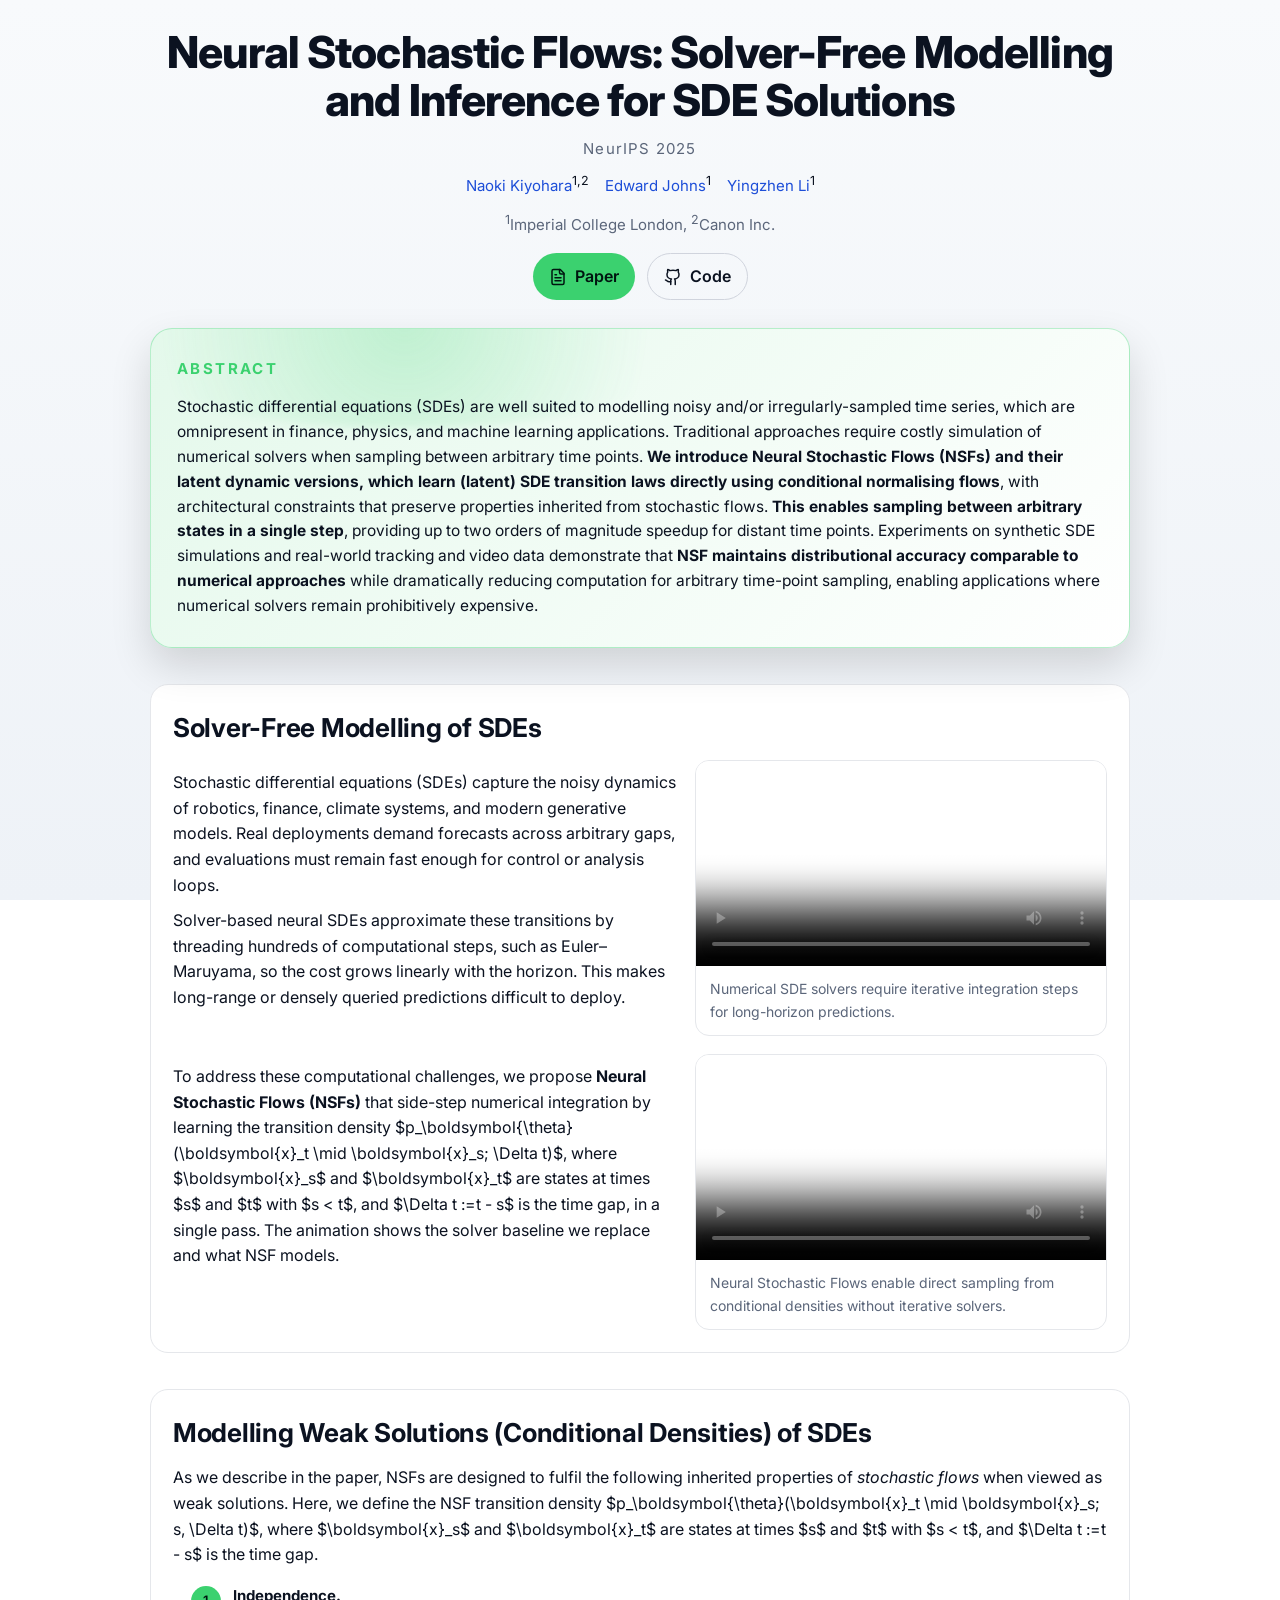
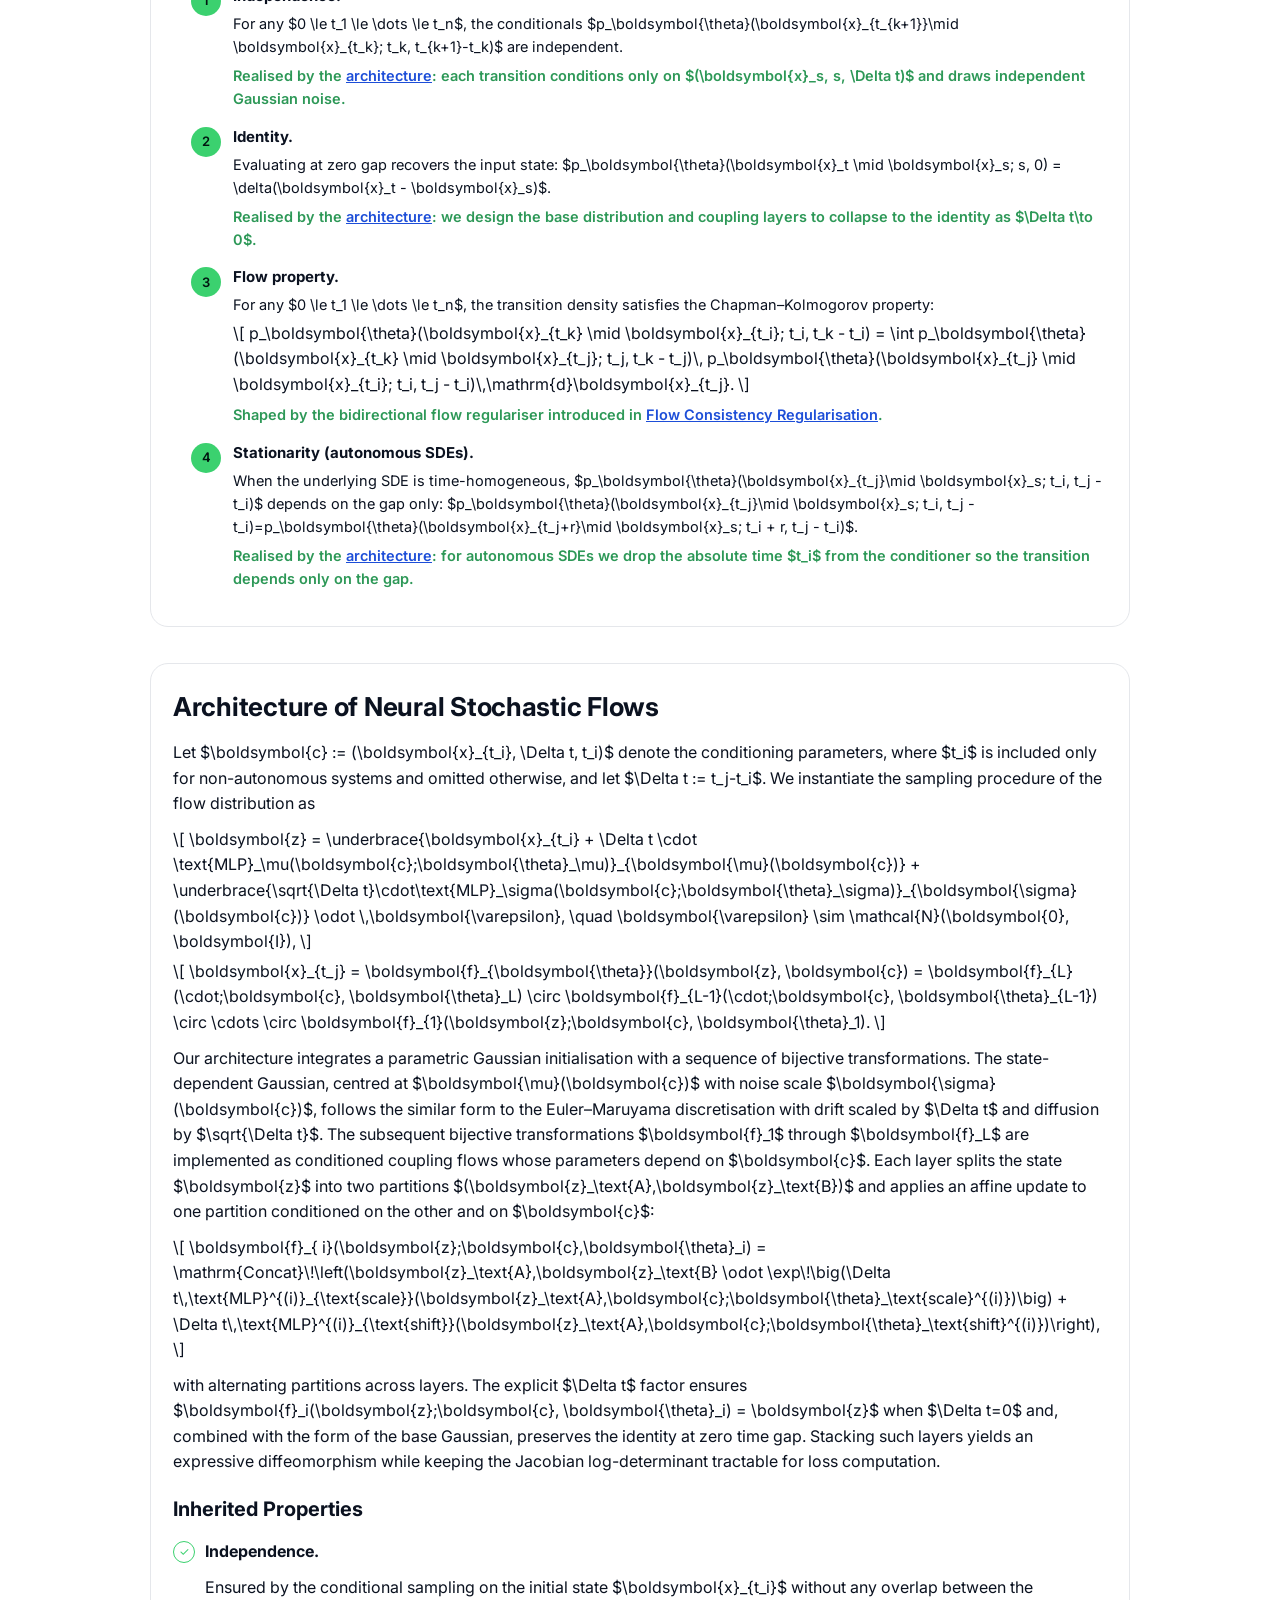
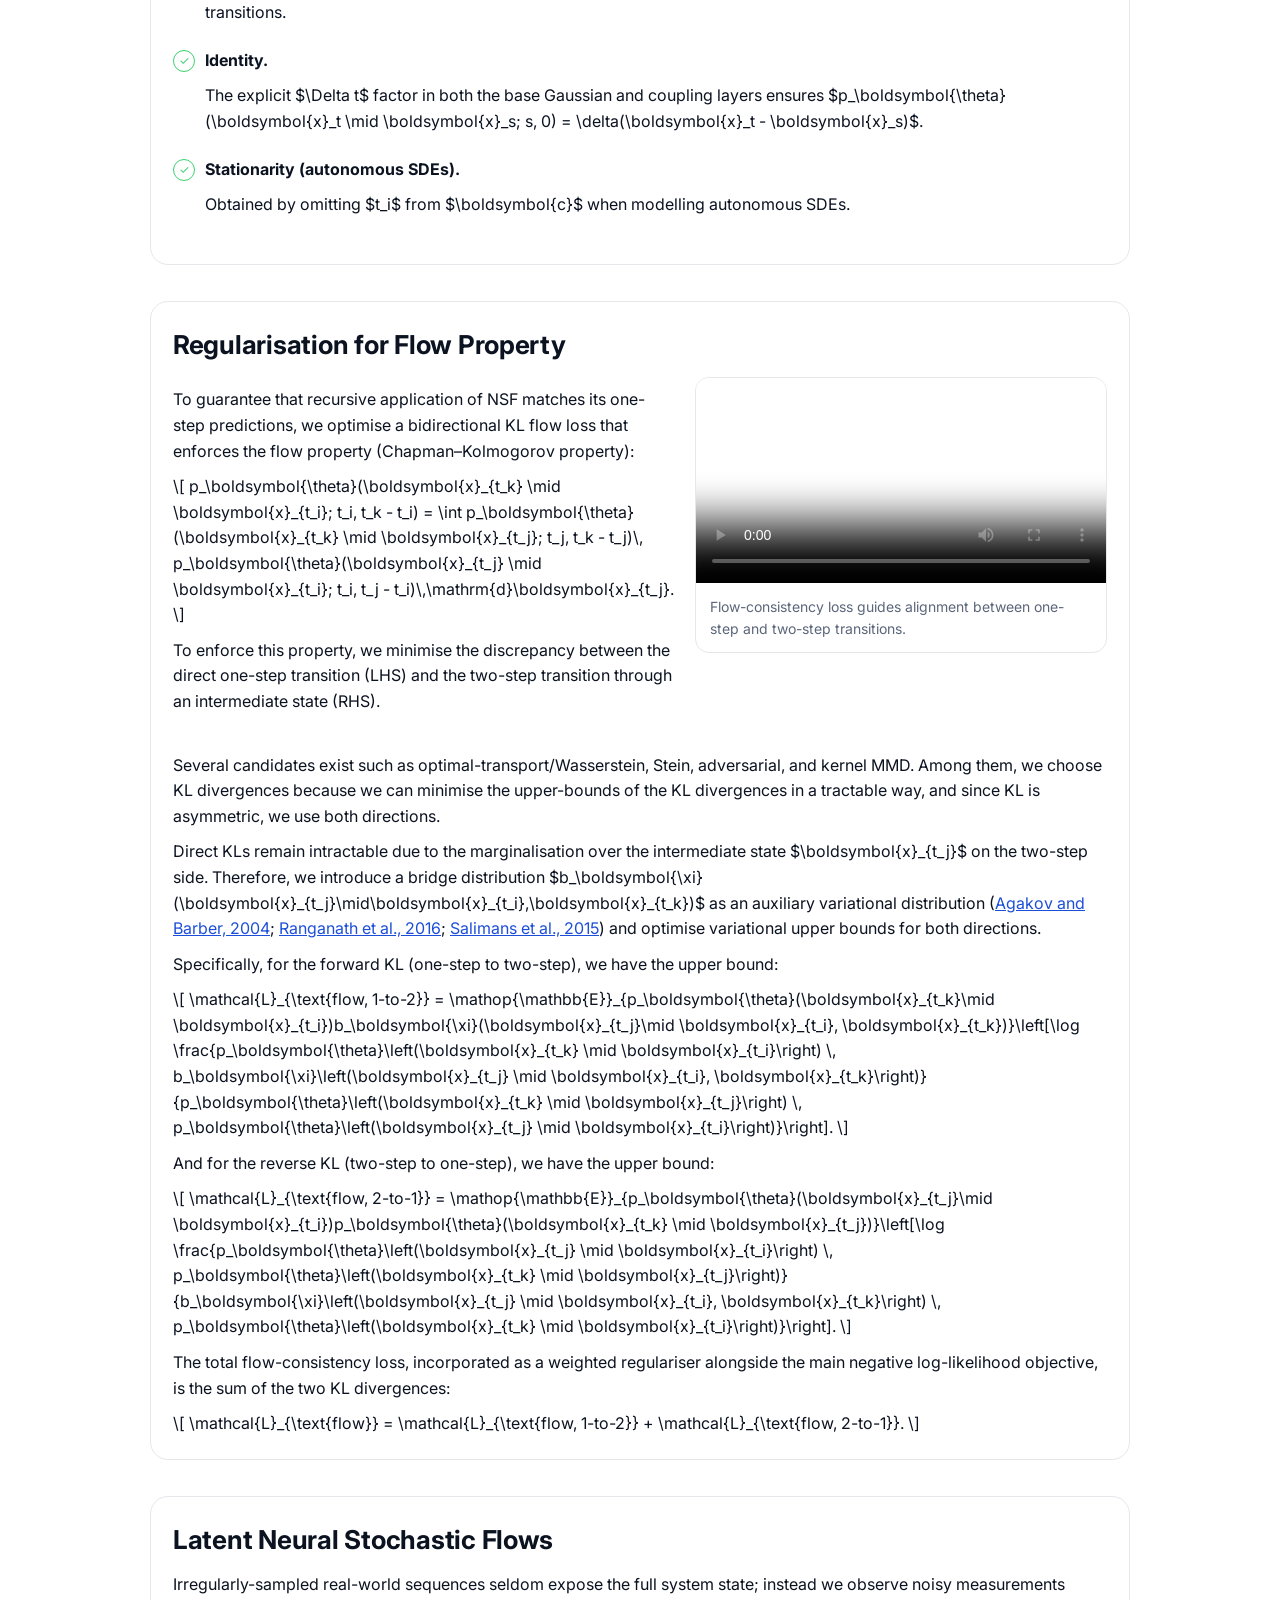
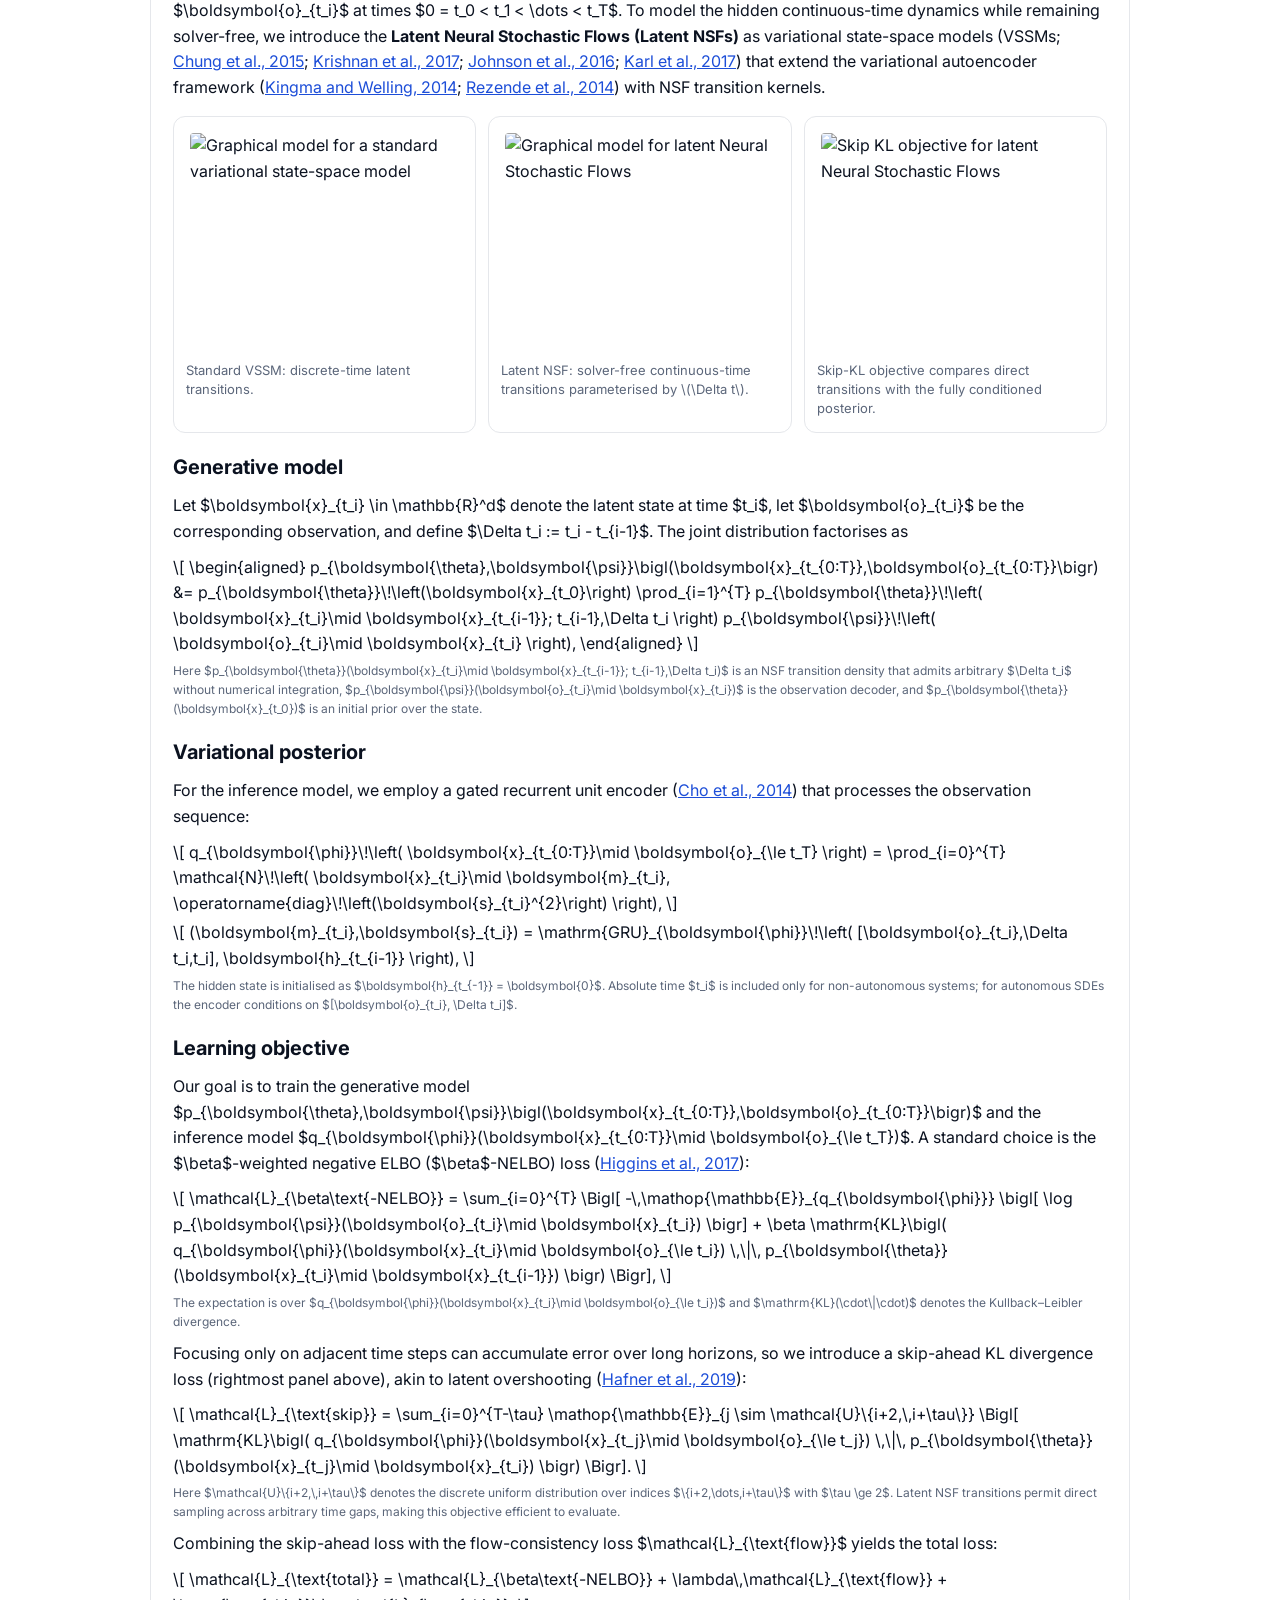
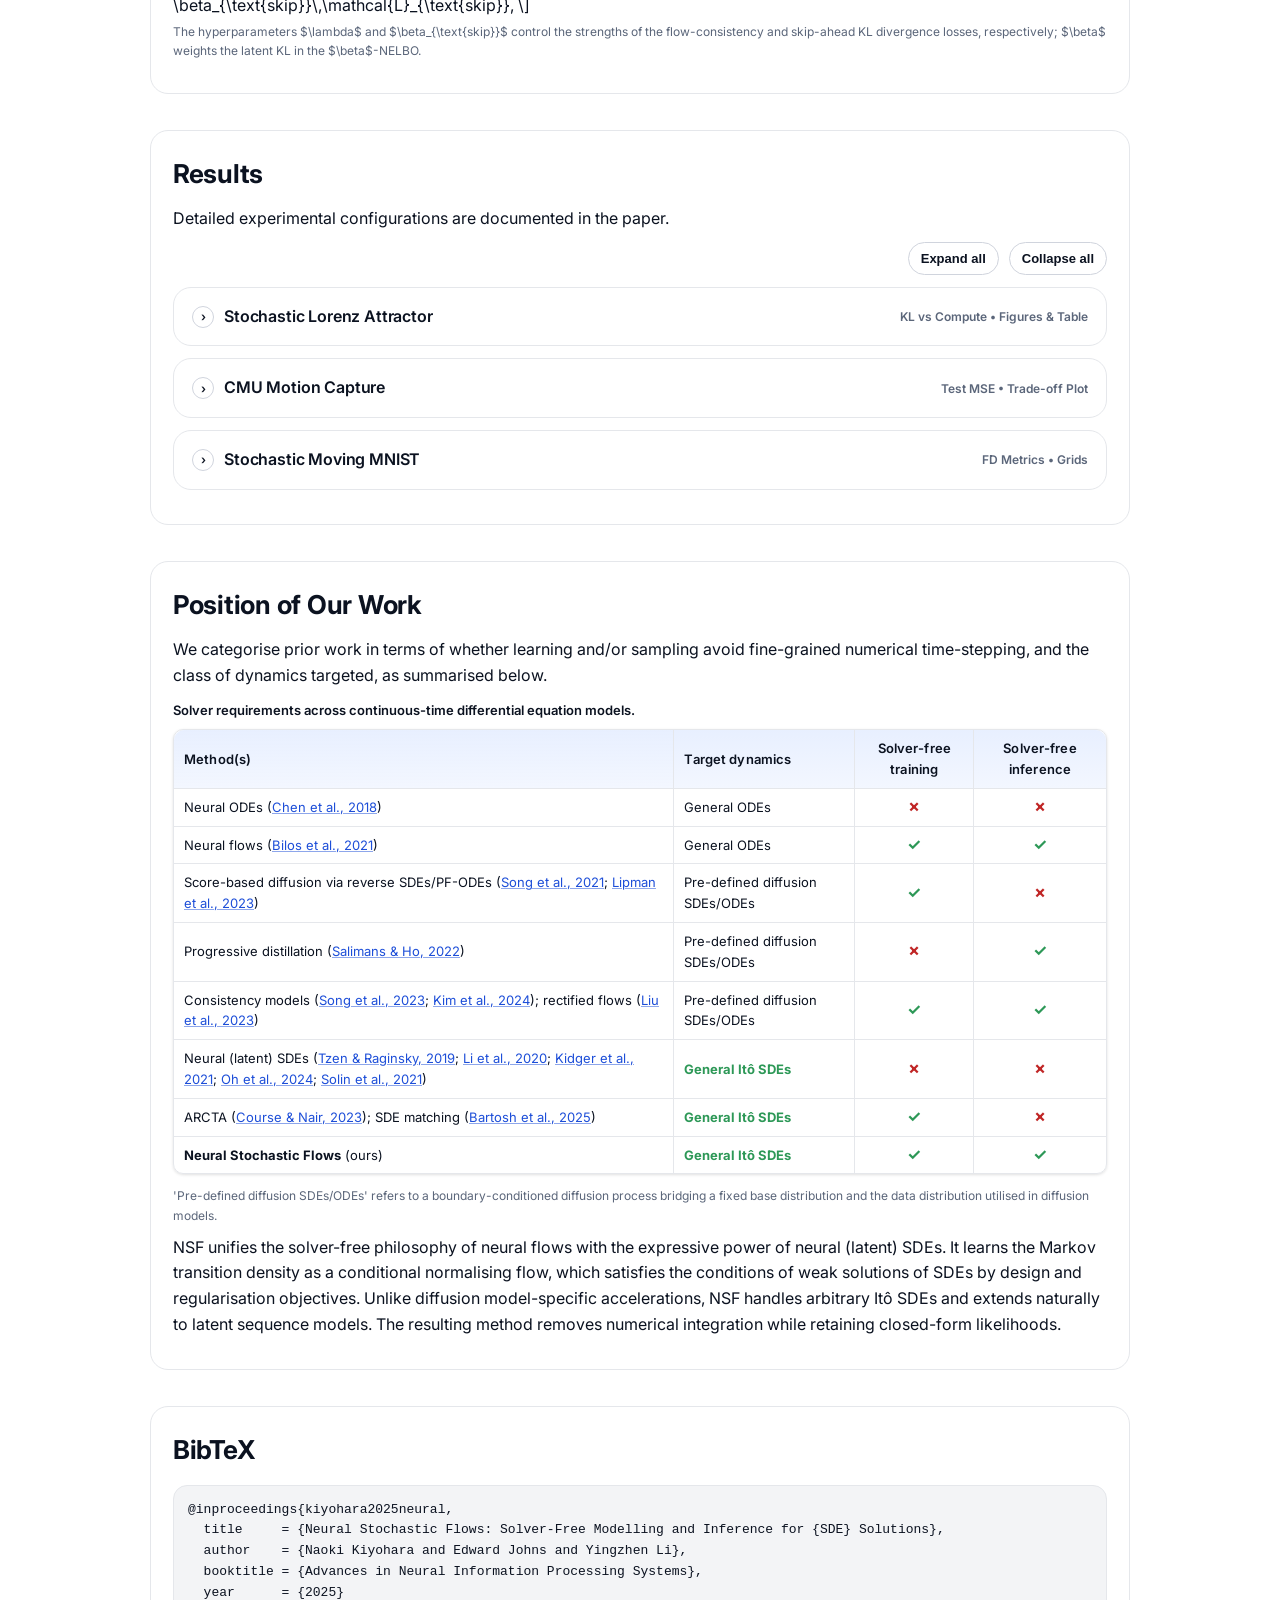
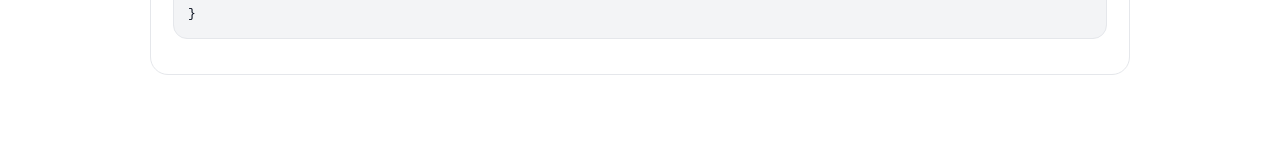
==== site/index.html @ 1ab6c9cf "Update metadata" ====
<!doctype html>
<html lang="en">

<head>
  <meta charset="utf-8">
  <meta name="viewport" content="width=device-width, initial-scale=1">
  <title>Neural Stochastic Flows: Solver-Free Modelling and Inference for SDE Solutions</title>
  <meta name="description"
    content="Neural Stochastic Flows learn solver-free transition densities for stochastic differential equations using conditional normalising flows and flow-consistency regularisation.">
  <link rel="canonical" href="https://nkiyohara.github.io/nsf-neurips2025/">
  <meta property="og:title" content="Neural Stochastic Flows: Solver-Free Modelling and Inference for SDE Solutions">
  <meta property="og:description"
    content="Solver-free modelling and inference for SDE solutions with conditional normalising flows.">
  <meta property="og:type" content="article">
  <meta property="og:url" content="https://nkiyohara.github.io/nsf-neurips2025/">
  <meta property="og:image" content="https://nkiyohara.github.io/nsf-neurips2025/assets/images/teaser.jpg">
  <meta property="og:image:alt" content="Teaser illustration for Neural Stochastic Flows">
  <meta name="twitter:card" content="summary_large_image">
  <meta name="twitter:title" content="Neural Stochastic Flows: Solver-Free Modelling and Inference for SDE Solutions">
  <meta name="twitter:description"
    content="Solver-free modelling and inference for SDE solutions with conditional normalising flows.">
  <meta name="twitter:image" content="https://nkiyohara.github.io/nsf-neurips2025/assets/images/teaser.jpg">
  <link rel="icon" type="image/svg+xml" href="favicon.svg">
  <link rel="preconnect" href="https://fonts.googleapis.com">
  <link rel="preconnect" href="https://fonts.gstatic.com" crossorigin>
  <link href="https://fonts.googleapis.com/css2?family=Inter:wght@400;500;600;700&display=swap" rel="stylesheet">
  <link rel="stylesheet" href="css/style.css">
  <script>
    // MathJax configuration - must be set before MathJax loads
    window.MathJax = {
      tex: { inlineMath: [["$", "$"], ["\\(", "\\)"]], displayMath: [["$$", "$$"], ["\\[", "\\]"]] },
      svg: {
        fontCache: "global",
        linebreaks: { automatic: true, width: "container" }
      }
    };
  </script>
  <script src="https://cdn.jsdelivr.net/npm/mathjax@3/es5/tex-svg.js" async></script>
  <script src="js/main.js" defer></script>
  <meta name="color-scheme" content="dark light">
  <script type="application/ld+json">
    {
      "@context": "https://schema.org",
      "@type": "ScholarlyArticle",
      "name": "Neural Stochastic Flows: Solver-Free Modelling and Inference for SDE Solutions",
      "headline": "Neural Stochastic Flows: Solver-Free Modelling and Inference for SDE Solutions",
      "abstract": "Neural Stochastic Flows (NSFs) learn solver-free transition densities for stochastic differential equations using conditional normalising flows and flow-consistency regularisation. They enable sampling between arbitrary states in a single step, accelerating inference while retaining distributional accuracy across synthetic and real-world datasets.",
      "url": "https://nkiyohara.github.io/nsf-neurips2025/",
      "inLanguage": "en",
      "datePublished": "2025-09-18",
      "image": "https://nkiyohara.github.io/nsf-neurips2025/assets/images/teaser.jpg",
      "author": [
        {
          "@type": "Person",
          "name": "Naoki Kiyohara",
          "affiliation": [
            {
              "@type": "Organization",
              "name": "Imperial College London"
            },
            {
              "@type": "Organization",
              "name": "Canon Inc."
            }
          ]
        },
        {
          "@type": "Person",
          "name": "Edward Johns",
          "affiliation": {
            "@type": "Organization",
            "name": "Imperial College London"
          }
        },
        {
          "@type": "Person",
          "name": "Yingzhen Li",
          "affiliation": {
            "@type": "Organization",
            "name": "Imperial College London"
          }
        }
      ],
      "publisher": {
        "@type": "Organization",
        "name": "Neural Information Processing Systems"
      }
    }
  </script>
</head>

<body>
  <div class="wrap">
    <header class="hero">
      <h1 class="title">Neural Stochastic Flows:<wbr> Solver-Free Modelling and Inference for SDE Solutions</h1>
      <p class="venue">NeurIPS 2025</p>
      <div class="authors">
        <span><a href="https://nkiyohara.github.io/" target="_blank" rel="noopener">Naoki
            Kiyohara</a><sup>1,2</sup></span>
        <span><a href="https://www.robot-learning.uk/" target="_blank" rel="noopener">Edward
            Johns</a><sup>1</sup></span>
        <span><a href="https://yingzhenli.net" target="_blank" rel="noopener">Yingzhen Li</a><sup>1</sup></span>
        <span class="affil"><sup>1</sup>Imperial College London, <sup>2</sup>Canon Inc.</span>
      </div>
      <div class="cta">
        <a class="btn primary" href="https://arxiv.org/abs/2510.25769" target="_blank" rel="noopener">
          <svg class="icon icon-file-text" viewBox="0 0 24 24" aria-hidden="true" focusable="false">
            <use href="assets/icons.svg#icon-file-text"></use>
          </svg>
          Paper
        </a>
        <a class="btn ghost" href="https://github.com/nkiyohara/jax_nsf" target="_blank" rel="noopener">
          <svg class="icon icon-github" viewBox="0 0 24 24" aria-hidden="true" focusable="false">
            <use href="assets/icons.svg#icon-github"></use>
          </svg>
          Code
        </a>
      </div>
    </header>
    <main id="main-content">
    <section id="abstract" class="abstract-section">
      <div class="abstract-card">
        <h2>Abstract</h2>
        <p>Stochastic differential equations (SDEs) are well suited to modelling noisy and/or irregularly-sampled time
          series, which are omnipresent in finance, physics, and machine learning applications. Traditional approaches
          require costly simulation of numerical solvers when sampling between arbitrary time points. <strong>We introduce
          Neural Stochastic Flows (NSFs) and their latent dynamic versions, which learn (latent) SDE transition laws
          directly using conditional normalising flows</strong>, with architectural constraints that preserve properties
          inherited from stochastic flows. <strong>This enables sampling between arbitrary states in a single step</strong>, providing up
          to two orders of magnitude speedup for distant time points. Experiments on synthetic SDE simulations and
          real-world tracking and video data demonstrate that <strong>NSF maintains distributional accuracy comparable to
          numerical approaches</strong> while dramatically reducing computation for arbitrary time-point sampling,
          enabling applications where numerical solvers remain prohibitively expensive.</p>
      </div>
    </section>

    <section id="motivation">
      <div class="panel">
        <h2>Solver-Free Modelling of SDEs</h2>
        <div class="two two-pairs">
          <div>
            <p>Stochastic differential equations (SDEs) capture the noisy dynamics of robotics, finance, climate
              systems, and modern generative models. Real deployments demand forecasts across arbitrary gaps, and
              evaluations must remain fast enough for control or analysis loops.</p>
            <p>Solver-based neural SDEs approximate these transitions by threading hundreds of computational steps, such
              as Euler–Maruyama, so the cost grows linearly with the horizon. This makes long-range or densely queried
              predictions difficult to deploy.</p>
          </div>
          <figure class="video-frame">
            <video controls playsinline preload="metadata"
              data-poster-light="assets/posters/EulerMaruyama-light.jpg"
              data-poster-dark="assets/posters/EulerMaruyama-dark.jpg">
              <source src="assets/videos/dark/sde_animation/720p60/EulerMaruyama.webm" type="video/webm"
                media="(prefers-color-scheme: dark)">
              <source src="assets/videos/light/sde_animation/720p60/EulerMaruyama.webm" type="video/webm"
                media="(prefers-color-scheme: light)">
              <source src="assets/videos/dark/sde_animation/720p60/EulerMaruyama.mp4" type="video/mp4"
                media="(prefers-color-scheme: dark)">
              <source src="assets/videos/light/sde_animation/720p60/EulerMaruyama.mp4" type="video/mp4"
                media="(prefers-color-scheme: light)">
              <source src="assets/videos/light/sde_animation/720p60/EulerMaruyama.mp4" type="video/mp4">
              Your browser does not support HTML5 video.
            </video>
            <figcaption>Numerical SDE solvers require iterative integration steps for long-horizon predictions.
            </figcaption>
          </figure>
          <div>
            <p>To address these computational challenges, we propose <strong>Neural Stochastic Flows (NSFs)</strong> that side-step numerical integration by
              learning the transition density $p_\boldsymbol{\theta}(\boldsymbol{x}_t \mid \boldsymbol{x}_s; \Delta t)$,
              where $\boldsymbol{x}_s$ and $\boldsymbol{x}_t$ are states at times $s$ and $t$ with $s &lt; t$, and $\Delta
                t :=t - s$ is the time gap, in a single pass. The animation shows the solver baseline we replace and
                what NSF models.</p>
          </div>
          <figure class="video-frame">
            <video controls playsinline preload="metadata"
              data-poster-light="assets/posters/EnsemblePathsToDensity-light.jpg"
              data-poster-dark="assets/posters/EnsemblePathsToDensity-dark.jpg">
              <source src="assets/videos/dark/sde_animation/720p60/EnsemblePathsToDensity.webm" type="video/webm"
                media="(prefers-color-scheme: dark)">
              <source src="assets/videos/light/sde_animation/720p60/EnsemblePathsToDensity.webm" type="video/webm"
                media="(prefers-color-scheme: light)">
              <source src="assets/videos/dark/sde_animation/720p60/EnsemblePathsToDensity.mp4" type="video/mp4"
                media="(prefers-color-scheme: dark)">
              <source src="assets/videos/light/sde_animation/720p60/EnsemblePathsToDensity.mp4" type="video/mp4"
                media="(prefers-color-scheme: light)">
              <source src="assets/videos/light/sde_animation/720p60/EnsemblePathsToDensity.mp4" type="video/mp4">
              Your browser does not support HTML5 video.
            </video>
            <figcaption>Neural Stochastic Flows enable direct sampling from conditional densities without iterative solvers.
            </figcaption>
          </figure>
        </div>
      </div>
    </section>

    <section id="approach">
      <div class="panel">
        <h2>Modelling Weak Solutions (Conditional Densities) of SDEs</h2>
        <p>As we describe in the paper, NSFs are designed to fulfil the following inherited properties of <em>stochastic
            flows</em> when viewed as weak solutions. Here, we define the NSF transition density
          $p_\boldsymbol{\theta}(\boldsymbol{x}_t \mid \boldsymbol{x}_s; s, \Delta t)$, where $\boldsymbol{x}_s$ and
          $\boldsymbol{x}_t$ are states at times $s$ and $t$ with $s &lt; t$, and $\Delta t :=t - s$ is the time gap.</p>
            <ol class="flow-list">
              <li>
                <span class="flow-badge">1</span>
                <div>
                  <strong>Independence.</strong>
                  <p>For any $0 \le t_1 \le \dots \le t_n$, the conditionals
                    $p_\boldsymbol{\theta}(\boldsymbol{x}_{t_{k+1}}\mid \boldsymbol{x}_{t_k}; t_k, t_{k+1}-t_k)$ are
                    independent.</p>
                  <p class="table-note">Realised by the <a href="#architecture">architecture</a>: each transition
                    conditions only on $(\boldsymbol{x}_s, s, \Delta t)$ and draws independent Gaussian noise.</p>
                </div>
              </li>
              <li>
                <span class="flow-badge">2</span>
                <div>
                  <strong>Identity.</strong>
                  <p>Evaluating at zero gap recovers the input state: $p_\boldsymbol{\theta}(\boldsymbol{x}_t \mid
                    \boldsymbol{x}_s; s, 0) = \delta(\boldsymbol{x}_t - \boldsymbol{x}_s)$.</p>
                  <p class="table-note">Realised by the <a href="#architecture">architecture</a>: we design the base
                    distribution and coupling layers to collapse to the identity as $\Delta t\to 0$.</p>
                </div>
              </li>
              <li>
                <span class="flow-badge">3</span>
                <div>
                  <strong>Flow property.</strong>
                  <p>For any $0 \le t_1 \le \dots \le t_n$, the transition density satisfies the Chapman–Kolmogorov
                    property:</p>
                  <div class="math-block">
                    \[
                    p_\boldsymbol{\theta}(\boldsymbol{x}_{t_k} \mid \boldsymbol{x}_{t_i}; t_i, t_k - t_i) = \int
                    p_\boldsymbol{\theta}(\boldsymbol{x}_{t_k} \mid \boldsymbol{x}_{t_j}; t_j, t_k - t_j)\,
                    p_\boldsymbol{\theta}(\boldsymbol{x}_{t_j} \mid \boldsymbol{x}_{t_i}; t_i, t_j -
                    t_i)\,\mathrm{d}\boldsymbol{x}_{t_j}.
                    \]
                  </div>
                  <p class="table-note">Shaped by the bidirectional flow regulariser introduced in <a
                      href="#flow-consistency">Flow Consistency Regularisation</a>.</p>
                </div>
              </li>
              <li>
                <span class="flow-badge">4</span>
                <div>
                  <strong>Stationarity (autonomous SDEs).</strong>
                  <p>When the underlying SDE is time-homogeneous, $p_\boldsymbol{\theta}(\boldsymbol{x}_{t_j}\mid
                    \boldsymbol{x}_s; t_i, t_j - t_i)$ depends on the gap only:
                    $p_\boldsymbol{\theta}(\boldsymbol{x}_{t_j}\mid \boldsymbol{x}_s; t_i, t_j -
                    t_i)=p_\boldsymbol{\theta}(\boldsymbol{x}_{t_j+r}\mid \boldsymbol{x}_s; t_i + r, t_j - t_i)$.</p>
                  <p class="table-note">Realised by the <a href="#architecture">architecture</a>: for autonomous SDEs we
                    drop the absolute time $t_i$ from the conditioner so the transition depends only on the gap.</p>
                </div>
              </li>
            </ol>
      </div>
    </section>

    <section id="architecture">
      <div class="panel">
        <h2>Architecture of Neural Stochastic Flows</h2>
        <p>Let $\boldsymbol{c} := (\boldsymbol{x}_{t_i}, \Delta t, t_i)$ denote the conditioning parameters, where $t_i$
          is included only for non-autonomous systems and omitted otherwise, and let $\Delta t := t_j-t_i$. We
          instantiate the sampling procedure of the flow distribution as</p>
        <div class="math-block">
          \[
          \boldsymbol{z} = \underbrace{\boldsymbol{x}_{t_i} + \Delta t \cdot
          \text{MLP}_\mu(\boldsymbol{c};\boldsymbol{\theta}_\mu)}_{\boldsymbol{\mu}(\boldsymbol{c})} +
          \underbrace{\sqrt{\Delta
          t}\cdot\text{MLP}_\sigma(\boldsymbol{c};\boldsymbol{\theta}_\sigma)}_{\boldsymbol{\sigma}(\boldsymbol{c})}
          \odot \,\boldsymbol{\varepsilon}, \quad \boldsymbol{\varepsilon} \sim \mathcal{N}(\boldsymbol{0},
          \boldsymbol{I}),
          \]
        </div>
        <div class="math-block">
          \[
          \boldsymbol{x}_{t_j} = \boldsymbol{f}_{\boldsymbol{\theta}}(\boldsymbol{z}, \boldsymbol{c}) =
          \boldsymbol{f}_{L}(\cdot;\boldsymbol{c}, \boldsymbol{\theta}_L) \circ
          \boldsymbol{f}_{L-1}(\cdot;\boldsymbol{c}, \boldsymbol{\theta}_{L-1}) \circ \cdots \circ
          \boldsymbol{f}_{1}(\boldsymbol{z};\boldsymbol{c}, \boldsymbol{\theta}_1).
          \]
        </div>
        <p>Our architecture integrates a parametric Gaussian initialisation with a sequence of bijective
          transformations. The state-dependent Gaussian, centred at $\boldsymbol{\mu}(\boldsymbol{c})$ with noise scale
          $\boldsymbol{\sigma}(\boldsymbol{c})$, follows the similar form to the Euler–Maruyama discretisation with
          drift scaled by $\Delta t$ and diffusion by $\sqrt{\Delta t}$. The subsequent bijective transformations
          $\boldsymbol{f}_1$ through $\boldsymbol{f}_L$ are implemented as conditioned coupling flows whose parameters
          depend on $\boldsymbol{c}$. Each layer splits the state $\boldsymbol{z}$ into two partitions
          $(\boldsymbol{z}_\text{A},\boldsymbol{z}_\text{B})$ and applies an affine update to one partition conditioned
          on the other and on $\boldsymbol{c}$:</p>
        <div class="math-block">
          \[
          \boldsymbol{f}_{ i}(\boldsymbol{z};\boldsymbol{c},\boldsymbol{\theta}_i) =
          \mathrm{Concat}\!\left(\boldsymbol{z}_\text{A},\boldsymbol{z}_\text{B} \odot \exp\!\big(\Delta
          t\,\text{MLP}^{(i)}_{\text{scale}}(\boldsymbol{z}_\text{A},\boldsymbol{c};\boldsymbol{\theta}_\text{scale}^{(i)})\big)
          + \Delta
          t\,\text{MLP}^{(i)}_{\text{shift}}(\boldsymbol{z}_\text{A},\boldsymbol{c};\boldsymbol{\theta}_\text{shift}^{(i)})\right),
          \]
        </div>
        <p>with alternating partitions across layers. The explicit $\Delta t$ factor ensures
          $\boldsymbol{f}_i(\boldsymbol{z};\boldsymbol{c}, \boldsymbol{\theta}_i) = \boldsymbol{z}$ when $\Delta t=0$
          and, combined with the form of the base Gaussian, preserves the identity at zero time gap. Stacking such
          layers yields an expressive diffeomorphism while keeping the Jacobian log-determinant tractable for loss
          computation.</p>

        <h3>Inherited Properties</h3>
        <ul class="checks">
          <li>
            <div class="check-line">
              <span class="check">✓</span>
              <div>
                <strong>Independence.</strong>
                <p>Ensured by the conditional sampling on the initial state $\boldsymbol{x}_{t_i}$ without any overlap
                  between the transitions.</p>
              </div>
            </div>
          </li>
          <li>
            <div class="check-line">
              <span class="check">✓</span>
              <div>
                <strong>Identity.</strong>
                <p>The explicit $\Delta t$ factor in both the base Gaussian and coupling layers ensures
                  $p_\boldsymbol{\theta}(\boldsymbol{x}_t \mid \boldsymbol{x}_s; s, 0) = \delta(\boldsymbol{x}_t -
                  \boldsymbol{x}_s)$.</p>
              </div>
            </div>
          </li>
          <li>
            <div class="check-line">
              <span class="check">✓</span>
              <div>
                <strong>Stationarity (autonomous SDEs).</strong>
                <p>Obtained by omitting $t_i$ from $\boldsymbol{c}$ when modelling autonomous SDEs.</p>
              </div>
            </div>
          </li>
        </ul>
      </div>
    </section>

    <section id="flow-consistency">
      <div class="panel">
        <h2>Regularisation for Flow Property</h2>
        <div class="two">
          <div>
            <p>To guarantee that recursive application of NSF matches its one-step predictions, we optimise a
              bidirectional KL flow loss that enforces the flow property (Chapman–Kolmogorov property):</p>
            <div class="math-block">
              \[
              p_\boldsymbol{\theta}(\boldsymbol{x}_{t_k} \mid \boldsymbol{x}_{t_i}; t_i, t_k - t_i) = \int
              p_\boldsymbol{\theta}(\boldsymbol{x}_{t_k} \mid \boldsymbol{x}_{t_j}; t_j, t_k - t_j)\,
              p_\boldsymbol{\theta}(\boldsymbol{x}_{t_j} \mid \boldsymbol{x}_{t_i}; t_i, t_j -
              t_i)\,\mathrm{d}\boldsymbol{x}_{t_j}.
              \]
            </div>
            <p>To enforce this property, we minimise the discrepancy between the direct one-step transition (LHS) and
              the two-step transition through an intermediate state (RHS).</p>
          </div>
          <figure class="video-frame">
            <video controls playsinline preload="metadata"
              data-poster-light="assets/posters/ChapmanKolmogorovConsistency-light.jpg"
              data-poster-dark="assets/posters/ChapmanKolmogorovConsistency-dark.jpg">
              <source src="assets/videos/dark/sde_animation/720p60/ChapmanKolmogorovConsistency.webm" type="video/webm"
                media="(prefers-color-scheme: dark)">
              <source src="assets/videos/light/sde_animation/720p60/ChapmanKolmogorovConsistency.webm" type="video/webm"
                media="(prefers-color-scheme: light)">
              <source src="assets/videos/dark/sde_animation/720p60/ChapmanKolmogorovConsistency.mp4" type="video/mp4"
                media="(prefers-color-scheme: dark)">
              <source src="assets/videos/light/sde_animation/720p60/ChapmanKolmogorovConsistency.mp4" type="video/mp4"
                media="(prefers-color-scheme: light)">
              <source src="assets/videos/light/sde_animation/720p60/ChapmanKolmogorovConsistency.mp4" type="video/mp4">
              Your browser does not support HTML5 video.
            </video>
            <figcaption>Flow-consistency loss guides alignment between one-step and two-step transitions.</figcaption>
          </figure>
          <div>
            <p>Several candidates exist such as
              optimal-transport/Wasserstein, Stein, adversarial, and kernel MMD. Among them, we choose KL
              divergences because we can minimise the upper-bounds of the KL divergences in a tractable way, and
              since KL is asymmetric, we use both directions.</p>
            <p>Direct KLs remain intractable due to the marginalisation over the intermediate state
              $\boldsymbol{x}_{t_j}$ on the two-step side. Therefore, we introduce a bridge distribution
              $b_\boldsymbol{\xi}(\boldsymbol{x}_{t_j}\mid\boldsymbol{x}_{t_i},\boldsymbol{x}_{t_k})$ as an auxiliary
              variational distribution (<a href="https://doi.org/10.1007/978-3-540-30499-9_86" target="_blank"
                rel="noopener">Agakov and Barber, 2004</a>; <a href="https://arxiv.org/abs/1511.02386" target="_blank"
                rel="noopener">Ranganath et&nbsp;al., 2016</a>; <a href="https://arxiv.org/abs/1410.6460"
                target="_blank" rel="noopener">Salimans et&nbsp;al., 2015</a>) and optimise variational upper bounds for
              both directions.</p>
            <p>Specifically, for the forward KL (one-step to two-step), we have the upper bound:</p>
            <div class="math-block">
              \[
              \mathcal{L}_{\text{flow, 1-to-2}} = \mathop{\mathbb{E}}_{p_\boldsymbol{\theta}(\boldsymbol{x}_{t_k}\mid
              \boldsymbol{x}_{t_i})b_\boldsymbol{\xi}(\boldsymbol{x}_{t_j}\mid \boldsymbol{x}_{t_i},
              \boldsymbol{x}_{t_k})}\left[\log \frac{p_\boldsymbol{\theta}\left(\boldsymbol{x}_{t_k} \mid
              \boldsymbol{x}_{t_i}\right) \, b_\boldsymbol{\xi}\left(\boldsymbol{x}_{t_j} \mid \boldsymbol{x}_{t_i},
              \boldsymbol{x}_{t_k}\right)}{p_\boldsymbol{\theta}\left(\boldsymbol{x}_{t_k} \mid
              \boldsymbol{x}_{t_j}\right) \, p_\boldsymbol{\theta}\left(\boldsymbol{x}_{t_j} \mid
              \boldsymbol{x}_{t_i}\right)}\right].
              \]
            </div>
            <p>And for the reverse KL (two-step to one-step), we have the upper bound:</p>
            <div class="math-block">
              \[
              \mathcal{L}_{\text{flow, 2-to-1}} = \mathop{\mathbb{E}}_{p_\boldsymbol{\theta}(\boldsymbol{x}_{t_j}\mid
              \boldsymbol{x}_{t_i})p_\boldsymbol{\theta}(\boldsymbol{x}_{t_k} \mid \boldsymbol{x}_{t_j})}\left[\log
              \frac{p_\boldsymbol{\theta}\left(\boldsymbol{x}_{t_j} \mid \boldsymbol{x}_{t_i}\right) \,
              p_\boldsymbol{\theta}\left(\boldsymbol{x}_{t_k} \mid
              \boldsymbol{x}_{t_j}\right)}{b_\boldsymbol{\xi}\left(\boldsymbol{x}_{t_j} \mid \boldsymbol{x}_{t_i},
              \boldsymbol{x}_{t_k}\right) \, p_\boldsymbol{\theta}\left(\boldsymbol{x}_{t_k} \mid
              \boldsymbol{x}_{t_i}\right)}\right].
              \]
            </div>
            <p>The total flow-consistency loss, incorporated as a weighted regulariser alongside the main negative
              log-likelihood objective, is the sum of the two KL divergences:</p>
            <div class="math-block">
              \[
              \mathcal{L}_{\text{flow}} = \mathcal{L}_{\text{flow, 1-to-2}} + \mathcal{L}_{\text{flow, 2-to-1}}.
              \]
            </div>
          </div>
        </div>
      </div>
    </section>

    <section id="latent">
      <div class="panel">
        <h2>Latent Neural Stochastic Flows</h2>
        <p>Irregularly-sampled real-world sequences seldom expose the full system state; instead we observe noisy
          measurements $\boldsymbol{o}_{t_i}$ at times $0 = t_0 &lt; t_1 &lt; \dots &lt; t_T$. To model the hidden
            continuous-time dynamics while remaining solver-free, we introduce the <strong>Latent Neural Stochastic
            Flows (Latent NSFs)</strong> as variational state-space models (VSSMs; <a
              href="https://arxiv.org/abs/1506.02216" target="_blank" rel="noopener">Chung et&nbsp;al., 2015</a>; <a
              href="https://doi.org/10.1609/aaai.v31i1.10779" target="_blank" rel="noopener">Krishnan et&nbsp;al.,
              2017</a>; <a href="https://arxiv.org/abs/1603.06277" target="_blank" rel="noopener">Johnson et&nbsp;al.,
              2016</a>; <a href="https://arxiv.org/abs/1605.06432" target="_blank" rel="noopener">Karl et&nbsp;al.,
              2017</a>) that extend the variational autoencoder framework (<a href="https://arxiv.org/abs/1312.6114"
              target="_blank" rel="noopener">Kingma and Welling, 2014</a>; <a href="https://arxiv.org/abs/1401.4082"
              target="_blank" rel="noopener">Rezende et&nbsp;al., 2014</a>) with NSF transition kernels.</p>
        <div class="image-grid">
          <figure>
            <img src="assets/images/latent/vssm.svg" alt="Graphical model for a standard variational state-space model"
              loading="lazy" class="invert-dark">
            <figcaption>Standard VSSM: discrete-time latent transitions.</figcaption>
          </figure>
          <figure>
            <img src="assets/images/latent/latent_nsf.svg" alt="Graphical model for latent Neural Stochastic Flows"
              loading="lazy" class="invert-dark">
            <figcaption>Latent NSF: solver-free continuous-time transitions parameterised by \(\Delta t\).</figcaption>
          </figure>
          <figure>
            <img src="assets/images/latent/skip_kl.svg" alt="Skip KL objective for latent Neural Stochastic Flows"
              loading="lazy" class="invert-dark">
            <figcaption>Skip-KL objective compares direct transitions with the fully conditioned posterior.</figcaption>
          </figure>
        </div>
        <div class="panel-text">
          <h3>Generative model</h3>
          <p>Let $\boldsymbol{x}_{t_i} \in \mathbb{R}^d$ denote the latent state at time $t_i$, let
            $\boldsymbol{o}_{t_i}$ be the corresponding observation, and define $\Delta t_i := t_i - t_{i-1}$. The joint
            distribution factorises as</p>
          <div class="math-block">
            \[
            \begin{aligned}
            p_{\boldsymbol{\theta},\boldsymbol{\psi}}\bigl(\boldsymbol{x}_{t_{0:T}},\boldsymbol{o}_{t_{0:T}}\bigr)
            &=
            p_{\boldsymbol{\theta}}\!\left(\boldsymbol{x}_{t_0}\right)
            \prod_{i=1}^{T}
            p_{\boldsymbol{\theta}}\!\left(
            \boldsymbol{x}_{t_i}\mid \boldsymbol{x}_{t_{i-1}};
            t_{i-1},\Delta t_i
            \right)
            p_{\boldsymbol{\psi}}\!\left(
            \boldsymbol{o}_{t_i}\mid \boldsymbol{x}_{t_i}
            \right),
            \end{aligned}
            \]
          </div>
          <p class="table-note">Here $p_{\boldsymbol{\theta}}(\boldsymbol{x}_{t_i}\mid \boldsymbol{x}_{t_{i-1}};
            t_{i-1},\Delta t_i)$ is an NSF transition density that admits arbitrary $\Delta t_i$ without numerical
            integration, $p_{\boldsymbol{\psi}}(\boldsymbol{o}_{t_i}\mid \boldsymbol{x}_{t_i})$ is the observation
            decoder, and $p_{\boldsymbol{\theta}}(\boldsymbol{x}_{t_0})$ is an initial prior over the state.</p>

          <h3>Variational posterior</h3>
          <p>For the inference model, we employ a gated recurrent unit encoder (<a
              href="https://doi.org/10.3115/v1/D14-1179" target="_blank" rel="noopener">Cho et&nbsp;al., 2014</a>) that
            processes the observation sequence:</p>
          <div class="math-block">
            \[
            q_{\boldsymbol{\phi}}\!\left(
            \boldsymbol{x}_{t_{0:T}}\mid \boldsymbol{o}_{\le t_T}
            \right)
            =
            \prod_{i=0}^{T}
            \mathcal{N}\!\left(
            \boldsymbol{x}_{t_i}\mid
            \boldsymbol{m}_{t_i},
            \operatorname{diag}\!\left(\boldsymbol{s}_{t_i}^{2}\right)
            \right),
            \]
          </div>
          <div class="math-block">
            \[
            (\boldsymbol{m}_{t_i},\boldsymbol{s}_{t_i})
            =
            \mathrm{GRU}_{\boldsymbol{\phi}}\!\left(
            [\boldsymbol{o}_{t_i},\Delta t_i,t_i],
            \boldsymbol{h}_{t_{i-1}}
            \right),
            \]
          </div>
          <p class="table-note">The hidden state is initialised as $\boldsymbol{h}_{t_{-1}} = \boldsymbol{0}$. Absolute
            time $t_i$ is included only for non-autonomous systems; for autonomous SDEs the encoder conditions on
            $[\boldsymbol{o}_{t_i}, \Delta t_i]$.</p>

          <h3>Learning objective</h3>
          <p>Our goal is to train the generative model
            $p_{\boldsymbol{\theta},\boldsymbol{\psi}}\bigl(\boldsymbol{x}_{t_{0:T}},\boldsymbol{o}_{t_{0:T}}\bigr)$ and
            the inference model $q_{\boldsymbol{\phi}}(\boldsymbol{x}_{t_{0:T}}\mid \boldsymbol{o}_{\le t_T})$. A
            standard choice is the $\beta$-weighted negative ELBO ($\beta$-NELBO) loss (<a
              href="https://openreview.net/forum?id=Sy2fzU9gl" target="_blank" rel="noopener">Higgins et&nbsp;al.,
              2017</a>):</p>
          <div class="math-block">
            \[
            \mathcal{L}_{\beta\text{-NELBO}}
            =
            \sum_{i=0}^{T}
            \Bigl[
            -\,\mathop{\mathbb{E}}_{q_{\boldsymbol{\phi}}}
            \bigl[
            \log
            p_{\boldsymbol{\psi}}(\boldsymbol{o}_{t_i}\mid \boldsymbol{x}_{t_i})
            \bigr]
            +
            \beta
            \mathrm{KL}\bigl(
            q_{\boldsymbol{\phi}}(\boldsymbol{x}_{t_i}\mid \boldsymbol{o}_{\le t_i})
            \,\|\,
            p_{\boldsymbol{\theta}}(\boldsymbol{x}_{t_i}\mid \boldsymbol{x}_{t_{i-1}})
            \bigr)
            \Bigr],
            \]
          </div>
          <p class="table-note">The expectation is over $q_{\boldsymbol{\phi}}(\boldsymbol{x}_{t_i}\mid
            \boldsymbol{o}_{\le t_i})$ and $\mathrm{KL}(\cdot\|\cdot)$ denotes the Kullback–Leibler divergence.</p>
          <p>Focusing only on adjacent time steps can accumulate error over long horizons, so we introduce a skip-ahead
            KL divergence loss (rightmost panel above), akin to latent overshooting (<a
              href="https://arxiv.org/abs/1811.04551" target="_blank" rel="noopener">Hafner et&nbsp;al., 2019</a>):</p>
          <div class="math-block">
            \[
            \mathcal{L}_{\text{skip}} = \sum_{i=0}^{T-\tau}
            \mathop{\mathbb{E}}_{j \sim \mathcal{U}\{i+2,\,i+\tau\}}
            \Bigl[
            \mathrm{KL}\bigl(
            q_{\boldsymbol{\phi}}(\boldsymbol{x}_{t_j}\mid \boldsymbol{o}_{\le t_j})
            \,\|\,
            p_{\boldsymbol{\theta}}(\boldsymbol{x}_{t_j}\mid \boldsymbol{x}_{t_i})
            \bigr)
            \Bigr].
            \]
          </div>
          <p class="table-note">Here $\mathcal{U}\{i+2,\,i+\tau\}$ denotes the discrete uniform distribution over
            indices $\{i+2,\dots,i+\tau\}$ with $\tau \ge 2$. Latent NSF transitions permit direct sampling across
            arbitrary time gaps, making this objective efficient to evaluate.</p>
          <p>Combining the skip-ahead loss with the flow-consistency loss $\mathcal{L}_{\text{flow}}$ yields the total
            loss:</p>
          <div class="math-block">
            \[
            \mathcal{L}_{\text{total}} = \mathcal{L}_{\beta\text{-NELBO}} + \lambda\,\mathcal{L}_{\text{flow}} +
            \beta_{\text{skip}}\,\mathcal{L}_{\text{skip}},
            \]
          </div>
          <p class="table-note">The hyperparameters $\lambda$ and $\beta_{\text{skip}}$ control the strengths of the
            flow-consistency and skip-ahead KL divergence losses, respectively; $\beta$ weights the latent KL in the
            $\beta$-NELBO.</p>
        </div>
      </div>
    </section>

    <section id="results">
      <div class="panel">
        <h2>Results</h2>

        <p>Detailed experimental configurations are documented in the paper.</p>

        <div class="results-toolbar">
          <button class="btn small" type="button" onclick="toggleAll(true)">Expand all</button>
          <button class="btn small" type="button" onclick="toggleAll(false)">Collapse all</button>
        </div>

        <div class="results-accordion">

          <!-- 1) Stochastic Lorenz -->
          <details id="lorenz">
            <summary>
              <span class="summary-left">
                <span class="chev">›</span>
                Stochastic Lorenz Attractor
              </span>
              <span class="summary-right">KL vs Compute • Figures & Table</span>
            </summary>
            <div class="panel-inner">
              <div class="result-block">
                <p>NSF matches the ground-truth attractor while remaining solver-free. Independent one-step samples stay
                  on the correct manifold, unlike solver-based neural SDEs that either diffuse or collapse when rolled
                  forward.</p>
                <div class="image-grid">
                  <figure>
                    <img src="assets/images/lorenz/lorenz_gt.png" alt="Ground-truth Lorenz trajectories"
                      loading="lazy">
                    <figcaption>Ground truth samples</figcaption>
                  </figure>
                  <figure>
                    <img src="assets/images/lorenz/lorenz_latentsde.png" alt="Latent SDE trajectories for Lorenz"
                      loading="lazy">
                    <figcaption>Latent SDE baseline</figcaption>
                  </figure>
                  <figure>
                    <img src="assets/images/lorenz/lorenz_sdematching.png" alt="SDE matching trajectories for Lorenz"
                      loading="lazy">
                    <figcaption>SDE matching baseline</figcaption>
                  </figure>
                  <figure>
                    <img src="assets/images/lorenz/lorenz_nsf1.png" alt="NSF trajectories for Lorenz" loading="lazy">
                    <figcaption>NSF (one-step)</figcaption>
                  </figure>
                </div>
                <table class="result-table">
                  <caption>KL divergence vs. compute on Lorenz (lower is better).</caption>
                  <thead>
                    <tr>
                      <th rowspan="2" scope="col">Method</th>
                      <th colspan="2" scope="colgroup">t = 0.25</th>
                      <th colspan="2" scope="colgroup">t = 0.5</th>
                      <th colspan="2" scope="colgroup">t = 0.75</th>
                      <th colspan="2" scope="colgroup">t = 1.0</th>
                    </tr>
                    <tr>
                      <th scope="col">KL ↓</th>
                      <th scope="col">kFLOPs ↓</th>
                      <th scope="col">KL ↓</th>
                      <th scope="col">kFLOPs ↓</th>
                      <th scope="col">KL ↓</th>
                      <th scope="col">kFLOPs ↓</th>
                      <th scope="col">KL ↓</th>
                      <th scope="col">kFLOPs ↓</th>
                    </tr>
                  </thead>
                  <tbody>
                    <tr>
                      <td>Latent SDE (<a href="https://arxiv.org/abs/2001.01328" target="_blank" rel="noopener">Li
                          et&nbsp;al., 2020</a>)</td>
                      <td>2.1 &plusmn; 0.9</td>
                      <td>959</td>
                      <td>1.8 &plusmn; 0.1</td>
                      <td>1,917</td>
                      <td>0.9 &plusmn; 0.3</td>
                      <td>2,839</td>
                      <td>1.5 &plusmn; 0.5</td>
                      <td>3,760</td>
                    </tr>
                    <tr>
                      <td>Neural LSDE (<a href="https://arxiv.org/abs/2402.14989" target="_blank" rel="noopener">Oh
                          et&nbsp;al., 2024</a>)</td>
                      <td>1.3 &plusmn; 0.4</td>
                      <td>1,712</td>
                      <td>7.2 &plusmn; 1.4</td>
                      <td>3,416</td>
                      <td>74.5 &plusmn; 24.6</td>
                      <td>5,057</td>
                      <td>53.1 &plusmn; 29.3</td>
                      <td>6,699</td>
                    </tr>
                    <tr>
                      <td>Neural GSDE (<a href="https://arxiv.org/abs/2402.14989" target="_blank" rel="noopener">Oh
                          et&nbsp;al., 2024</a>)</td>
                      <td>1.2 &plusmn; 0.4</td>
                      <td>1,925</td>
                      <td>3.9 &plusmn; 0.3</td>
                      <td>3,848</td>
                      <td>20.2 &plusmn; 7.6</td>
                      <td>5,698</td>
                      <td>14.1 &plusmn; 8.4</td>
                      <td>7,548</td>
                    </tr>
                    <tr>
                      <td>Neural LNSDE (<a href="https://arxiv.org/abs/2402.14989" target="_blank" rel="noopener">Oh
                          et&nbsp;al., 2024</a>)</td>
                      <td>1.7 &plusmn; 0.4</td>
                      <td>1,925</td>
                      <td>4.6 &plusmn; 0.7</td>
                      <td>3,848</td>
                      <td>57.3 &plusmn; 16.4</td>
                      <td>5,698</td>
                      <td>44.6 &plusmn; 23.4</td>
                      <td>7,548</td>
                    </tr>
                    <tr class="method-group">
                      <td colspan="9">SDE matching (<a href="https://arxiv.org/abs/2502.02472" target="_blank"
                          rel="noopener">Bartosh et&nbsp;al., 2024</a>)</td>
                    </tr>
                    <tr>
                      <td class="subrow">$\Delta t = 0.0001$</td>
                      <td>4.3 &plusmn; 0.7</td>
                      <td>184,394</td>
                      <td>5.3 &plusmn; 1.0</td>
                      <td>368,787</td>
                      <td>3.4 &plusmn; 0.8</td>
                      <td>553,034</td>
                      <td>3.8 &plusmn; 1.0</td>
                      <td>737,354</td>
                    </tr>
                    <tr>
                      <td class="subrow">$\Delta t = 0.01$</td>
                      <td>6.3 &plusmn; 0.4</td>
                      <td>1,917</td>
                      <td>11.7 &plusmn; 0.5</td>
                      <td>3,834</td>
                      <td>7.9 &plusmn; 0.3</td>
                      <td>5,677</td>
                      <td>6.0 &plusmn; 0.3</td>
                      <td>7,520</td>
                    </tr>
                    <tr class="method-group">
                      <td colspan="9">NSF (ours)</td>
                    </tr>
                    <tr>
                      <td class="subrow">$ \mathcal{H}_{\mathrm{pred}} = 1.0$</td>
                      <td>0.8 &plusmn; 0.7</td>
                      <td>53</td>
                      <td>1.3 &plusmn; 0.1</td>
                      <td>53</td>
                      <td>0.6 &plusmn; 0.3</td>
                      <td>53</td>
                      <td>0.2 &plusmn; 0.6</td>
                      <td>53</td>
                    </tr>
                    <tr>
                      <td class="subrow">$ \mathcal{H}_{\mathrm{pred}} = 0.5$</td>
                      <td>2.4 &plusmn; 1.9</td>
                      <td>53</td>
                      <td>1.3 &plusmn; 0.1</td>
                      <td>53</td>
                      <td>1.0 &plusmn; 0.4</td>
                      <td>105</td>
                      <td>1.7 &plusmn; 1.1</td>
                      <td>105</td>
                    </tr>
                    <tr>
                      <td class="subrow">$ \mathcal{H}_{\mathrm{pred}} = 0.25$</td>
                      <td>1.2 &plusmn; 0.7</td>
                      <td>53</td>
                      <td>1.2 &plusmn; 0.1</td>
                      <td>105</td>
                      <td>0.8 &plusmn; 0.4</td>
                      <td>156</td>
                      <td>1.3 &plusmn; 0.8</td>
                      <td>208</td>
                    </tr>
                  </tbody>
                </table>
                <p class="table-note">Average runtime per 100 samples (JAX): latent SDE 124&ndash;148&nbsp;ms; NSF
                  0.3&nbsp;ms.</p>
              </div>
            </div>
          </details>

          <!-- 2) CMU Mocap -->
          <details id="mocap">
            <summary>
              <span class="summary-left">
                <span class="chev">›</span>
                CMU Motion Capture
              </span>
              <span class="summary-right">Test MSE • Trade-off Plot</span>
            </summary>
            <div class="panel-inner">
              <div class="result-block">
                <p>Latent NSF delivers the strongest extrapolation accuracy while remaining orders of magnitude faster
                  than solver-based latent SDEs. Setup&nbsp;1 evaluates within-horizon forecasting, and Setup&nbsp;2
                  withholds the final third of each sequence during training.</p>
                <table class="result-table">
                  <caption>Test MSE (95% confidence interval) on CMU Motion Capture.</caption>
                  <thead>
                    <tr>
                      <th scope="col">Method</th>
                      <th scope="col">Setup&nbsp;1</th>
                      <th scope="col">Setup&nbsp;2</th>
                    </tr>
                  </thead>
                  <tbody>
                    <tr>
                      <td>npODE (<a href="https://arxiv.org/abs/1803.04303" target="_blank" rel="noopener">Heinonen
                          et&nbsp;al., 2018</a>)</td>
                      <td>22.96<sup>†</sup></td>
                      <td>&mdash;</td>
                    </tr>
                    <tr>
                      <td>Neural ODE (<a href="https://arxiv.org/abs/1806.07366" target="_blank" rel="noopener">Chen
                          et&nbsp;al., 2018</a>)</td>
                      <td>22.49 &plusmn; 0.88<sup>†</sup></td>
                      <td>&mdash;</td>
                    </tr>
                    <tr>
                      <td>ODE2VAE-KL (<a href="https://arxiv.org/abs/1905.10994" target="_blank" rel="noopener">Yildiz
                          et&nbsp;al., 2019</a>)</td>
                      <td>8.09 &plusmn; 1.95<sup>†</sup></td>
                      <td>&mdash;</td>
                    </tr>
                    <tr>
                      <td>Latent ODE (<a href="https://arxiv.org/abs/1907.03907" target="_blank" rel="noopener">Rubanova
                          et&nbsp;al., 2019</a>)</td>
                      <td>5.98 &plusmn; 0.28<sup>*</sup></td>
                      <td>31.62 &plusmn; 0.05<sup>§</sup></td>
                    </tr>
                    <tr>
                      <td>Latent SDE (<a href="https://arxiv.org/abs/2001.01328" target="_blank" rel="noopener">Li
                          et&nbsp;al., 2020</a>)</td>
                      <td>12.91 &plusmn; 2.90<sup>♠</sup></td>
                      <td>9.52 &plusmn; 0.21<sup>§</sup></td>
                    </tr>
                    <tr>
                      <td>Latent Approx SDE (<a href="https://arxiv.org/abs/2110.15739" target="_blank"
                          rel="noopener">Solin et&nbsp;al., 2021</a>)</td>
                      <td>7.55 &plusmn; 0.05<sup>§</sup></td>
                      <td>10.50 &plusmn; 0.86<sup>§</sup></td>
                    </tr>
                    <tr>
                      <td>ARCTA (<a href="https://arxiv.org/abs/2312.10550" target="_blank" rel="noopener">Course
                          et&nbsp;al., 2023</a>)</td>
                      <td>7.62 &plusmn; 0.93<sup>‡</sup></td>
                      <td>9.92 &plusmn; 1.82</td>
                    </tr>
                    <tr>
                      <td>NCDSSM (<a href="https://arxiv.org/abs/2301.11308" target="_blank" rel="noopener">Ansari
                          et&nbsp;al., 2023</a>)</td>
                      <td>5.69 &plusmn; 0.01<sup>§</sup></td>
                      <td>4.74 &plusmn; 0.01<sup>§</sup></td>
                    </tr>
                    <tr>
                      <td>SDE matching (<a href="https://arxiv.org/abs/2502.02472" target="_blank"
                          rel="noopener">Bartosh et&nbsp;al., 2024</a>)</td>
                      <td><strong>5.20 &plusmn; 0.43</strong><sup>♣</sup></td>
                      <td>4.26 &plusmn; 0.35</td>
                    </tr>
                    <tr>
                      <td>Latent NSF (ours)</td>
                      <td>8.62 &plusmn; 0.32</td>
                      <td><strong>3.41 &plusmn; 0.27</strong></td>
                    </tr>
                  </tbody>
                </table>
                <p class="table-note">† reported by Yildiz et&nbsp;al. (2019); * reported by Rubanova et&nbsp;al.
                  (2019); ‡ reported by Course et&nbsp;al. (2023); § reported by Ansari et&nbsp;al. (2023); ♠ our
                  reproduction of Li et&nbsp;al. (2020) <span aria-hidden="true">&mdash;</span> code: <a
                    href="https://github.com/nkiyohara/latent-sde-mocap" target="_blank"
                    rel="noopener">latent-sde-mocap</a>; ♣ our reproduction of Bartosh et&nbsp;al. (2024) <span
                    aria-hidden="true">&mdash;</span> code: <a href="https://github.com/nkiyohara/sde-matching-mocap"
                    target="_blank" rel="noopener">sde-matching-mocap</a>.</p>
                <p class="table-note">Runtime per 100 samples (JAX): latent SDE 75&nbsp;ms vs. Latent NSF 3.5&nbsp;ms.
                </p>
                <figure class="result-figure">
                  <img src="assets/images/mocap_tradeoff.svg" alt="Runtime-accuracy trade-off on CMU Motion Capture"
                    loading="lazy">
                  <figcaption>Latent NSF dominates the runtime/accuracy frontier on both forecasting (left) and
                    extrapolation (right) protocols.</figcaption>
                </figure>
              </div>
            </div>
          </details>

          <!-- 3) Stochastic Moving MNIST -->
          <details id="smmnist">
            <summary>
              <span class="summary-left">
                <span class="chev">›</span>
                Stochastic Moving MNIST
              </span>
              <span class="summary-right">FD Metrics • Grids</span>
            </summary>
            <div class="panel-inner">
              <div class="result-block">
                <p>On video forecasting, Latent NSF preserves appearance quality while modelling stochastic futures.
                  One-step sampling excels on static structure, and recursive rollout remains competitive on dynamics.
                </p>
                <table class="result-table">
                  <caption>Fr&eacute;chet distance (FD) on Stochastic Moving MNIST.</caption>
                  <thead>
                    <tr>
                      <th scope="col">Method</th>
                      <th scope="col">Static FD ↓</th>
                      <th scope="col">Dynamics FD ↓</th>
                      <th scope="col">Frame-wise FD ↓</th>
                    </tr>
                  </thead>
                  <tbody>
                    <tr>
                      <td>Latent SDE</td>
                      <td>2.66 &plusmn; 0.87</td>
                      <td>5.39 &plusmn; 3.10</td>
                      <td><strong>0.58 &plusmn; 0.21</strong></td>
                    </tr>
                    <tr>
                      <td>Latent NSF (recursive)</td>
                      <td>2.36 &plusmn; 0.60</td>
                      <td>7.76 &plusmn; 2.56</td>
                      <td>0.63 &plusmn; 0.17</td>
                    </tr>
                    <tr>
                      <td>Latent NSF (one-step)</td>
                      <td><strong>1.67 &plusmn; 0.47</strong></td>
                      <td>--</td>
                      <td>0.63 &plusmn; 0.15</td>
                    </tr>
                  </tbody>
                </table>
                <p class="table-note">Dynamics FD is undefined for one-step NSF because it predicts the marginal
                  distribution rather than multi-step trajectories.</p>
                <figure class="result-figure small">
                  <img src="assets/images/smmnist_fd.svg" alt="Fréchet distance comparison on Stochastic Moving MNIST"
                    loading="lazy">
                  <figcaption>Latent NSF improves static fidelity while maintaining competitive frame-wise quality;
                    recursive rollout remains close on dynamics.</figcaption>
                </figure>
                <div class="image-grid">
                  <figure>
                    <img src="assets/images/smmnist/ground_truth_grid.png"
                      alt="Ground-truth Stochastic Moving MNIST frames" loading="lazy">
                    <figcaption>Ground-truth future frames</figcaption>
                  </figure>
                  <figure>
                    <img src="assets/images/smmnist/latent_sde_grid.png"
                      alt="Latent SDE Stochastic Moving MNIST predictions" loading="lazy">
                    <figcaption>Latent SDE rollout</figcaption>
                  </figure>
                  <figure>
                    <img src="assets/images/smmnist/latent_nsf_recursive.png"
                      alt="Recursive Latent NSF Stochastic Moving MNIST predictions" loading="lazy">
                    <figcaption>Latent NSF (recursive)</figcaption>
                  </figure>
                  <figure>
                    <img src="assets/images/smmnist/latent_nsf_onestep.png"
                      alt="One-step Latent NSF Stochastic Moving MNIST predictions" loading="lazy">
                    <figcaption>Latent NSF (one-step)</figcaption>
                  </figure>
                </div>
              </div>
            </div>
          </details>

        </div>
      </div>
    </section>

    <section id="related-work">
      <div class="panel">
        <h2>Position of Our Work</h2>
        <p>We categorise prior work in terms of whether learning and/or sampling avoid fine-grained numerical time-stepping, and the class of dynamics targeted, as summarised below.</p>
        <table class="result-table solver-landscape">
          <caption>Solver requirements across continuous-time differential equation models.</caption>
          <thead>
            <tr>
              <th scope="col">Method(s)</th>
              <th scope="col">Target dynamics</th>
              <th scope="col">Solver-free training</th>
              <th scope="col">Solver-free inference</th>
            </tr>
          </thead>
          <tbody>
            <tr>
              <td>Neural ODEs (<a href="https://arxiv.org/abs/1806.07366" target="_blank" rel="noopener">Chen et&nbsp;al., 2018</a>)</td>
              <td>General ODEs</td>
              <td><span class="status status-no" role="img" aria-label="Solver-dependent">✗</span></td>
              <td><span class="status status-no" role="img" aria-label="Solver-dependent">✗</span></td>
            </tr>
            <tr>
              <td>Neural flows (<a href="https://arxiv.org/abs/2110.13040" target="_blank" rel="noopener">Bilos et&nbsp;al., 2021</a>)</td>
              <td>General ODEs</td>
              <td><span class="status status-yes" role="img" aria-label="Solver-free">✓</span></td>
              <td><span class="status status-yes" role="img" aria-label="Solver-free">✓</span></td>
            </tr>
            <tr>
              <td>Score-based diffusion via reverse SDEs/PF-ODEs (<a href="https://arxiv.org/abs/2011.13456" target="_blank" rel="noopener">Song et&nbsp;al., 2021</a>; <a href="https://arxiv.org/abs/2210.02747" target="_blank" rel="noopener">Lipman et&nbsp;al., 2023</a>)</td>
              <td>Pre-defined diffusion SDEs/ODEs</td>
              <td><span class="status status-yes" role="img" aria-label="Solver-free">✓</span></td>
              <td><span class="status status-no" role="img" aria-label="Solver-dependent">✗</span></td>
            </tr>
            <tr>
              <td>Progressive distillation (<a href="https://openreview.net/forum?id=TIdIXIpzhoI" target="_blank" rel="noopener">Salimans &amp; Ho, 2022</a>)</td>
              <td>Pre-defined diffusion SDEs/ODEs</td>
              <td><span class="status status-no" role="img" aria-label="Solver-dependent">✗</span></td>
              <td><span class="status status-yes" role="img" aria-label="Solver-free">✓</span></td>
            </tr>
            <tr>
              <td>Consistency models (<a href="https://arxiv.org/abs/2303.01469" target="_blank" rel="noopener">Song et&nbsp;al., 2023</a>; <a href="https://arxiv.org/abs/2310.02279" target="_blank" rel="noopener">Kim et&nbsp;al., 2024</a>); rectified flows (<a href="https://arxiv.org/abs/2209.03003" target="_blank" rel="noopener">Liu et&nbsp;al., 2023</a>)</td>
              <td>Pre-defined diffusion SDEs/ODEs</td>
              <td><span class="status status-yes" role="img" aria-label="Solver-free">✓</span></td>
              <td><span class="status status-yes" role="img" aria-label="Solver-free">✓</span></td>
            </tr>
            <tr>
              <td>Neural (latent) SDEs (<a href="https://arxiv.org/abs/1905.09883" target="_blank" rel="noopener">Tzen &amp; Raginsky, 2019</a>; <a href="https://arxiv.org/abs/2001.01328" target="_blank" rel="noopener">Li et&nbsp;al., 2020</a>; <a href="https://proceedings.mlr.press/v139/kidger21a.html" target="_blank" rel="noopener">Kidger et&nbsp;al., 2021</a>; <a href="https://openreview.net/forum?id=4VIgNuQ1pY" target="_blank" rel="noopener">Oh et&nbsp;al., 2024</a>; <a href="https://arxiv.org/abs/2110.15739" target="_blank" rel="noopener">Solin et&nbsp;al., 2021</a>)</td>
              <td><span class="target-ito">General It&ocirc; SDEs</span></td>
              <td><span class="status status-no" role="img" aria-label="Solver-dependent">✗</span></td>
              <td><span class="status status-no" role="img" aria-label="Solver-dependent">✗</span></td>
            </tr>
            <tr>
              <td>ARCTA (<a href="https://openreview.net/forum?id=5yZiP9fZNv" target="_blank" rel="noopener">Course &amp; Nair, 2023</a>); SDE matching (<a href="https://arxiv.org/abs/2502.02472" target="_blank" rel="noopener">Bartosh et&nbsp;al., 2025</a>)</td>
              <td><span class="target-ito">General It&ocirc; SDEs</span></td>
              <td><span class="status status-yes" role="img" aria-label="Solver-free">✓</span></td>
              <td><span class="status status-no" role="img" aria-label="Solver-dependent">✗</span></td>
            </tr>
            <tr>
              <td><strong>Neural Stochastic Flows</strong> (ours)</td>
              <td><span class="target-ito">General It&ocirc; SDEs</span></td>
              <td><span class="status status-yes" role="img" aria-label="Solver-free">✓</span></td>
              <td><span class="status status-yes" role="img" aria-label="Solver-free">✓</span></td>
            </tr>
          </tbody>
        </table>
        <p class="table-note">'Pre-defined diffusion SDEs/ODEs' refers to a boundary-conditioned diffusion process bridging a fixed base distribution and the data distribution utilised in diffusion models.</p>
        <p>NSF unifies the solver-free philosophy of neural flows with the expressive power of neural (latent) SDEs. It learns the Markov transition density as a conditional normalising flow, which satisfies the conditions of weak solutions of SDEs by design and regularisation objectives. Unlike diffusion model-specific accelerations, NSF handles arbitrary It&ocirc; SDEs and extends naturally to latent sequence models. The resulting method removes numerical integration while retaining closed-form likelihoods.</p>
      </div>
    </section>

    <section id="bibtex">
      <div class="panel">
        <h2>BibTeX</h2>
        <div class="bibtex-block">
          <button type="button" class="copy-btn" data-copy-target="#bibtex-entry" aria-label="Copy BibTeX"
            title="Copy BibTeX">
            <svg xmlns="http://www.w3.org/2000/svg" viewBox="0 0 24 24" fill="none" stroke="currentColor"
              stroke-width="1.8" stroke-linecap="round" stroke-linejoin="round" aria-hidden="true" focusable="false">
              <rect x="9" y="9" width="13" height="13" rx="2" ry="2"></rect>
              <path d="M5 15H4a2 2 0 0 1-2-2V4a2 2 0 0 1 2-2h9a2 2 0 0 1 2 2v1"></path>
            </svg>
            <span class="copy-feedback" aria-hidden="true"></span>
          </button>
          <pre id="bibtex-entry">@inproceedings{kiyohara2025neural,
  title     = {Neural Stochastic Flows: Solver-Free Modelling and Inference for {SDE} Solutions},
  author    = {Naoki Kiyohara and Edward Johns and Yingzhen Li},
  booktitle = {Advances in Neural Information Processing Systems},
  year      = {2025}
}</pre>
        </div>
      </div>
    </section>
    </main>
  </div>
</body>

</html>
---- site/css/style.css ----
:root {
  --maxw: 980px;
  --radius: 18px;
  --bg: #0b0c0f;
  --bg-alt: #0e1117;
  --panel: #12141a;
  --text: #e9ecf1;
  --muted: #aab3c4;
  --link: #90caf9;
  --accent: #b4ff39;
  --ink-on-accent: #0b0c0f;
  --border: #232733;
  --ghost-border: #2b2f3a;
  --code-bg: #0a0c11;
  --code-fg: #e9ecf1;
  --status-negative: #ff7a7a;
  --status-positive: color-mix(in srgb, var(--accent) 70%, var(--text));
  color-scheme: light dark;
}

@media (prefers-color-scheme: light) {
  :root {
    --bg: #f8fafc;
    --bg-alt: #eef2f7;
    --panel: #ffffff;
    --text: #0b1220;
    --muted: #5b667a;
    --link: #1d4ed8;
    --accent: #3BD16F;
    --ink-on-accent: #001510;
    --border: #e5e7eb;
    --ghost-border: #d0d4dd;
    --code-bg: #f3f4f6;
    --code-fg: #0b1220;
    --status-negative: #c02626;
    --status-positive: color-mix(in srgb, var(--accent) 70%, var(--text));
  }
}

html[data-theme="light"] {
  --bg: #f8fafc;
  --bg-alt: #eef2f7;
  --panel: #ffffff;
  --text: #0b1220;
  --muted: #5b667a;
  --link: #1d4ed8;
  --accent: #3BD16F;
  --ink-on-accent: #001510;
  --border: #e5e7eb;
  --ghost-border: #d0d4dd;
  --code-bg: #f3f4f6;
  --code-fg: #0b1220;
  --status-negative: #c02626;
  --status-positive: color-mix(in srgb, var(--accent) 70%, var(--text));
}

html[data-theme="dark"] {
  --bg: #0b0c0f;
  --bg-alt: #0e1117;
  --panel: #12141a;
  --text: #e9ecf1;
  --muted: #aab3c4;
  --link: #90caf9;
  --accent: #b4ff39;
  --ink-on-accent: #0b0c0f;
  --border: #232733;
  --ghost-border: #2b2f3a;
  --code-bg: #0a0c11;
  --code-fg: #e9ecf1;
  --status-negative: #ff7a7a;
  --status-positive: color-mix(in srgb, var(--accent) 70%, var(--text));
}

html,
body {
  height: 100%;
}

body {
  margin: 0;
  font-family: Inter, system-ui, -apple-system, Segoe UI, Roboto, Helvetica, Arial, "Apple Color Emoji", "Segoe UI Emoji";
  color: var(--text);
  background: linear-gradient(180deg, var(--bg), var(--bg-alt));
  background-attachment: fixed;
  -webkit-font-smoothing: antialiased;
  line-height: 1.6;
}

.wrap {
  max-width: var(--maxw);
  margin: 0 auto;
  padding: 28px 18px 72px;
}

header.hero {
  display: flex;
  flex-direction: column;
  gap: 10px;
  align-items: center;
  text-align: center;
}

.title {
  font-size: clamp(28px, 4.2vw, 44px);
  line-height: 1.1;
  font-weight: 800;
  letter-spacing: -0.02em;
  margin: 0;
}

.title br {
  display: none;
}

@media (min-width: 640px) {
  .title br {
    display: block;
  }
}

.subtitle {
  font-size: clamp(16px, 2vw, 20px);
  color: var(--muted);
}

.cta {
  display: flex;
  flex-wrap: wrap;
  gap: 12px;
  margin-top: 6px;
}

.btn {
  display: inline-flex;
  align-items: center;
  gap: 8px;
  border-radius: 999px;
  padding: 10px 16px;
  font-weight: 600;
  text-decoration: none;
}

.btn svg {
  width: 18px;
  height: 18px;
}

.btn.primary {
  background: var(--accent);
  color: var(--ink-on-accent);
}

.btn.ghost {
  border: 1px solid var(--ghost-border);
  color: var(--text);
}

.btn.disabled,
.btn[aria-disabled="true"] {
  opacity: 0.55;
  pointer-events: none;
}

.authors {
  display: flex;
  flex-wrap: wrap;
  justify-content: center;
  gap: 10px 16px;
  font-size: 15px;
}

.authors a {
  color: var(--link);
  text-decoration: none;
}

.affil {
  color: var(--muted);
  flex-basis: 100%;
  text-align: center;
  margin-top: 2px;
}

.venue {
  font-size: 15px;
  text-transform: none;
  letter-spacing: 0.08em;
  color: var(--muted);
  margin: 2px 0 0;
}

.abstract-section {
  margin-top: 28px;
}

.abstract-card {
  position: relative;
  padding: 28px 26px;
  border-radius: calc(var(--radius) + 4px);
  border: 1px solid color-mix(in srgb, var(--accent) 35%, transparent);
  background: linear-gradient(135deg, color-mix(in srgb, var(--accent) 14%, var(--panel)), var(--panel));
  box-shadow: 0 18px 40px rgba(0, 0, 0, 0.14);
  overflow: hidden;
}

.abstract-card::before {
  content: "";
  position: absolute;
  inset: -120px 40% auto -80px;
  height: 220px;
  border-radius: 70%;
  background: radial-gradient(circle at center, color-mix(in srgb, var(--accent) 40%, transparent) 0%, transparent 70%);
  opacity: 0.6;
  pointer-events: none;
  filter: blur(4px);
  z-index: 0;
}

.abstract-card>* {
  position: relative;
  z-index: 1;
}

.abstract-card h2 {
  margin: 0;
  font-size: 15px;
  letter-spacing: 0.16em;
  text-transform: uppercase;
  color: var(--accent);
}

.abstract-card p {
  margin: 14px 0 0;
  font-size: 15.5px;
}

section {
  margin-top: 36px;
}

.panel {
  background: var(--panel);
  border: 1px solid var(--border);
  border-radius: var(--radius);
  padding: 22px;
}

h2 {
  margin: 0 0 12px;
  font-size: clamp(20px, 2.8vw, 26px);
  letter-spacing: -0.01em;
}

p {
  margin: 10px 0;
}

a {
  color: var(--link);
}

.two {
  display: grid;
  grid-template-columns: 1.1fr 0.9fr;
  gap: 18px;
  align-items: start;
}

.two> :nth-child(n+3) {
  grid-column: 1 / -1;
}

.two.two-pairs> :nth-child(n+3) {
  grid-column: auto;
}

@media (max-width: 860px) {
  .two {
    grid-template-columns: 1fr;
  }
}

.video-frame {
  border-radius: 14px;
  overflow: hidden;
  border: 1px solid var(--border);
  background: var(--panel);
}

.video-frame video {
  display: block;
  width: 100%;
  height: auto;
  background: var(--panel);
}

.video-frame figcaption {
  margin: 12px 14px 0;
  padding-bottom: 12px;
  font-size: 14px;
  color: var(--muted);
}

figure {
  margin: 0;
}

figcaption {
  margin-top: 8px;
  font-size: 14px;
  color: var(--muted);
}

.checks {
  list-style: none;
  padding: 0;
  margin: 14px 0;
}

.checks li {
  display: flex;
  flex-direction: column;
  gap: 6px;
  margin-bottom: 12px;
}

.checks li>span,
.checks li>div,
.checks li>p {
  margin: 0;
}

.check {
  display: inline-flex;
  align-items: center;
  justify-content: center;
  width: 20px;
  height: 20px;
  border-radius: 50%;
  border: 1px solid var(--accent);
  color: var(--accent);
  font-size: 12px;
  margin-top: 2px;
  flex-shrink: 0;
}

.check-line {
  display: flex;
  align-items: flex-start;
  gap: 10px;
}

.math-block {
  margin: 4px 0 0;
}

h3 {
  margin: 18px 0 10px;
  font-size: 20px;
}

.result-block {
  margin-top: 24px;
}

.image-grid {
  display: grid;
  grid-template-columns: repeat(auto-fit, minmax(160px, 1fr));
  gap: 12px;
  margin: 16px 0;
  align-items: stretch;
  /* Safari compatibility: ensure proper grid layout */
  width: 100%;
  box-sizing: border-box;
}

.image-grid figure {
  border: 1px solid var(--border);
  border-radius: 12px;
  overflow: hidden;
  background: var(--panel);
  padding: 12px;
  display: grid;
  /* Safari compatibility: use fixed min height instead of clamp in grid-template-rows */
  grid-template-rows: minmax(150px, 220px) auto;
  gap: 10px;
  margin: 0;
  /* Safari compatibility: ensure proper box model */
  box-sizing: border-box;
  min-width: 0;
}

.image-grid img {
  width: 100%;
  height: 100%;
  display: block;
  border-radius: 8px;
  align-self: center;
  justify-self: center;
  object-fit: contain;
  background: #ffffff;
  padding: 4px;
  box-sizing: border-box;
  /* Safari compatibility: prevent image overflow */
  max-height: 220px;
}

.image-grid figcaption {
  font-size: 13px;
  color: var(--muted);
  text-align: left;
  align-self: start;
  justify-self: stretch;
  margin: 0;
  line-height: 1.45;
  /* Safari compatibility: ensure caption doesn't overflow or overlap */
  min-height: fit-content;
  padding-top: 2px;
}

.result-figure {
  margin: 20px 0;
  border: 1px solid var(--border);
  border-radius: 14px;
  overflow: hidden;
  background: var(--panel);
  padding: 16px;
  display: grid;
  gap: 10px;
}

.result-figure img {
  width: 100%;
  height: auto;
  display: block;
  background: #ffffff;
  padding: 4px;
  box-sizing: border-box;
  border-radius: 8px;
}

.result-figure.small {
  max-width: 480px;
  margin-left: auto;
  margin-right: auto;
}

.result-figure figcaption {
  margin: 0;
  font-size: 13px;
  color: var(--muted);
  text-align: left;
  line-height: 1.45;
}

.flow-list {
  margin: 16px 0 0;
  padding-left: 18px;
}

.flow-list li {
  margin-bottom: 14px;
  display: grid;
  grid-template-columns: auto 1fr;
  gap: 12px;
  align-items: flex-start;
}

.flow-badge {
  display: inline-flex;
  align-items: center;
  justify-content: center;
  width: 30px;
  height: 30px;
  border-radius: 999px;
  font-size: 13px;
  color: var(--ink-on-accent);
  background: var(--accent);
  font-weight: 600;
  margin-top: 2px;
}

.flow-list strong {
  display: block;
  margin-bottom: 4px;
  font-size: 15px;
}

.flow-list p {
  margin: 4px 0;
  font-size: 14.5px;
}

.flow-list .table-note {
  margin: 6px 0 0;
  font-size: 14.5px;
  color: var(--status-positive);
  font-weight: 600;
}

.result-table {
  width: 100%;
  border-collapse: separate;
  border-spacing: 0;
  font-size: 13px;
  margin: 12px 0;
  border: 1px solid var(--border);
  border-radius: 10px;
  box-shadow: 0 1px 3px rgba(0, 0, 0, 0.12);
}

.result-table caption {
  caption-side: top;
  text-align: left;
  font-weight: 600;
  margin-bottom: 8px;
}

.result-table th,
.result-table td {
  padding: 8px 10px;
  text-align: center;
  border-bottom: 1px solid var(--border);
  border-right: 1px solid var(--border);
}

.result-table th:last-child,
.result-table td:last-child {
  border-right: none;
}

.result-table tbody tr:last-child td {
  border-bottom: none;
}

.result-table thead tr:first-child th:first-child {
  border-top-left-radius: 10px;
}

.result-table thead tr:first-child th:last-child {
  border-top-right-radius: 10px;
}

.result-table tbody tr:last-child td:first-child {
  border-bottom-left-radius: 10px;
}

.result-table tbody tr:last-child td:last-child {
  border-bottom-right-radius: 10px;
}

.result-table.solver-landscape th:first-child,
.result-table.solver-landscape td:first-child,
.result-table.solver-landscape th:nth-child(2),
.result-table.solver-landscape td:nth-child(2) {
  text-align: left;
}

.result-table.solver-landscape td:first-child a {
  color: var(--link);
  text-decoration: underline;
  text-decoration-thickness: 1px;
  text-decoration-color: color-mix(in srgb, var(--link) 50%, transparent);
  transition: text-decoration-color 0.2s ease;
}

.result-table.solver-landscape td:first-child a:hover {
  text-decoration-color: var(--link);
}

.status {
  display: inline-block;
  font-size: 16px;
  font-weight: 700;
  line-height: 1;
}

.status-yes {
  color: var(--status-positive);
}

.status-no {
  color: var(--status-negative);
}

.target-ito {
  color: var(--status-positive);
  font-weight: 700;
}

.result-table th {
  background: linear-gradient(180deg, rgba(100, 150, 255, 0.15) 0%, rgba(100, 150, 255, 0.08) 100%);
  font-weight: 600;
  letter-spacing: 0.01em;
}

.result-table tbody tr {
  transition: background-color 0.15s ease, transform 0.15s ease;
}

.result-table tbody tr:nth-child(odd) {
  background: rgba(255, 255, 255, 0.04);
}

.result-table tbody tr:nth-child(even) {
  background: rgba(255, 255, 255, 0.01);
}

.result-table tbody tr:hover {
  background: rgba(100, 150, 255, 0.08) !important;
  transform: scale(1.002);
}

.result-table td:first-child,
.result-table th:first-child {
  text-align: left;
}

.table-note {
  font-size: 12px;
  color: var(--muted);
  margin-top: 4px;
}

.method-group {
  font-weight: 600;
}

.subrow {
  padding-left: 16px;
}

pre {
  background: var(--code-bg);
  color: var(--code-fg);
  border: 1px solid var(--border);
  border-radius: 14px;
  padding: 14px;
  overflow: auto;
  font-size: 13px;
}

.bibtex-block {
  position: relative;
  margin-top: 14px;
}

.bibtex-block pre {
  padding: 14px 60px 14px 14px;
}

.copy-btn {
  position: absolute;
  top: 12px;
  right: 12px;
  display: inline-flex;
  align-items: center;
  justify-content: center;
  width: 38px;
  height: 38px;
  border-radius: 12px;
  border: 1px solid var(--ghost-border);
  background: color-mix(in srgb, var(--panel) 92%, var(--accent) 8%);
  color: var(--text);
  cursor: pointer;
  opacity: 0;
  pointer-events: none;
  transition: opacity 0.2s ease, background 0.2s ease, transform 0.1s ease;
}

.copy-btn svg {
  width: 18px;
  height: 18px;
}

.copy-btn:hover {
  background: color-mix(in srgb, var(--panel) 80%, var(--accent) 20%);
}

.copy-btn:active {
  transform: scale(0.95);
}

.copy-btn:focus-visible {
  outline: 2px solid color-mix(in srgb, var(--accent) 60%, transparent);
  outline-offset: 2px;
}

.bibtex-block:hover .copy-btn,
.bibtex-block:focus-within .copy-btn,
.copy-btn:focus-visible {
  opacity: 1;
  pointer-events: auto;
}

.copy-feedback {
  position: absolute;
  top: -34px;
  right: 0;
  display: flex;
  align-items: center;
  justify-content: center;
  opacity: 0;
  transform: translateY(6px);
  background: var(--accent);
  color: var(--ink-on-accent);
  font-size: 11px;
  font-weight: 600;
  padding: 4px 8px;
  border-radius: 999px;
  pointer-events: none;
  transition: opacity 0.2s ease, transform 0.2s ease;
  white-space: nowrap;
  box-shadow: 0 6px 16px rgba(0, 0, 0, 0.22);
  visibility: hidden;
}

.copy-feedback.is-visible {
  opacity: 1;
  transform: translateY(0);
  visibility: visible;
}

.copy-feedback.is-error {
  background: color-mix(in srgb, #ff3b3b 70%, var(--panel));
  color: #fff;
}

/* --- Results accordion --- */
.results-accordion details {
  border: 1px solid var(--border);
  border-radius: var(--radius);
  background: var(--panel);
  margin: 12px 0;
  overflow: hidden;
}

.results-accordion summary {
  list-style: none;
  cursor: pointer;
  padding: 16px 18px;
  font-weight: 600;
  display: flex;
  align-items: center;
  justify-content: space-between;
  gap: 12px;
  user-select: none;
}

.results-accordion summary::-webkit-details-marker {
  display: none;
}

.results-accordion .summary-left {
  display: flex;
  align-items: center;
  gap: 10px;
  font-size: 16px;
  letter-spacing: -0.01em;
}

.results-accordion .summary-right {
  font-size: 12px;
  color: var(--muted);
}

.results-accordion .chev {
  width: 20px;
  height: 20px;
  border: 1px solid var(--ghost-border);
  border-radius: 50%;
  display: inline-flex;
  align-items: center;
  justify-content: center;
  font-size: 12px;
  flex-shrink: 0;
}

.results-accordion details[open] .chev {
  transform: rotate(90deg);
}

.results-accordion .panel-inner {
  padding: 0 18px 18px;
}

/* Adjust spacing for result blocks inside accordion */
.results-accordion .result-block {
  margin: 0;
  border: none;
  padding: 0;
}

.results-accordion .result-block>*:first-child {
  margin-top: 0;
}

.results-accordion .result-block>*:last-child {
  margin-bottom: 0;
}

/* Expand/collapse all buttons */
.results-toolbar {
  display: flex;
  gap: 10px;
  justify-content: flex-end;
  margin: 8px 0 12px;
}

.results-toolbar .btn.small {
  padding: 8px 12px;
  font-size: 13px;
  border-radius: 999px;
  border: 1px solid var(--ghost-border);
  text-decoration: none;
  color: var(--text);
  background: transparent;
  cursor: pointer;
}

/* Prevent equation overflow for SVG output */
mjx-container[jax="SVG"] {
  max-width: 100%;
  overflow-x: auto;
  overflow-y: hidden;
}

/* Fit SVG to parent width */
mjx-container[jax="SVG"]>svg {
  max-width: 100% !important;
  height: auto !important;
}

/* Slightly smaller equations on mobile */
@media (max-width: 640px) {
  mjx-container[jax="SVG"] {
    font-size: 0.95em;
  }
}

/* Invert grayscale SVGs in dark mode */
@media (prefers-color-scheme: dark) {
  .invert-dark {
    filter: invert(1);
  }
}

html[data-theme="dark"] .invert-dark {
  filter: invert(1);
}
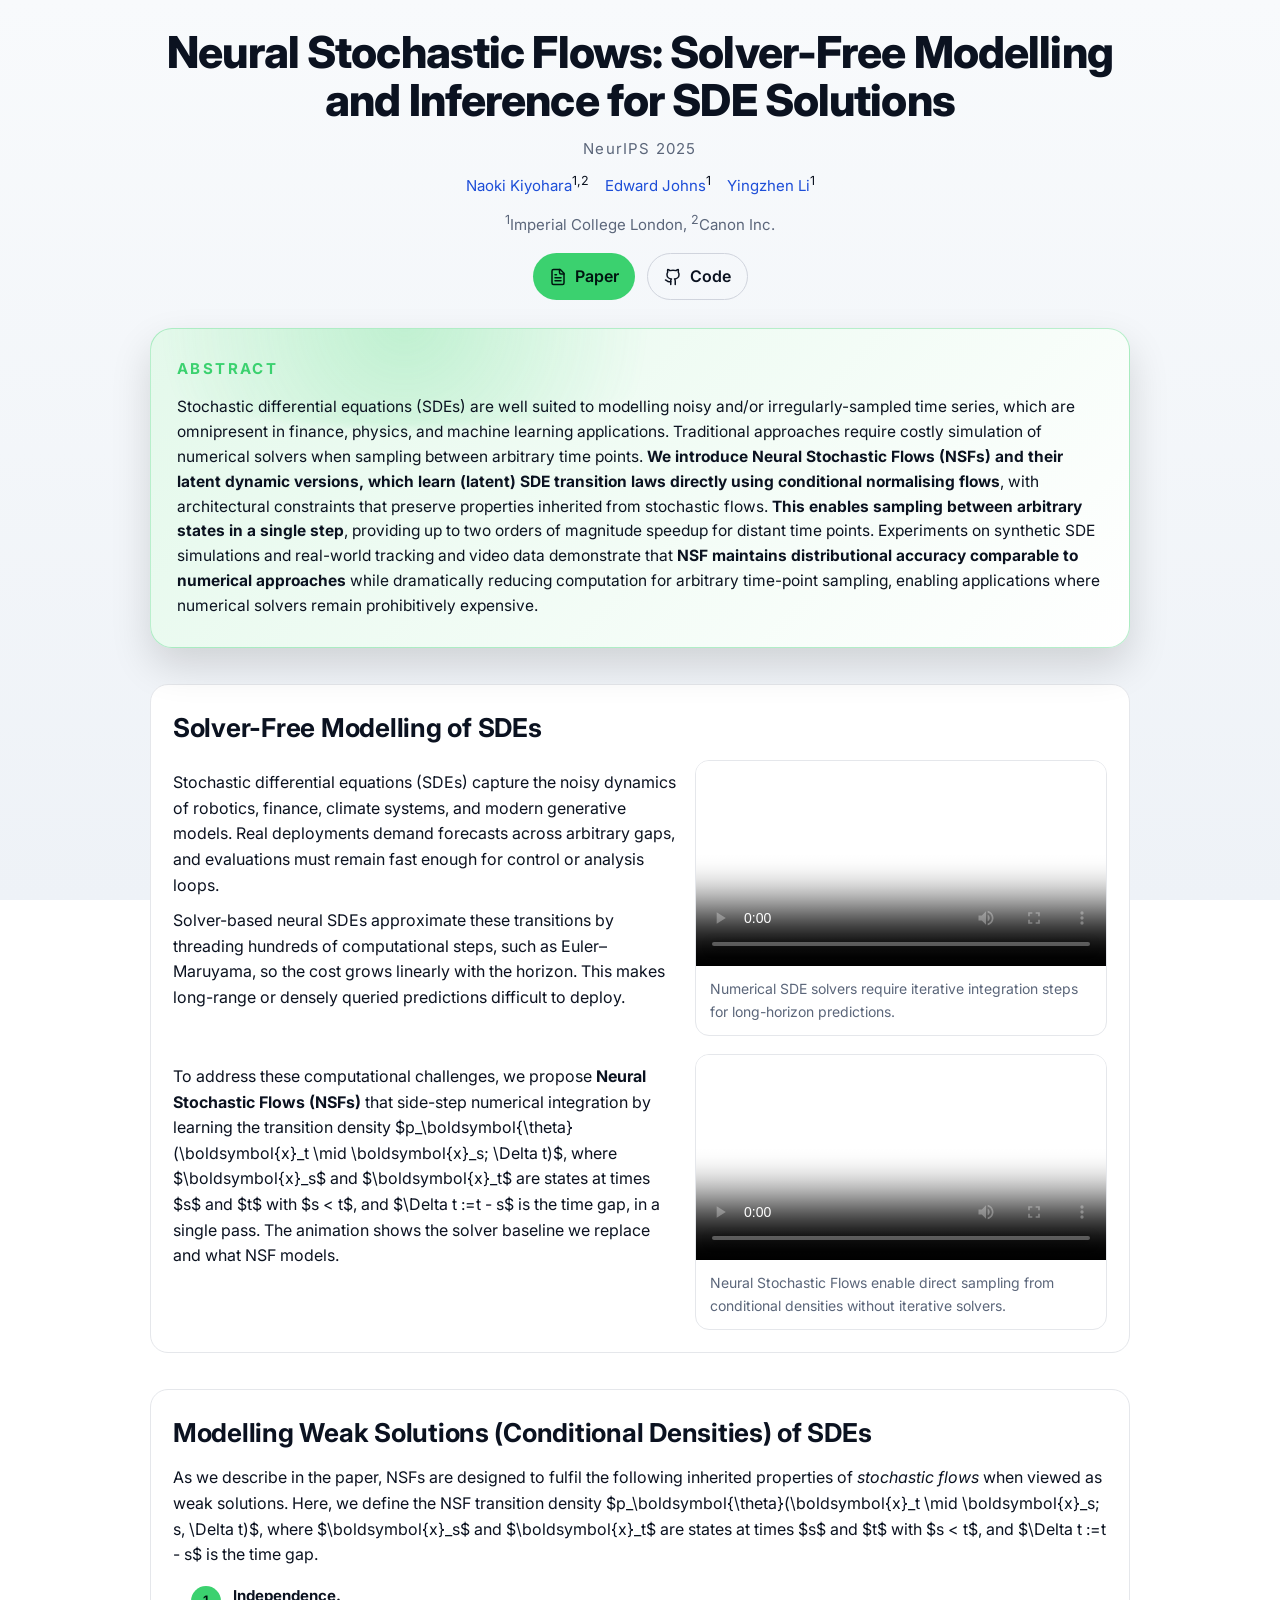
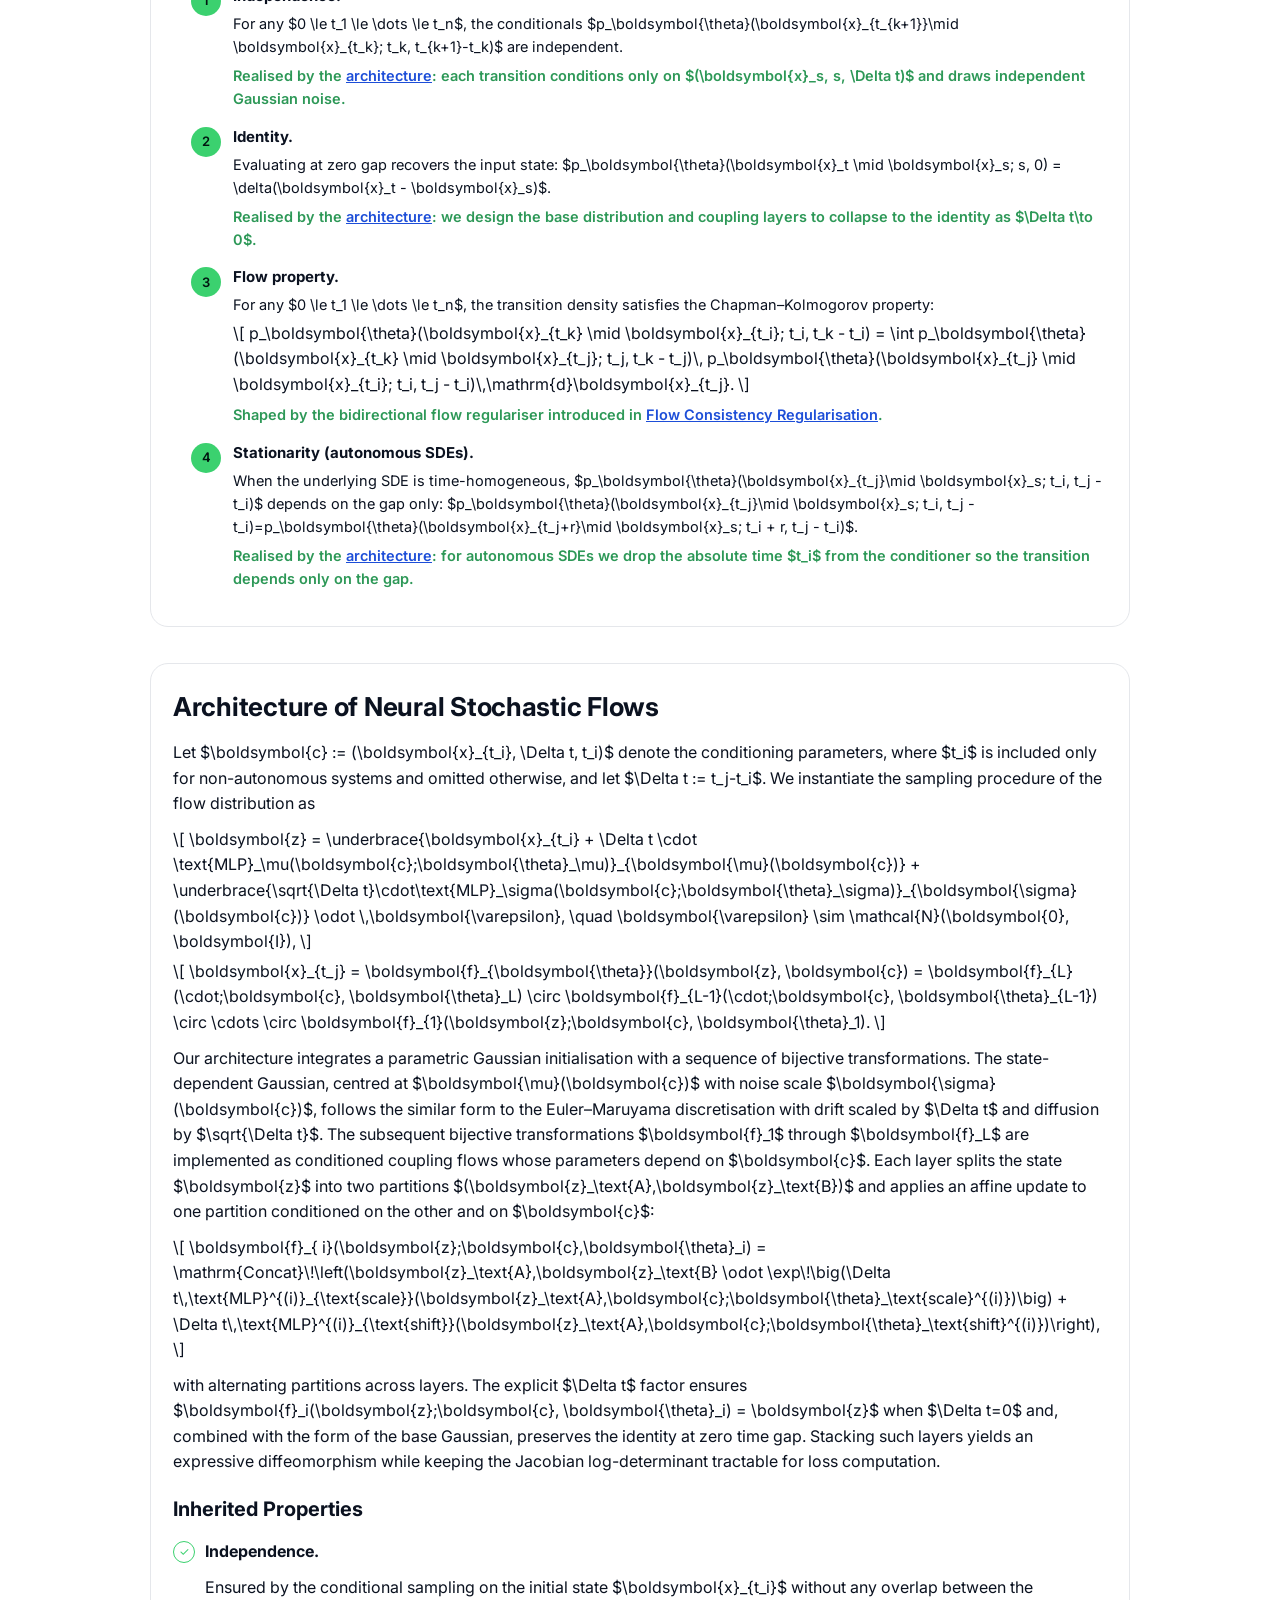
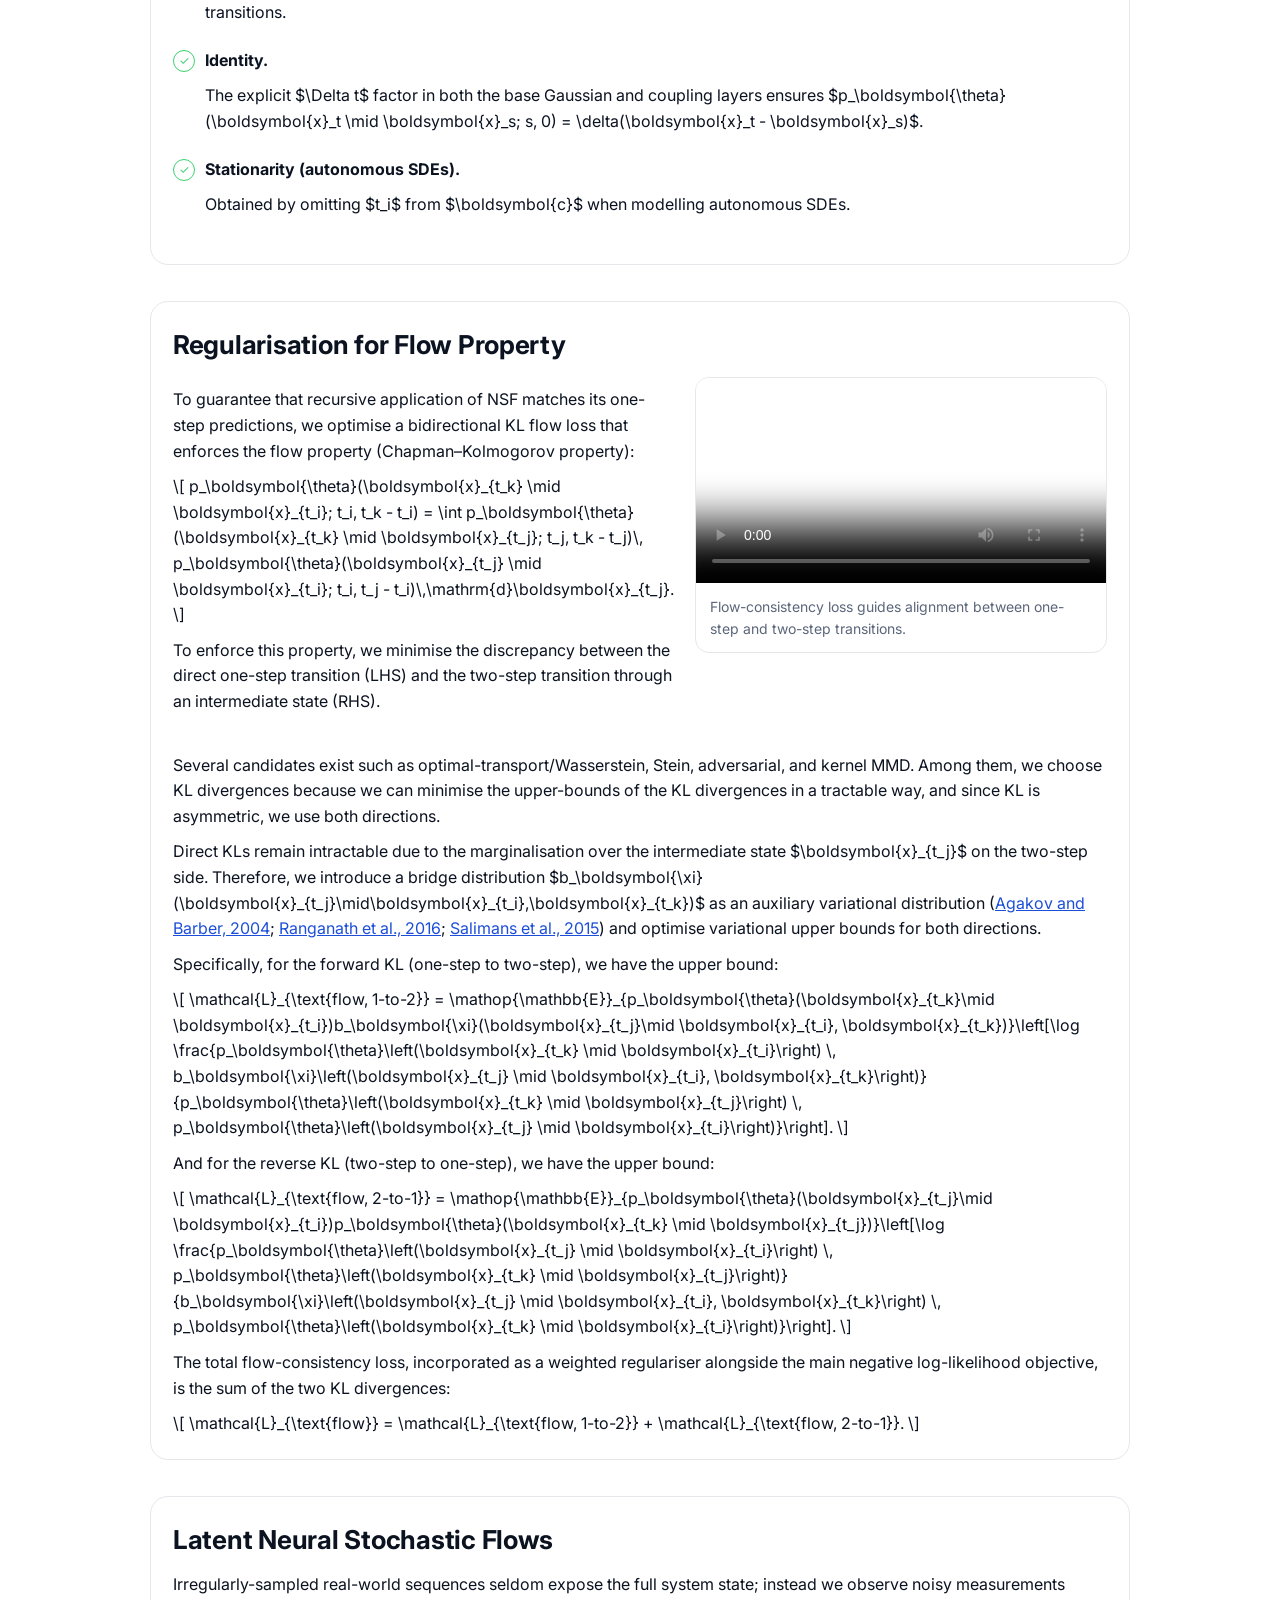
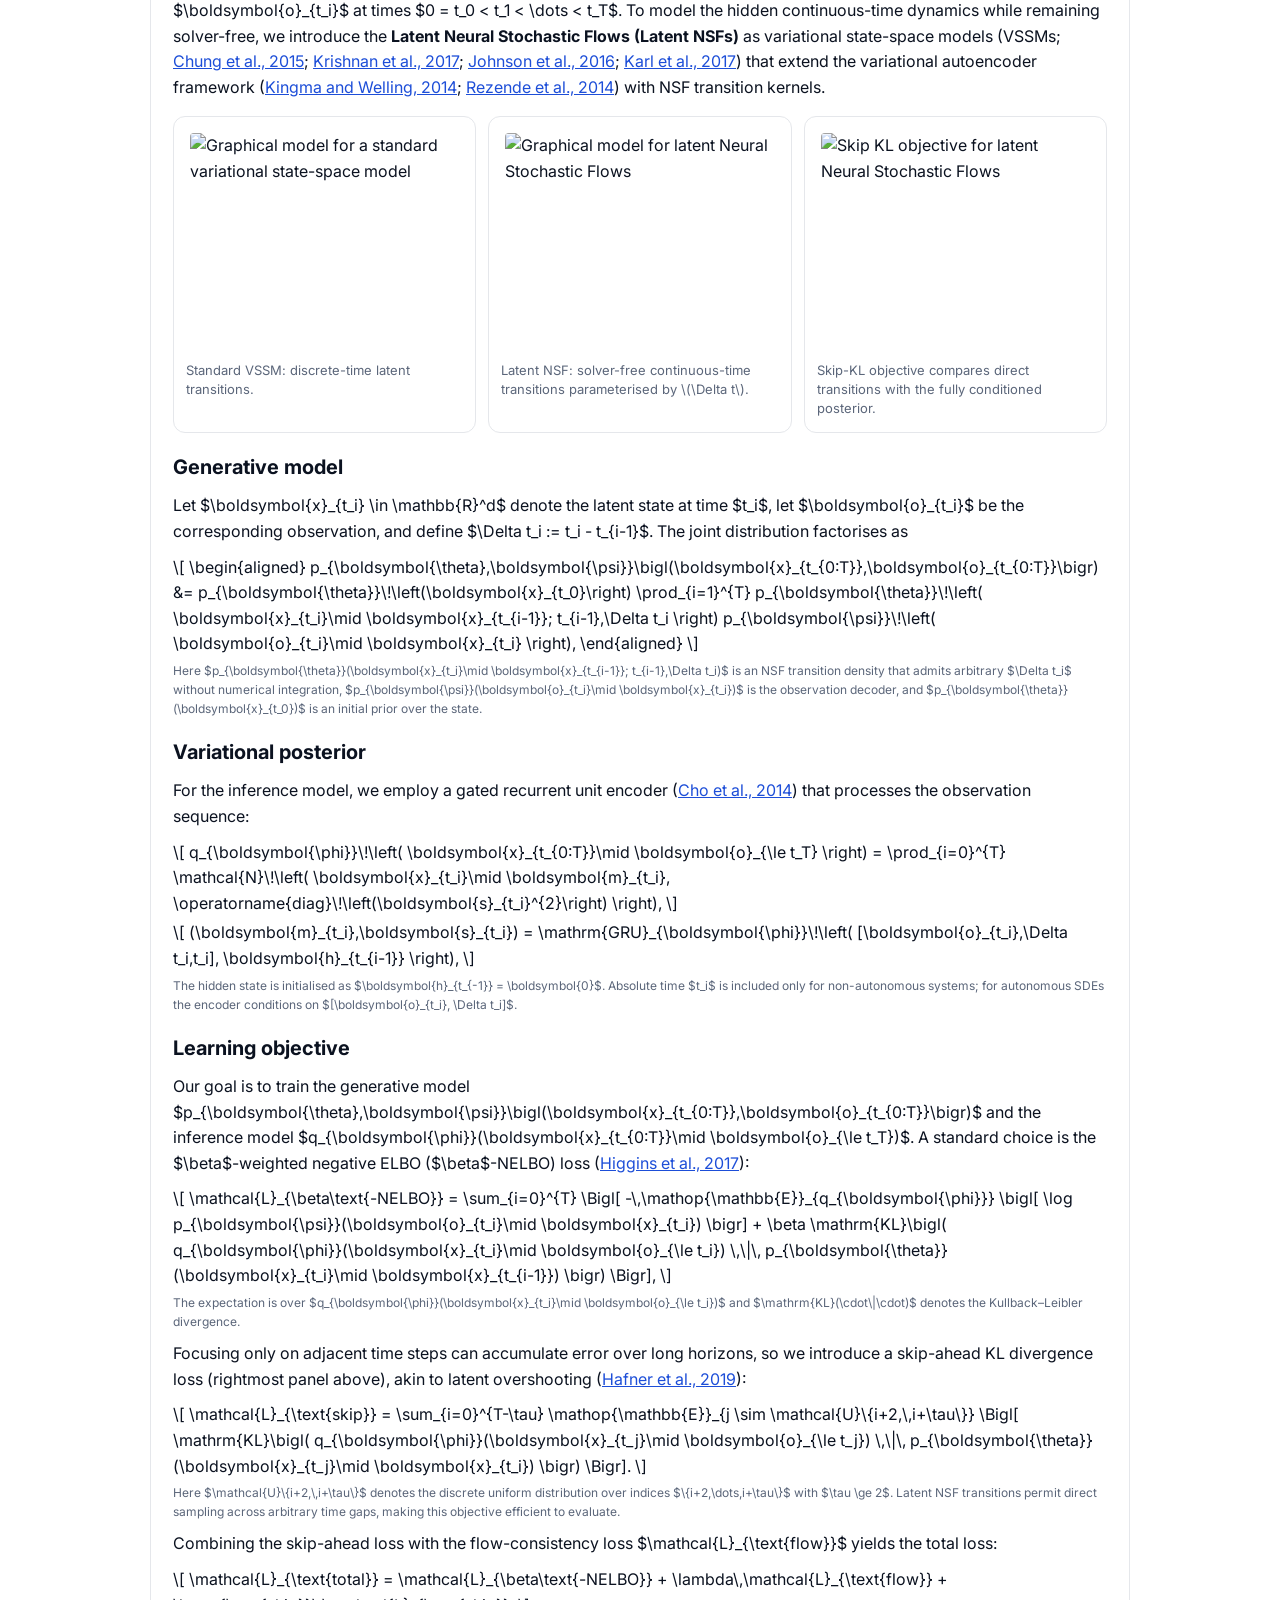
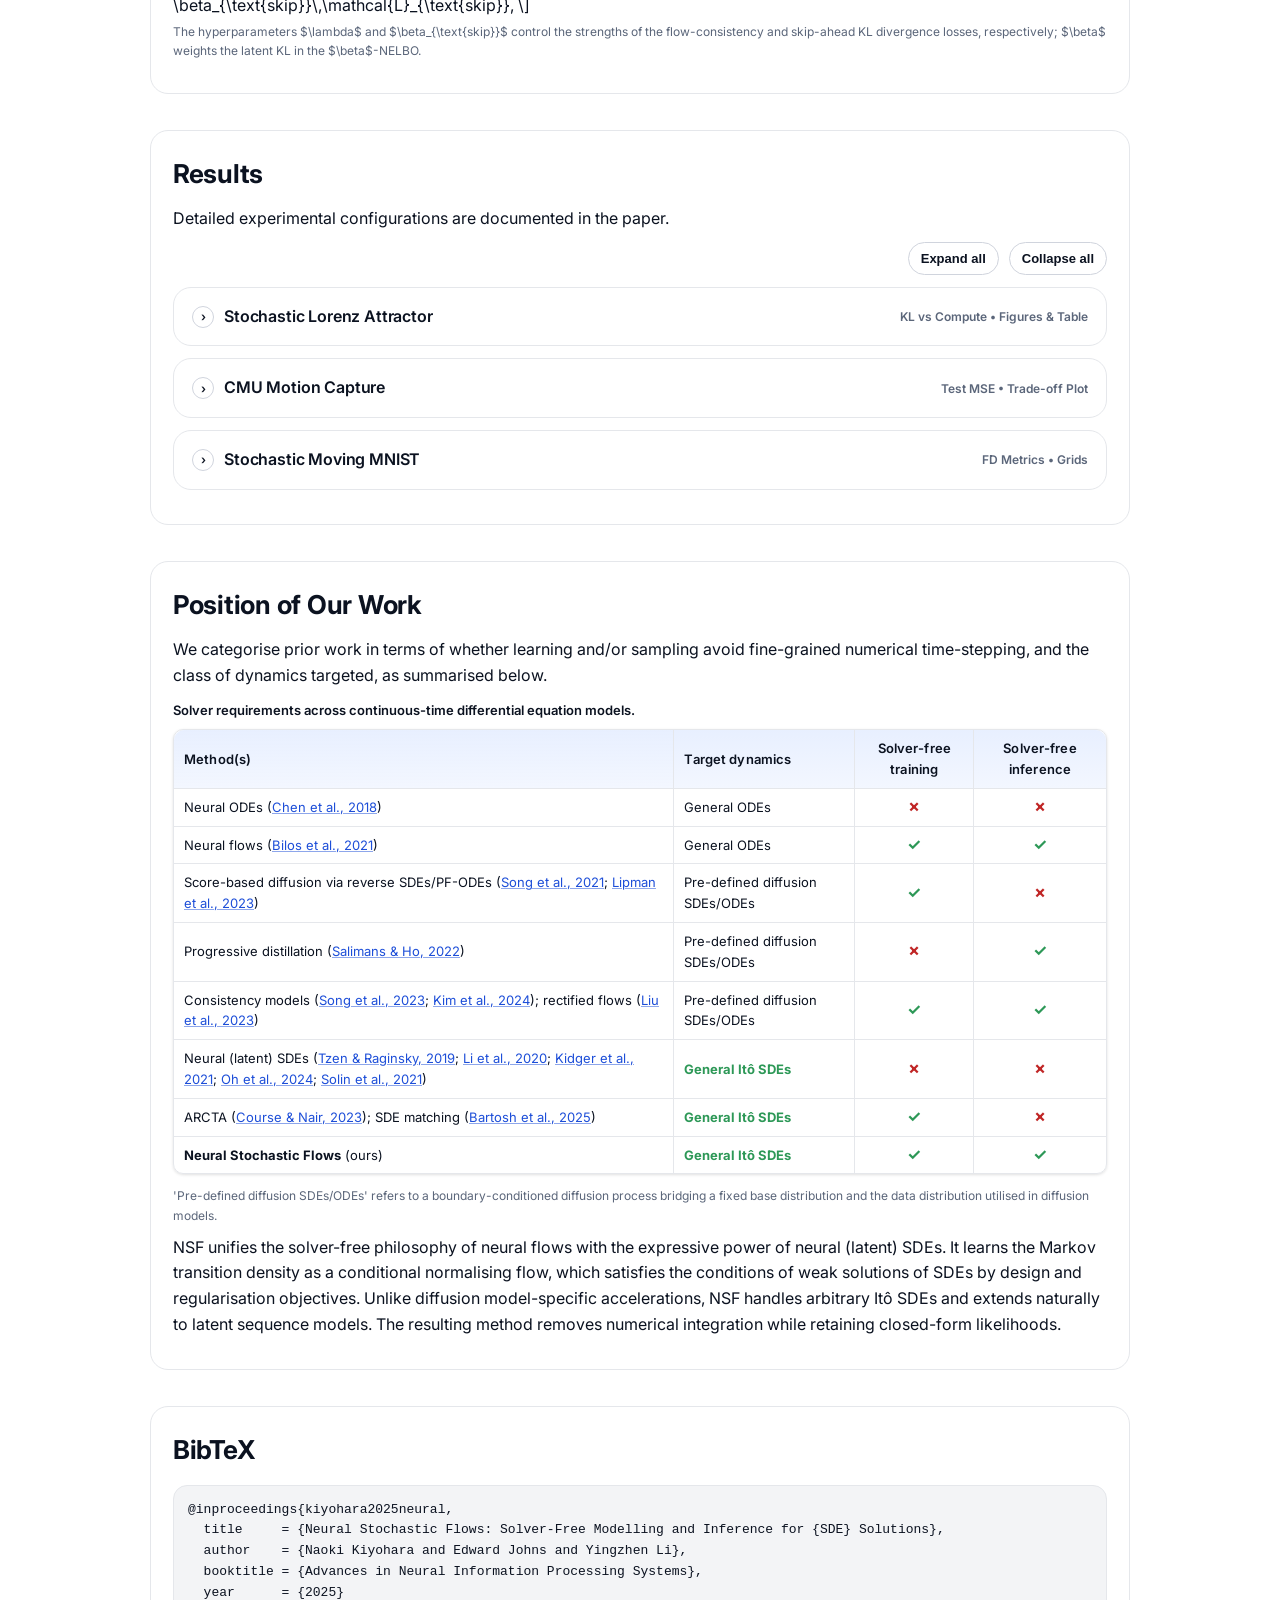
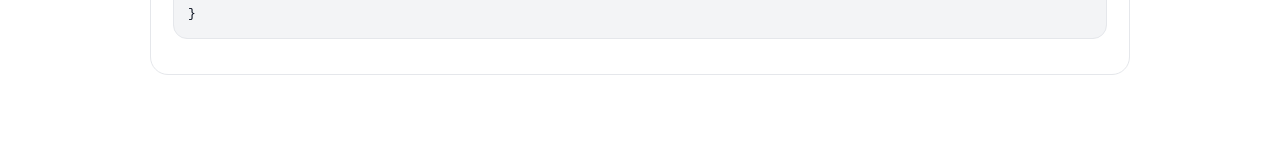
==== commit 0ed72e61: "Add Google meta tag" ====
--- a/site/index.html
+++ b/site/index.html
@@ -8,6 +8,7 @@
   <meta name="description"
     content="Neural Stochastic Flows learn solver-free transition densities for stochastic differential equations using conditional normalising flows and flow-consistency regularisation.">
   <link rel="canonical" href="https://nkiyohara.github.io/nsf-neurips2025/">
+  <meta name="google-site-verification" content="eGSTGsxZa4Nu4AuizmddLZ7aBxPB9lxbAyWBd9RHfyo">
   <meta property="og:title" content="Neural Stochastic Flows: Solver-Free Modelling and Inference for SDE Solutions">
   <meta property="og:description"
     content="Solver-free modelling and inference for SDE solutions with conditional normalising flows.">
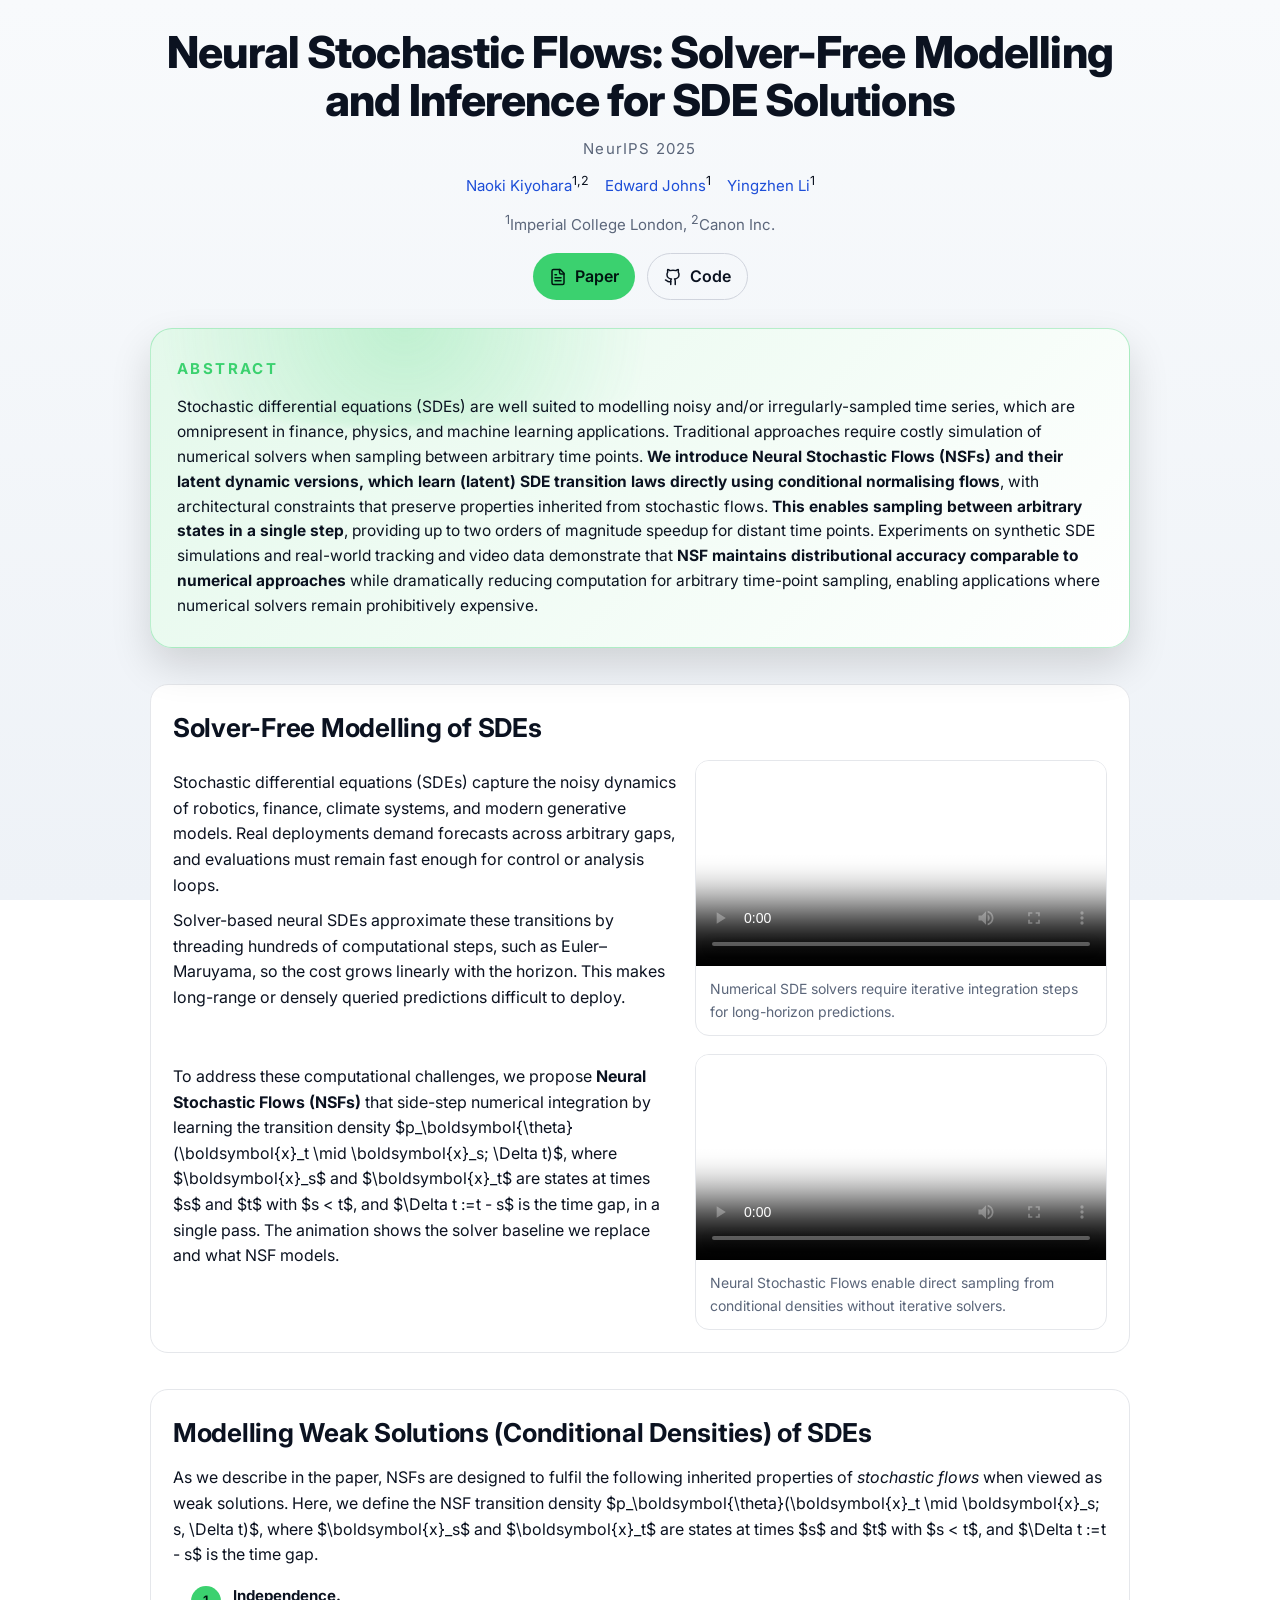
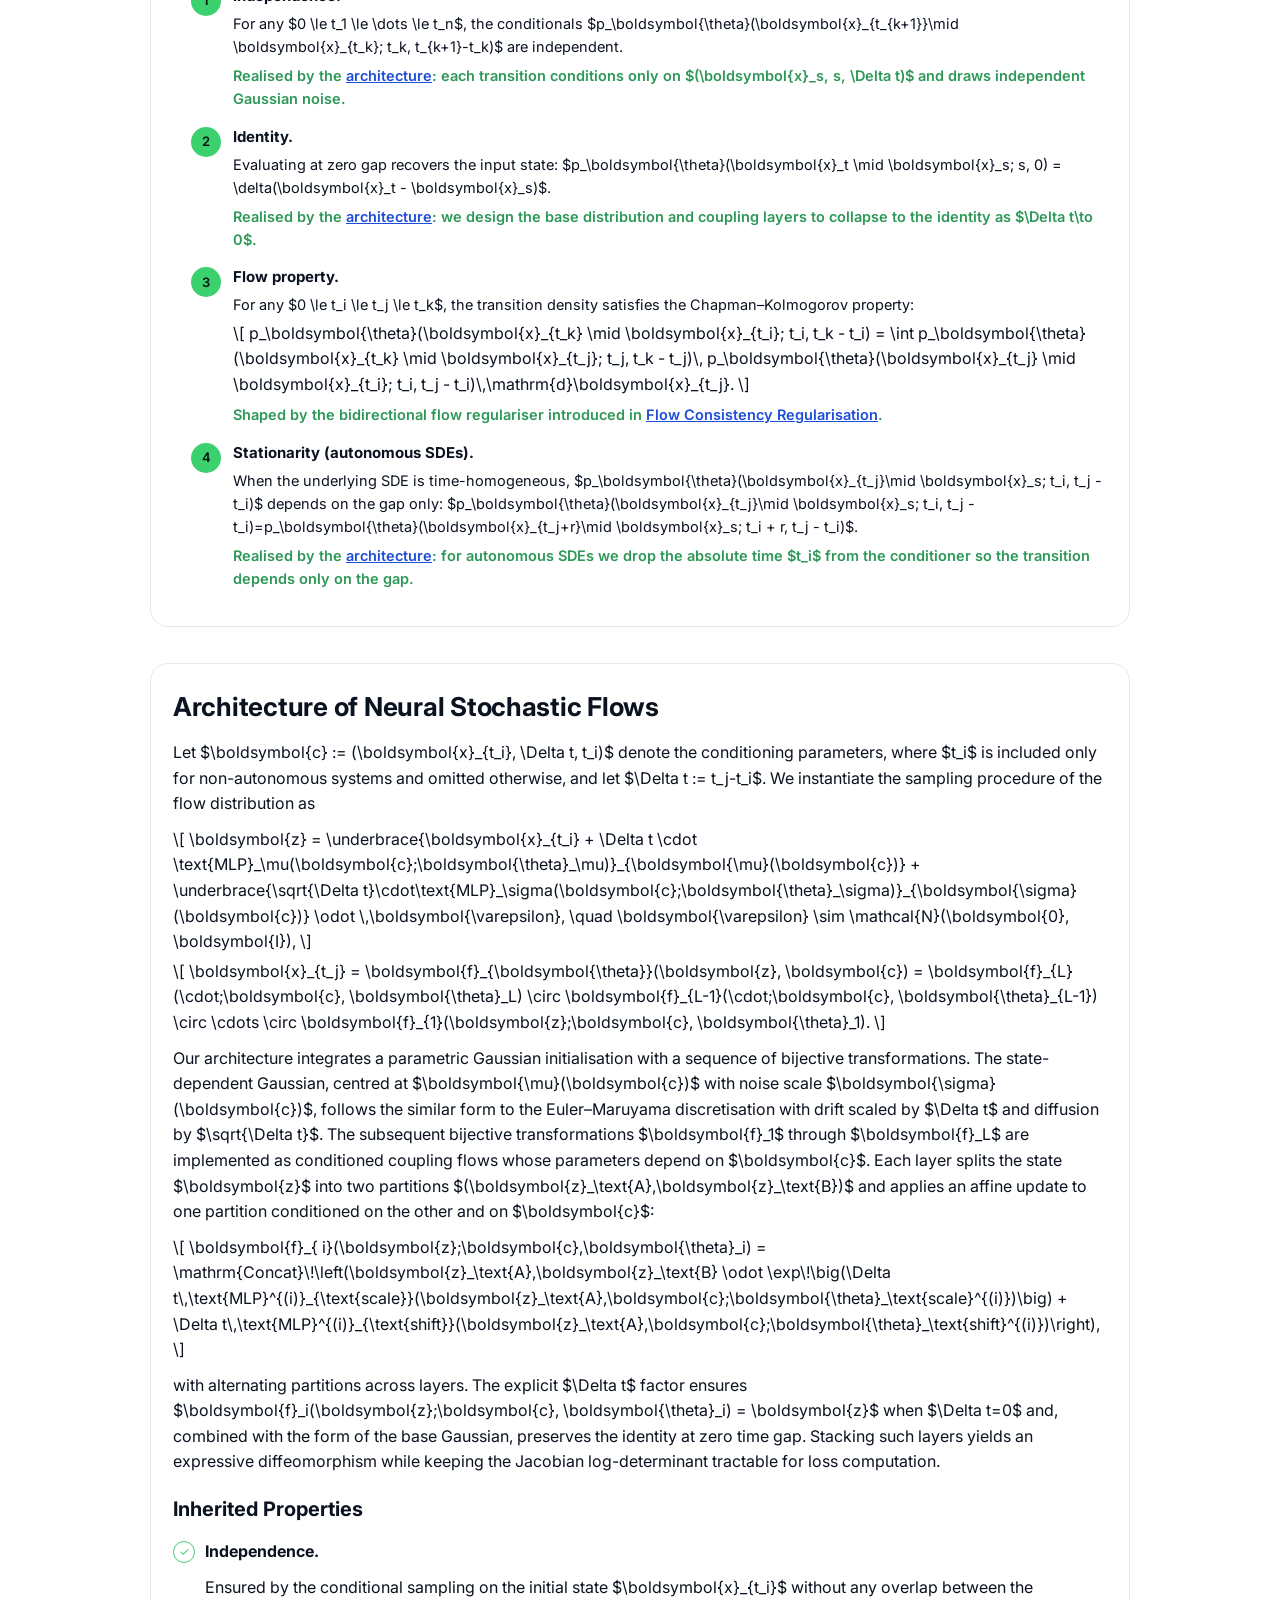
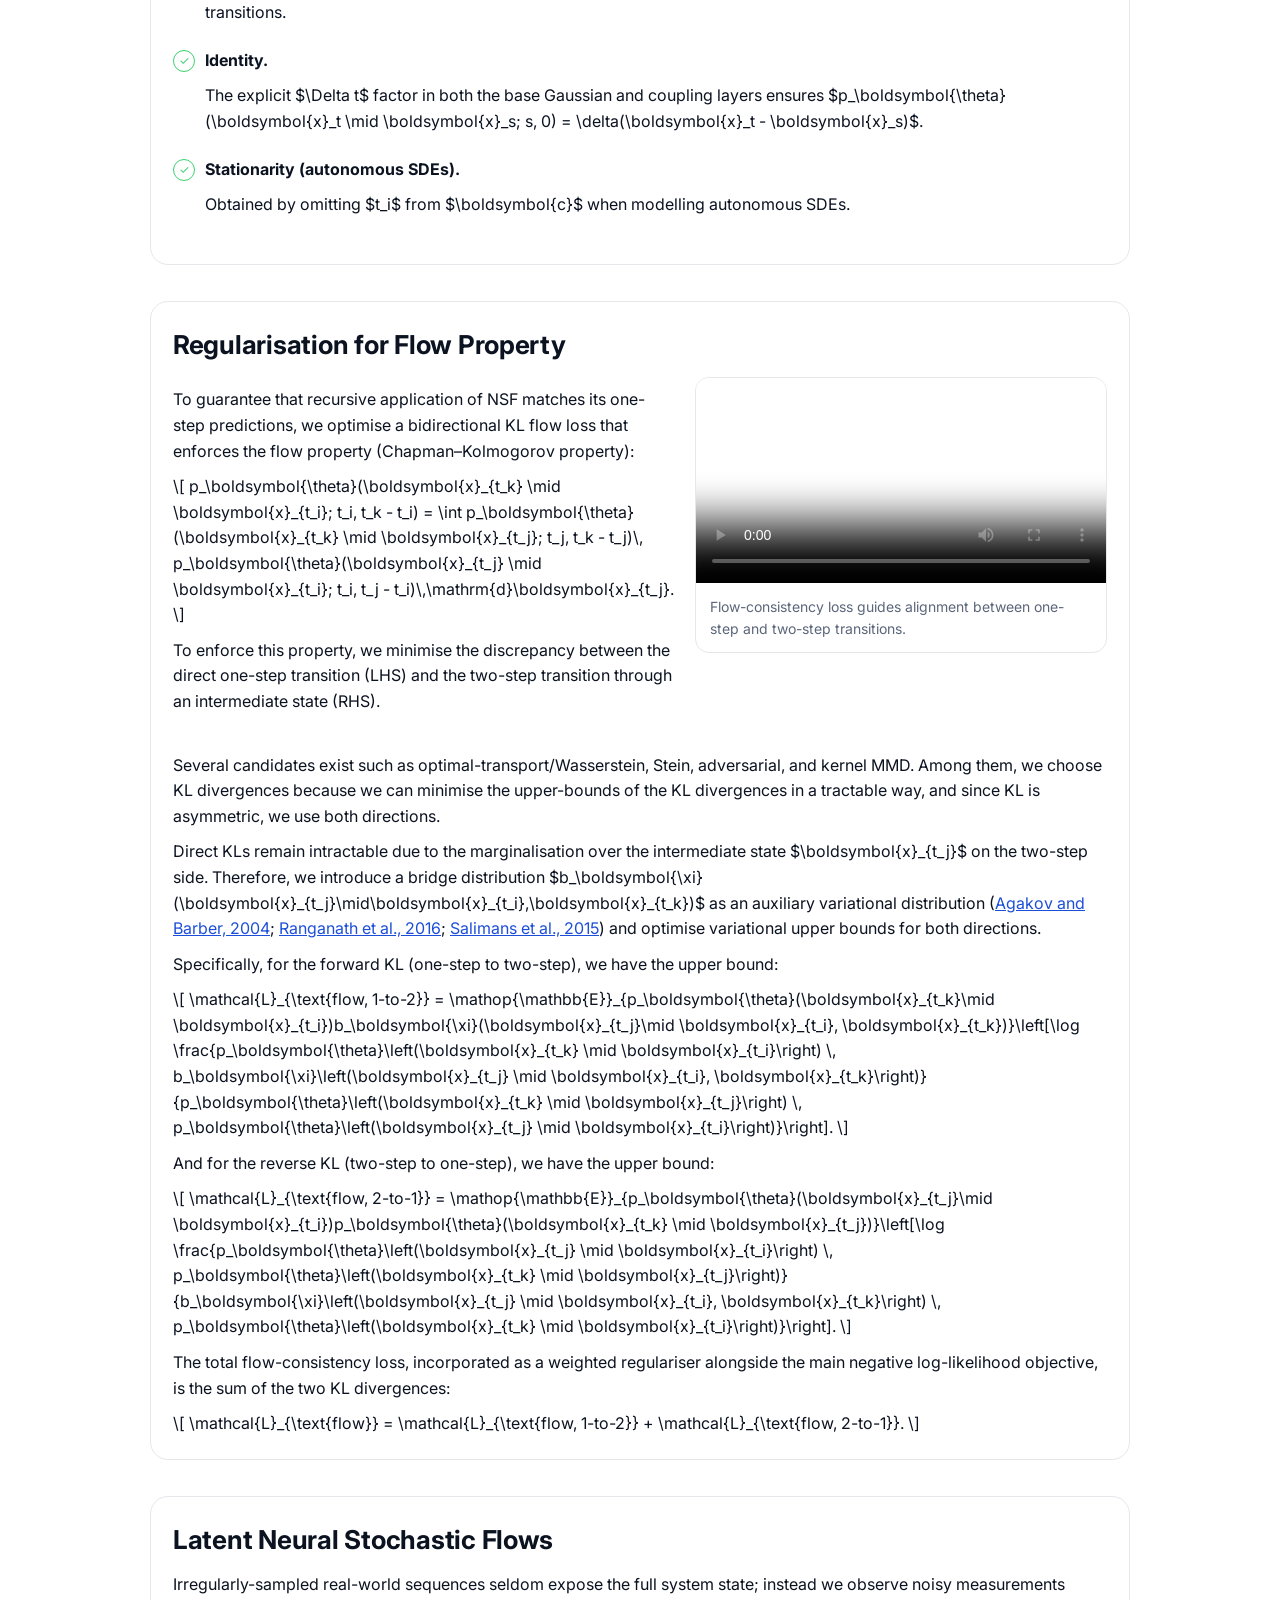
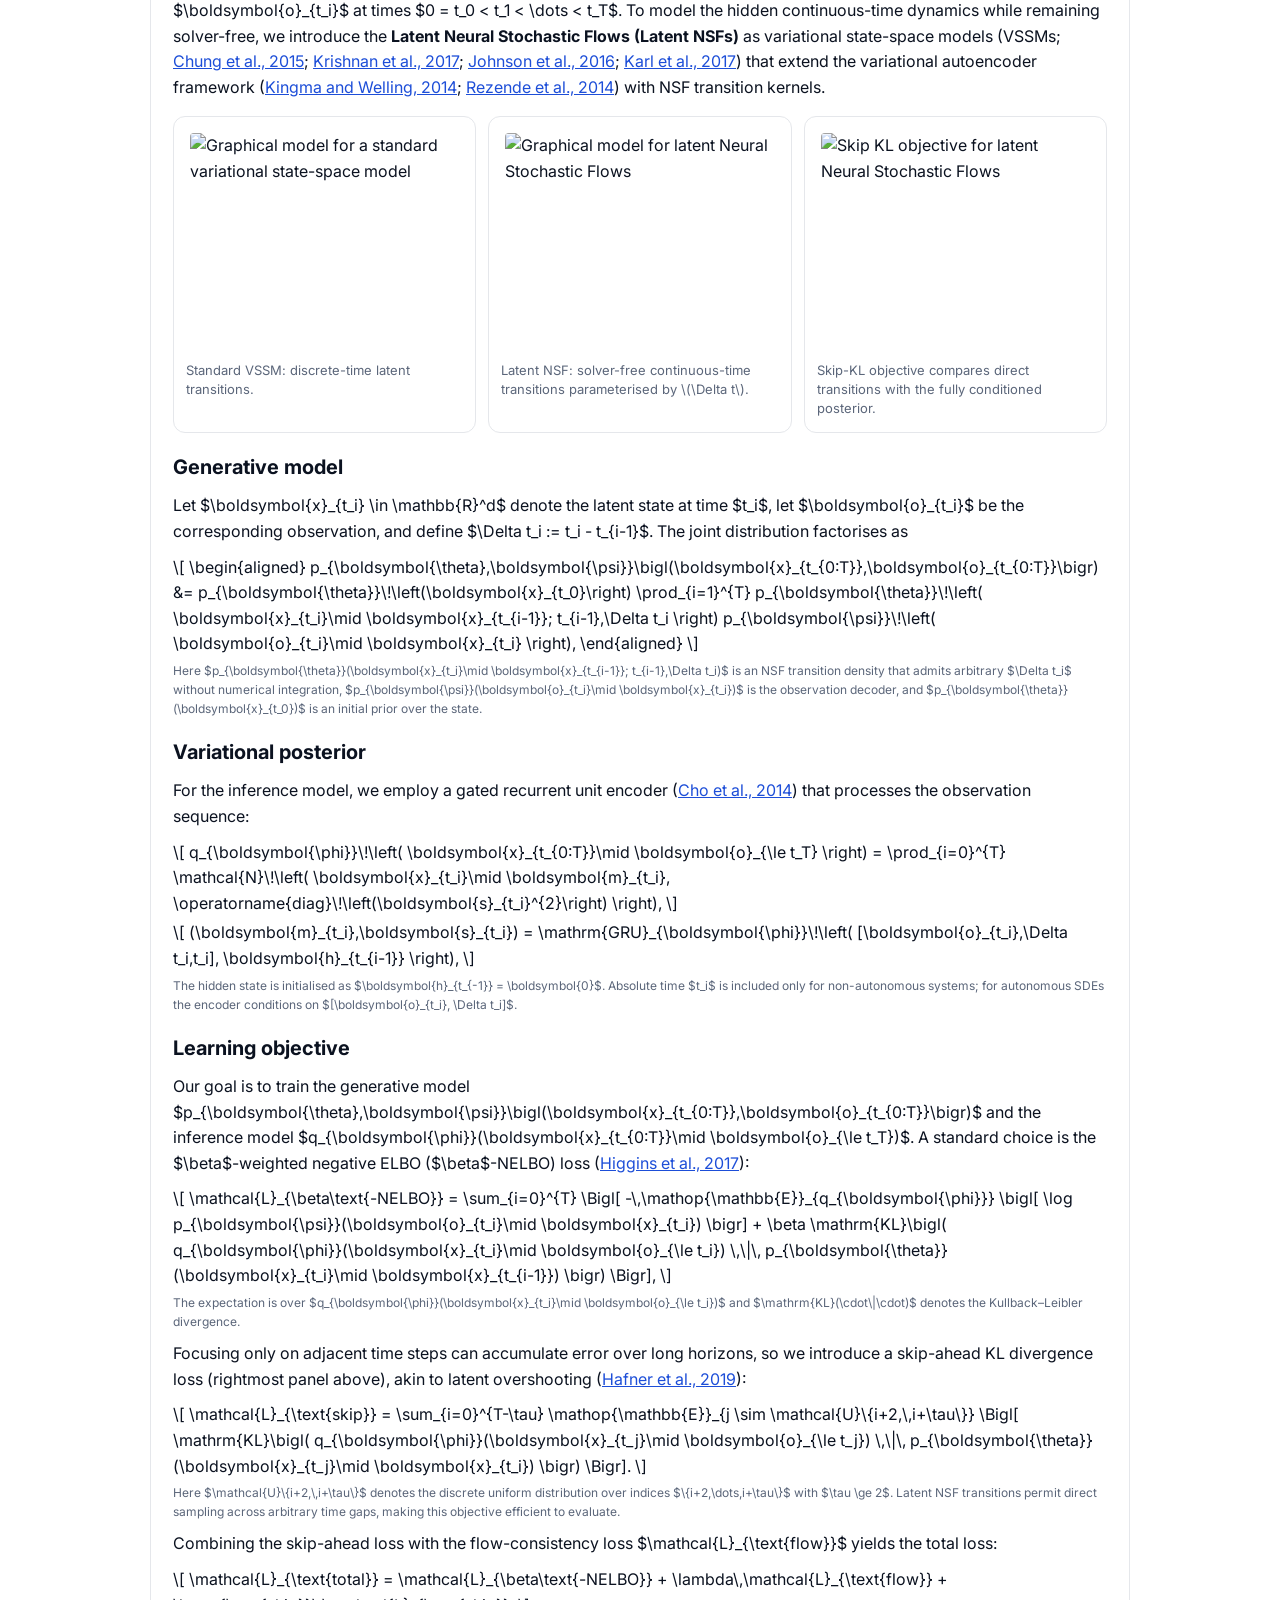
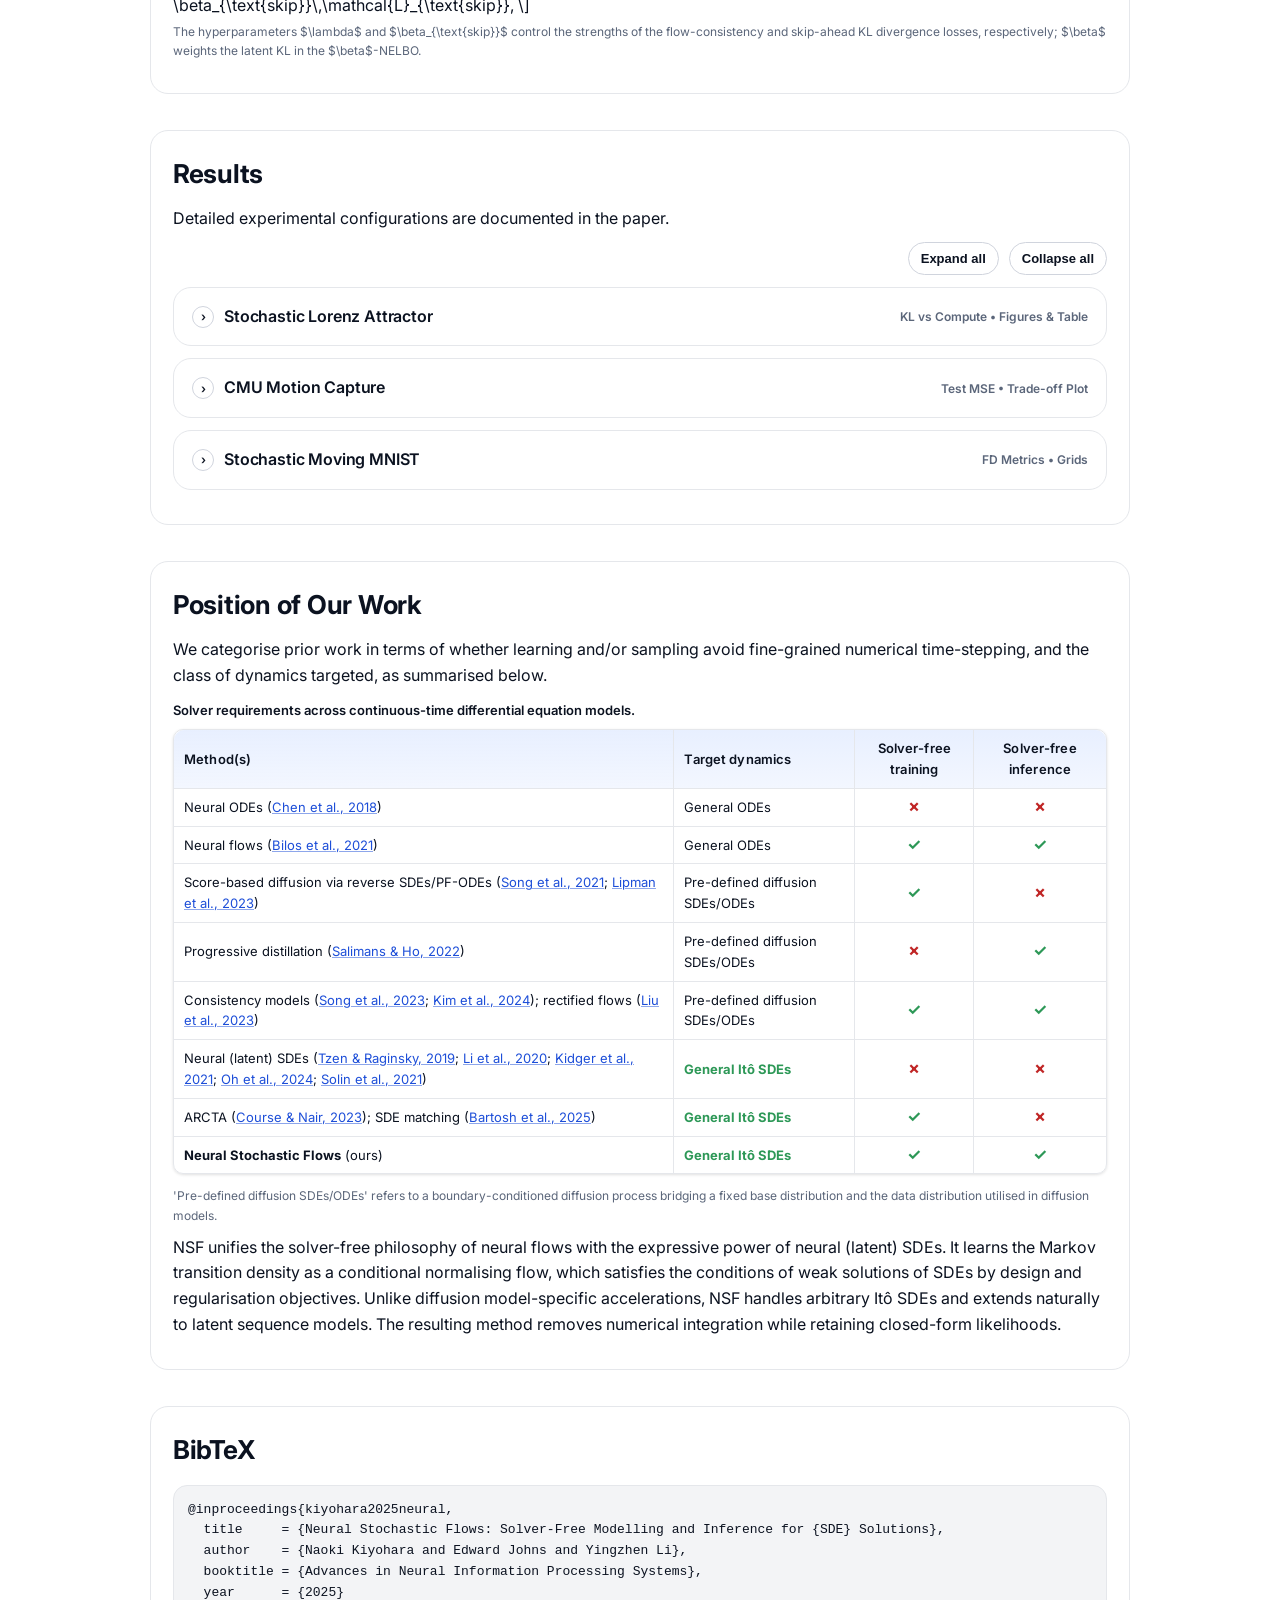
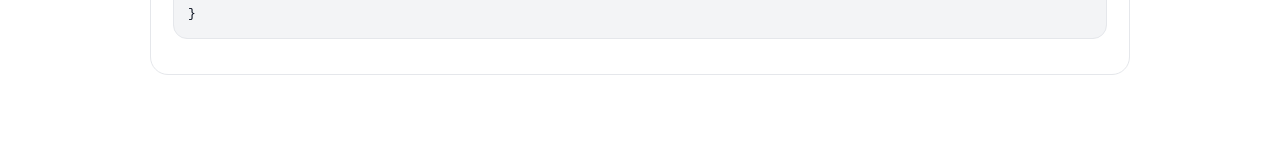
==== commit 1dc20a46: "Debug" ====
--- a/site/index.html
+++ b/site/index.html
@@ -227,7 +227,7 @@
                 <span class="flow-badge">3</span>
                 <div>
                   <strong>Flow property.</strong>
-                  <p>For any $0 \le t_1 \le \dots \le t_n$, the transition density satisfies the Chapman–Kolmogorov
+                  <p>For any $0 \le t_i \le t_j \le t_k$, the transition density satisfies the Chapman–Kolmogorov
                     property:</p>
                   <div class="math-block">
                     \[
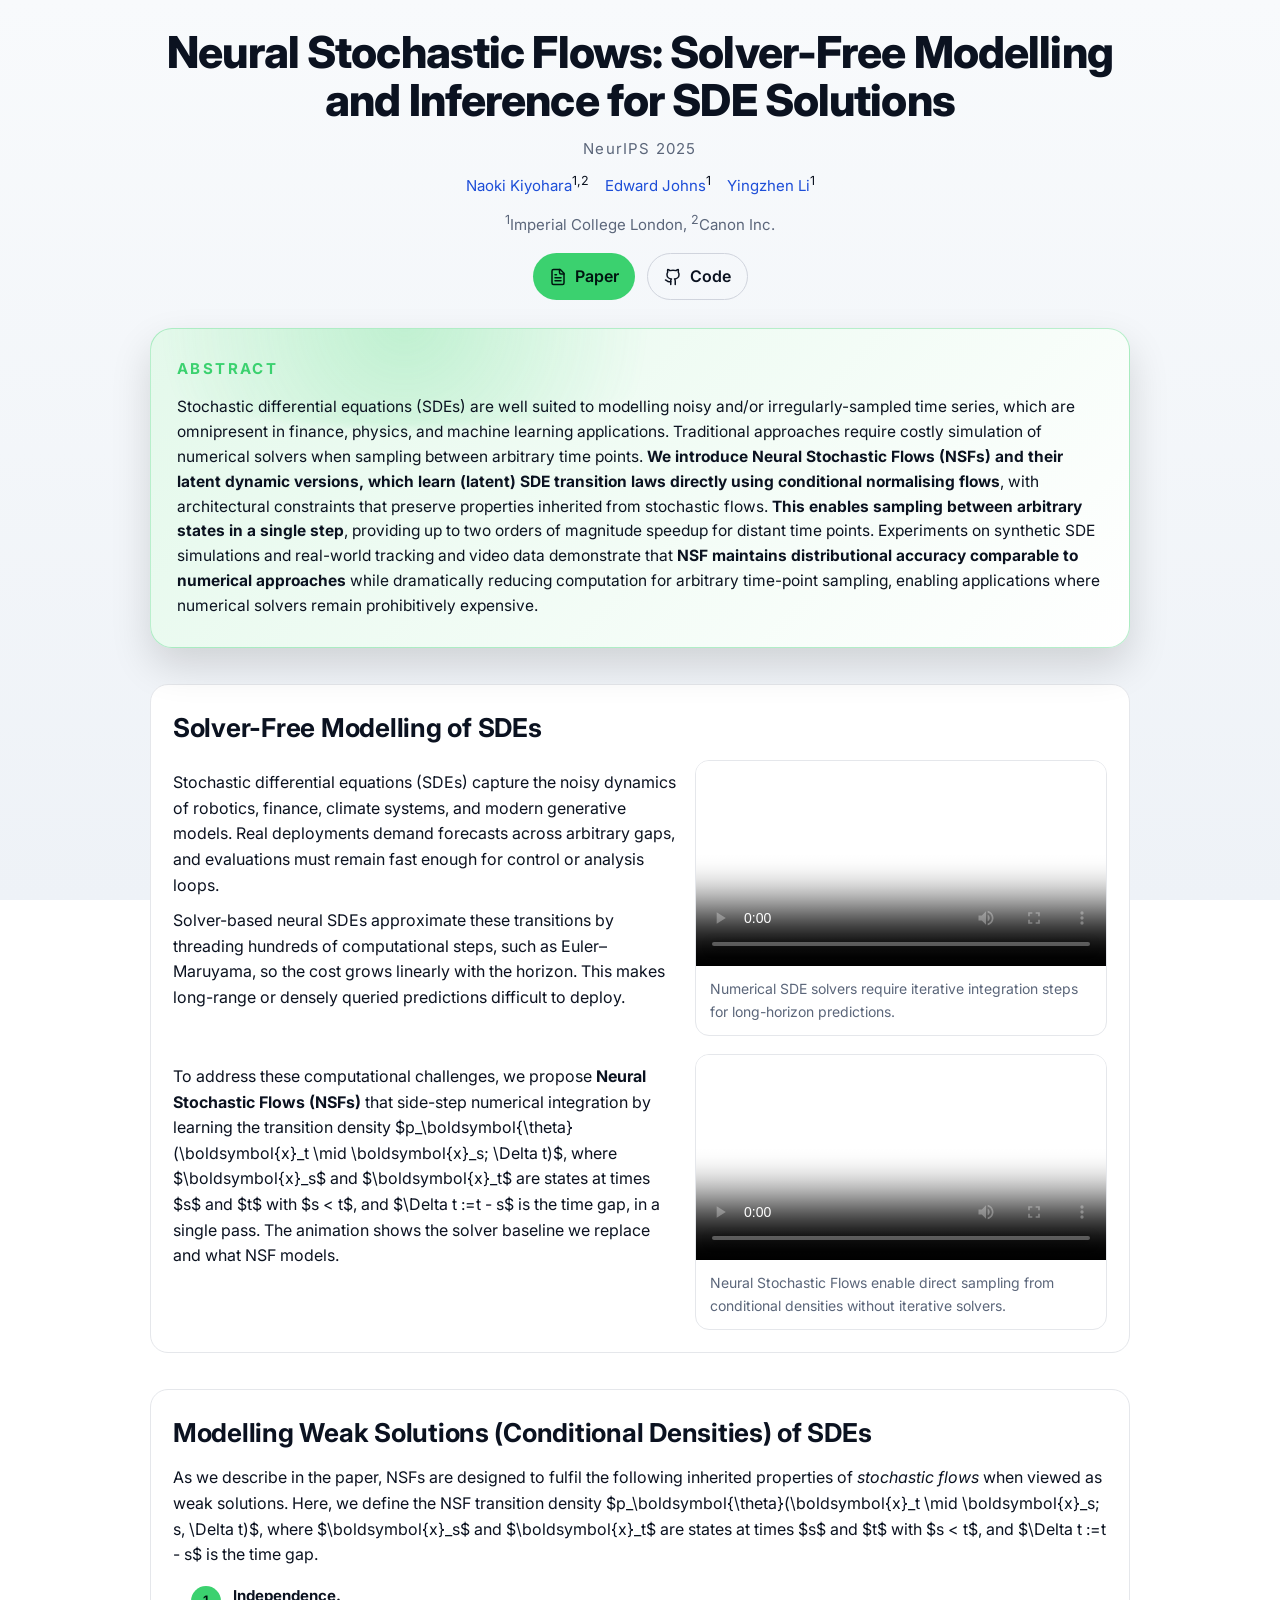
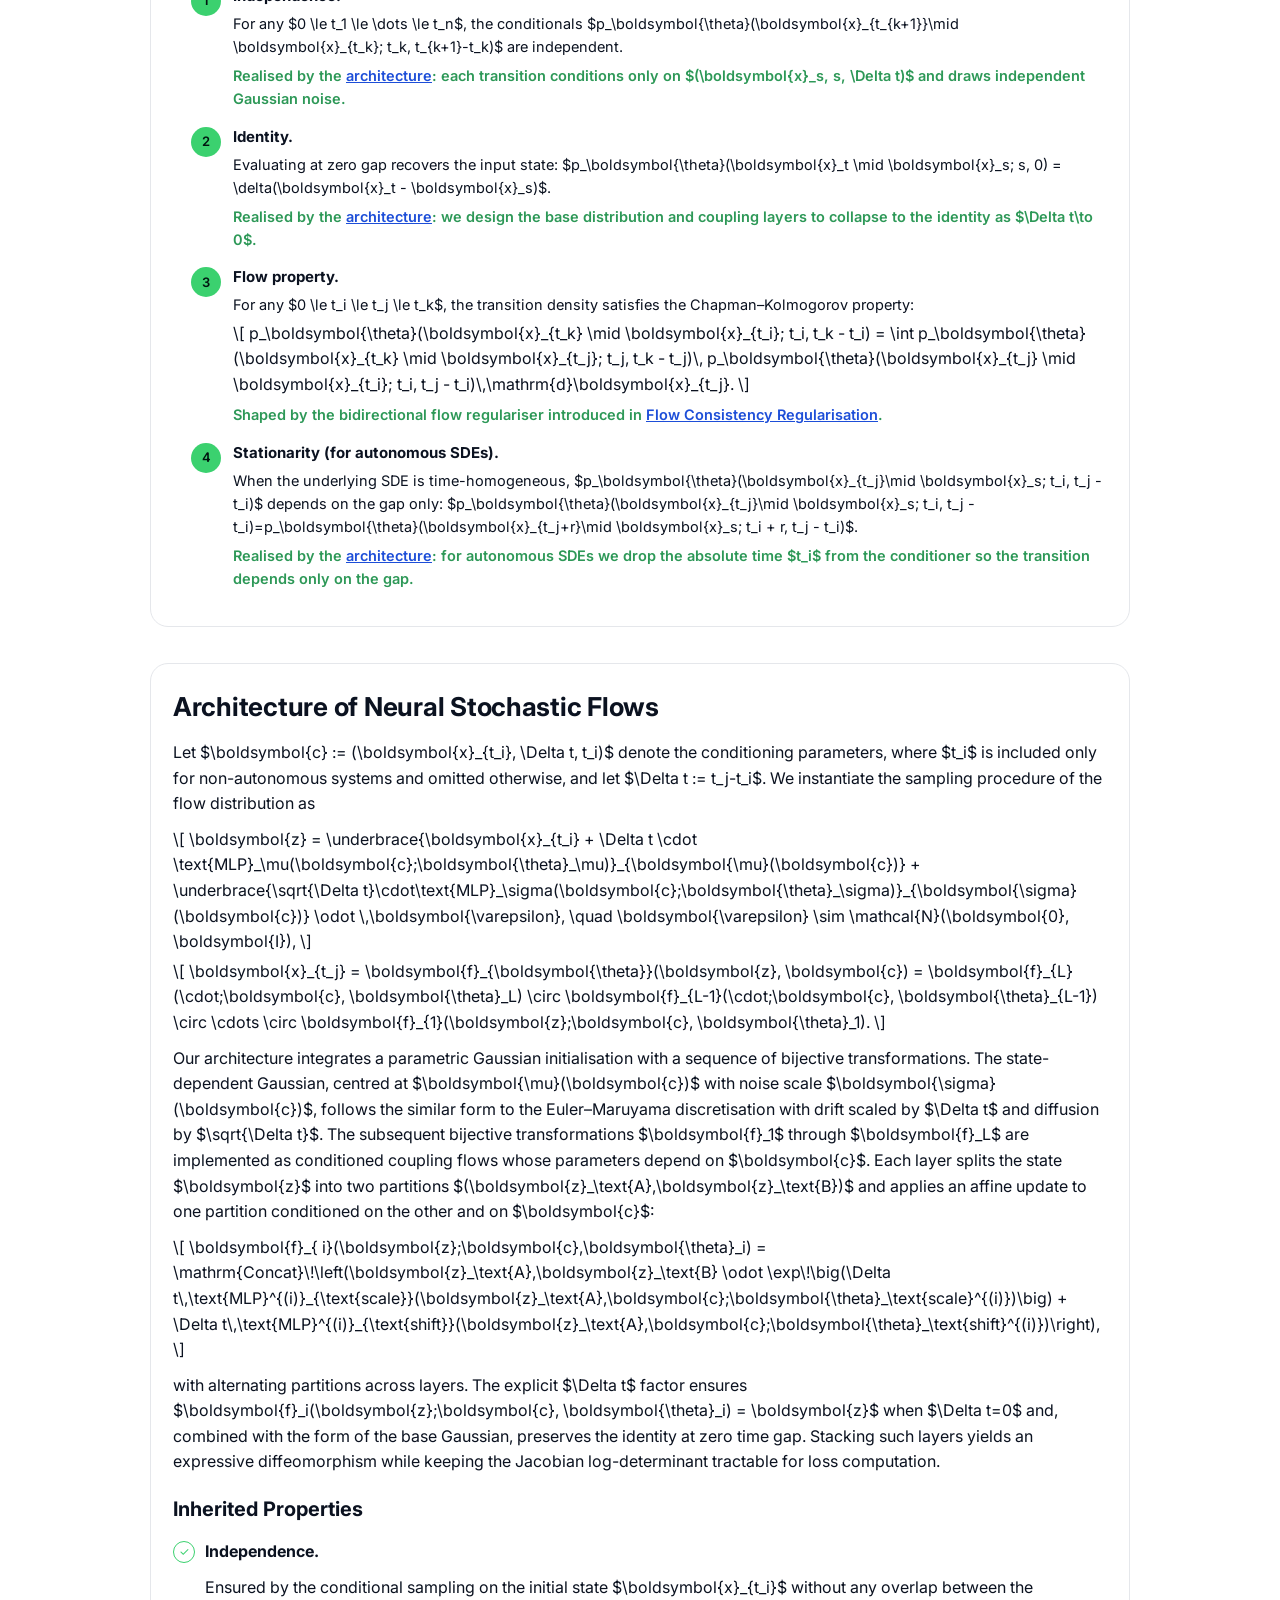
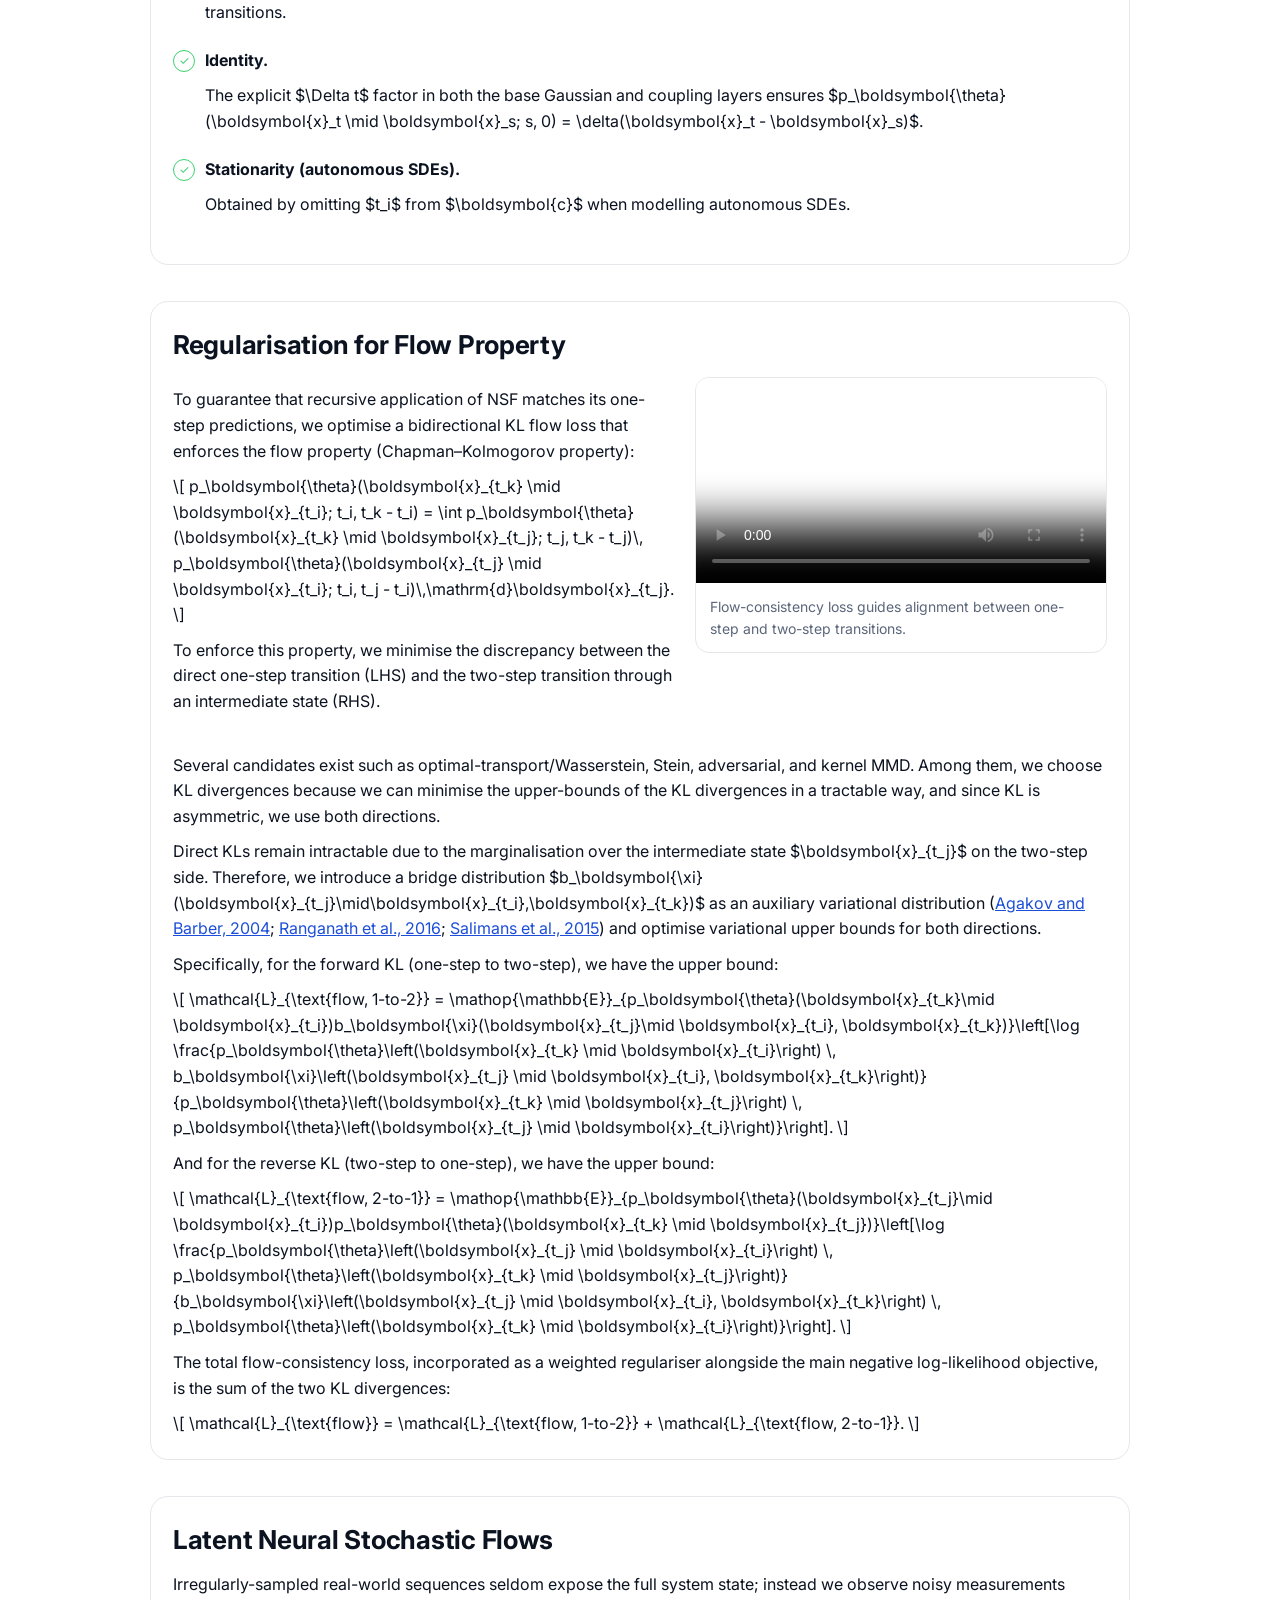
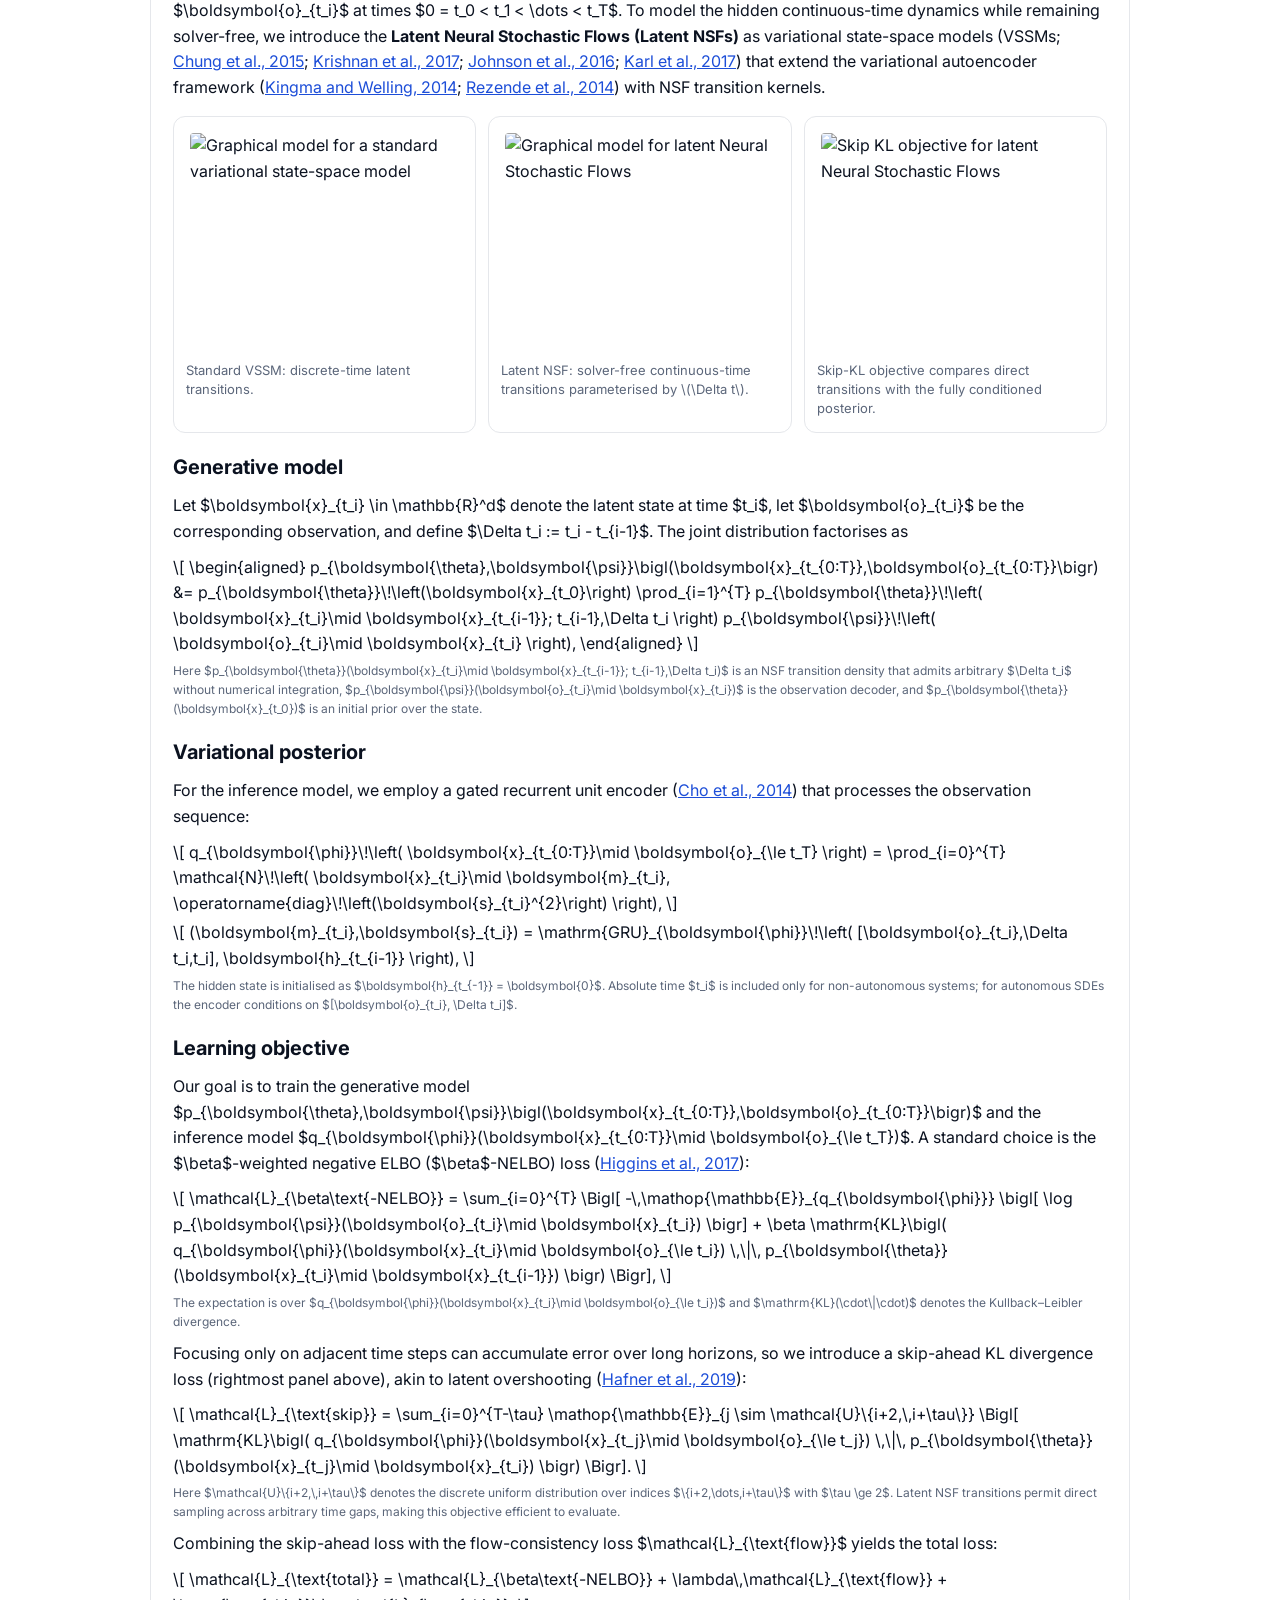
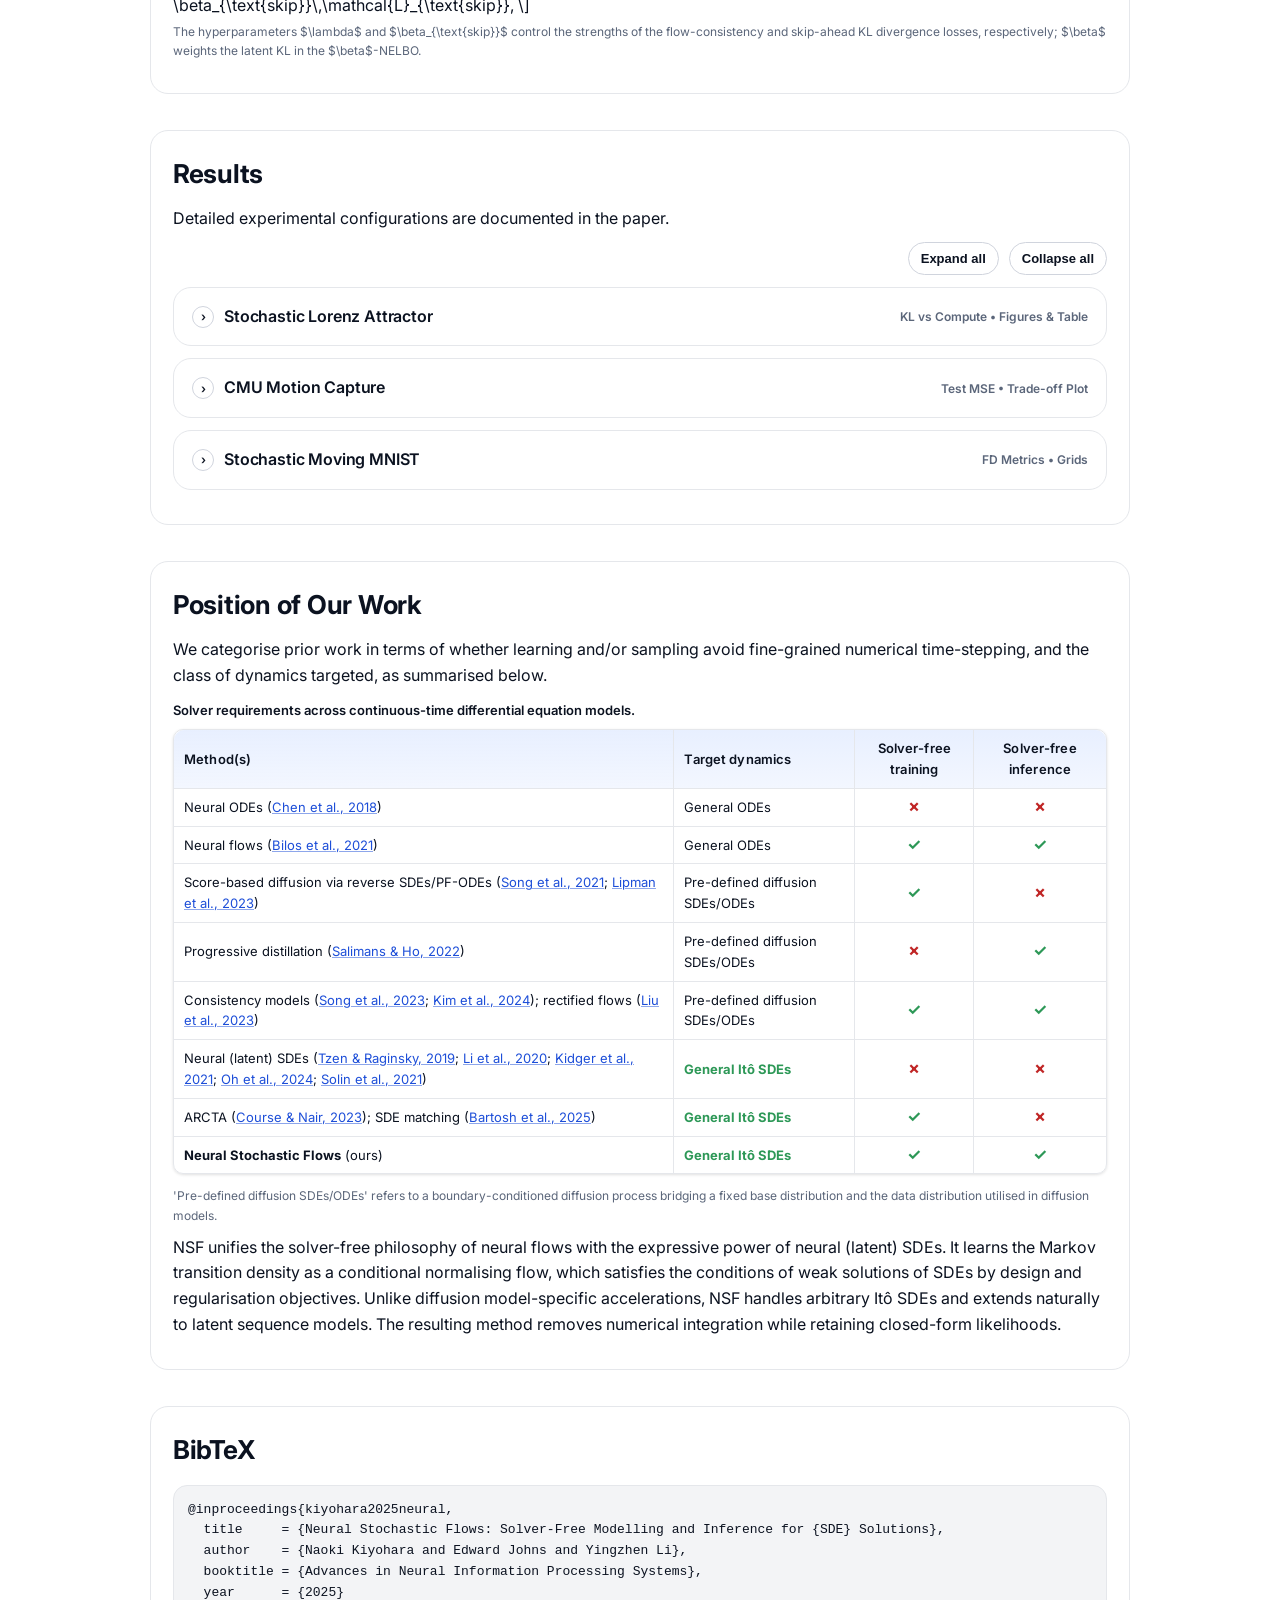
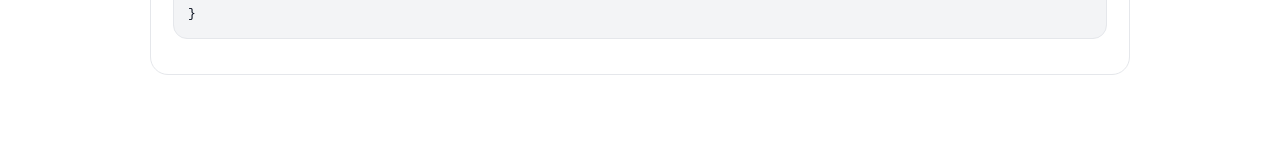
==== commit 496c58b9: "Modify" ====
--- a/site/index.html
+++ b/site/index.html
@@ -244,7 +244,7 @@
               <li>
                 <span class="flow-badge">4</span>
                 <div>
-                  <strong>Stationarity (autonomous SDEs).</strong>
+                  <strong>Stationarity (for autonomous SDEs).</strong>
                   <p>When the underlying SDE is time-homogeneous, $p_\boldsymbol{\theta}(\boldsymbol{x}_{t_j}\mid
                     \boldsymbol{x}_s; t_i, t_j - t_i)$ depends on the gap only:
                     $p_\boldsymbol{\theta}(\boldsymbol{x}_{t_j}\mid \boldsymbol{x}_s; t_i, t_j -
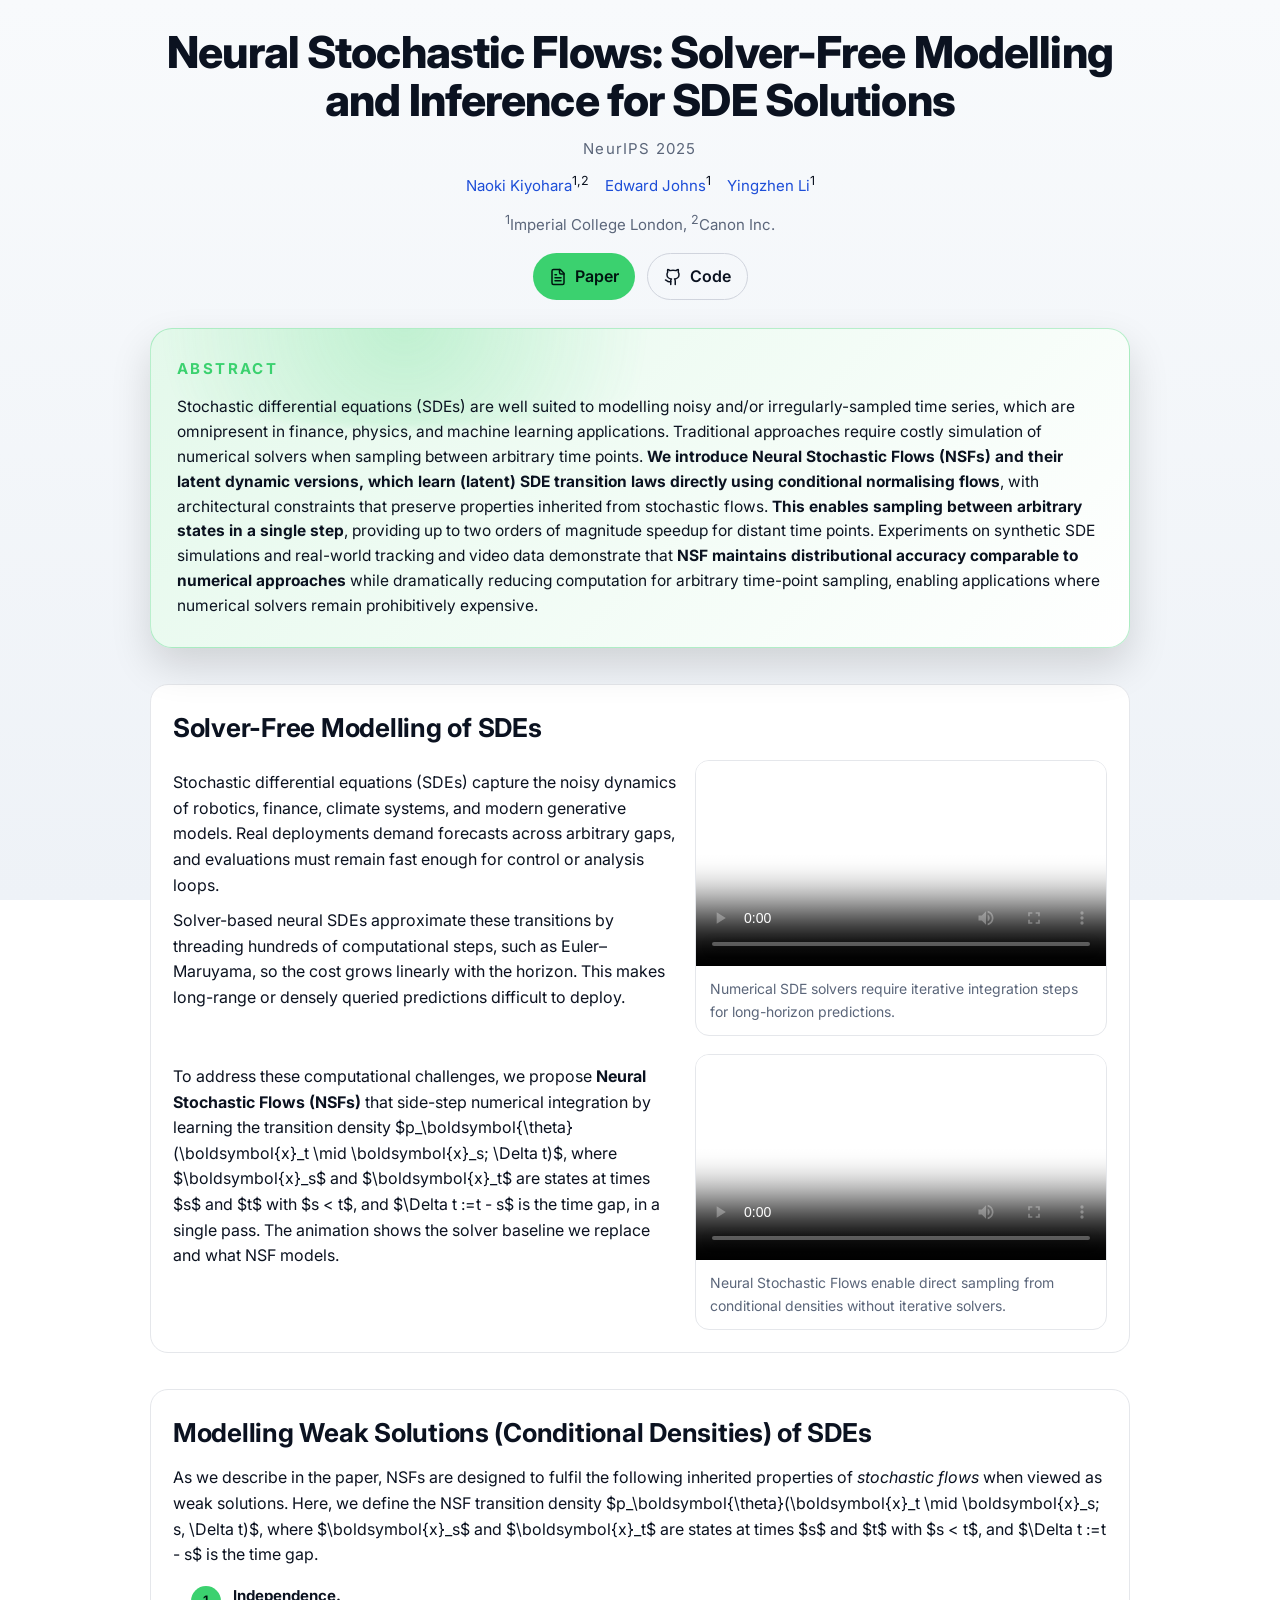
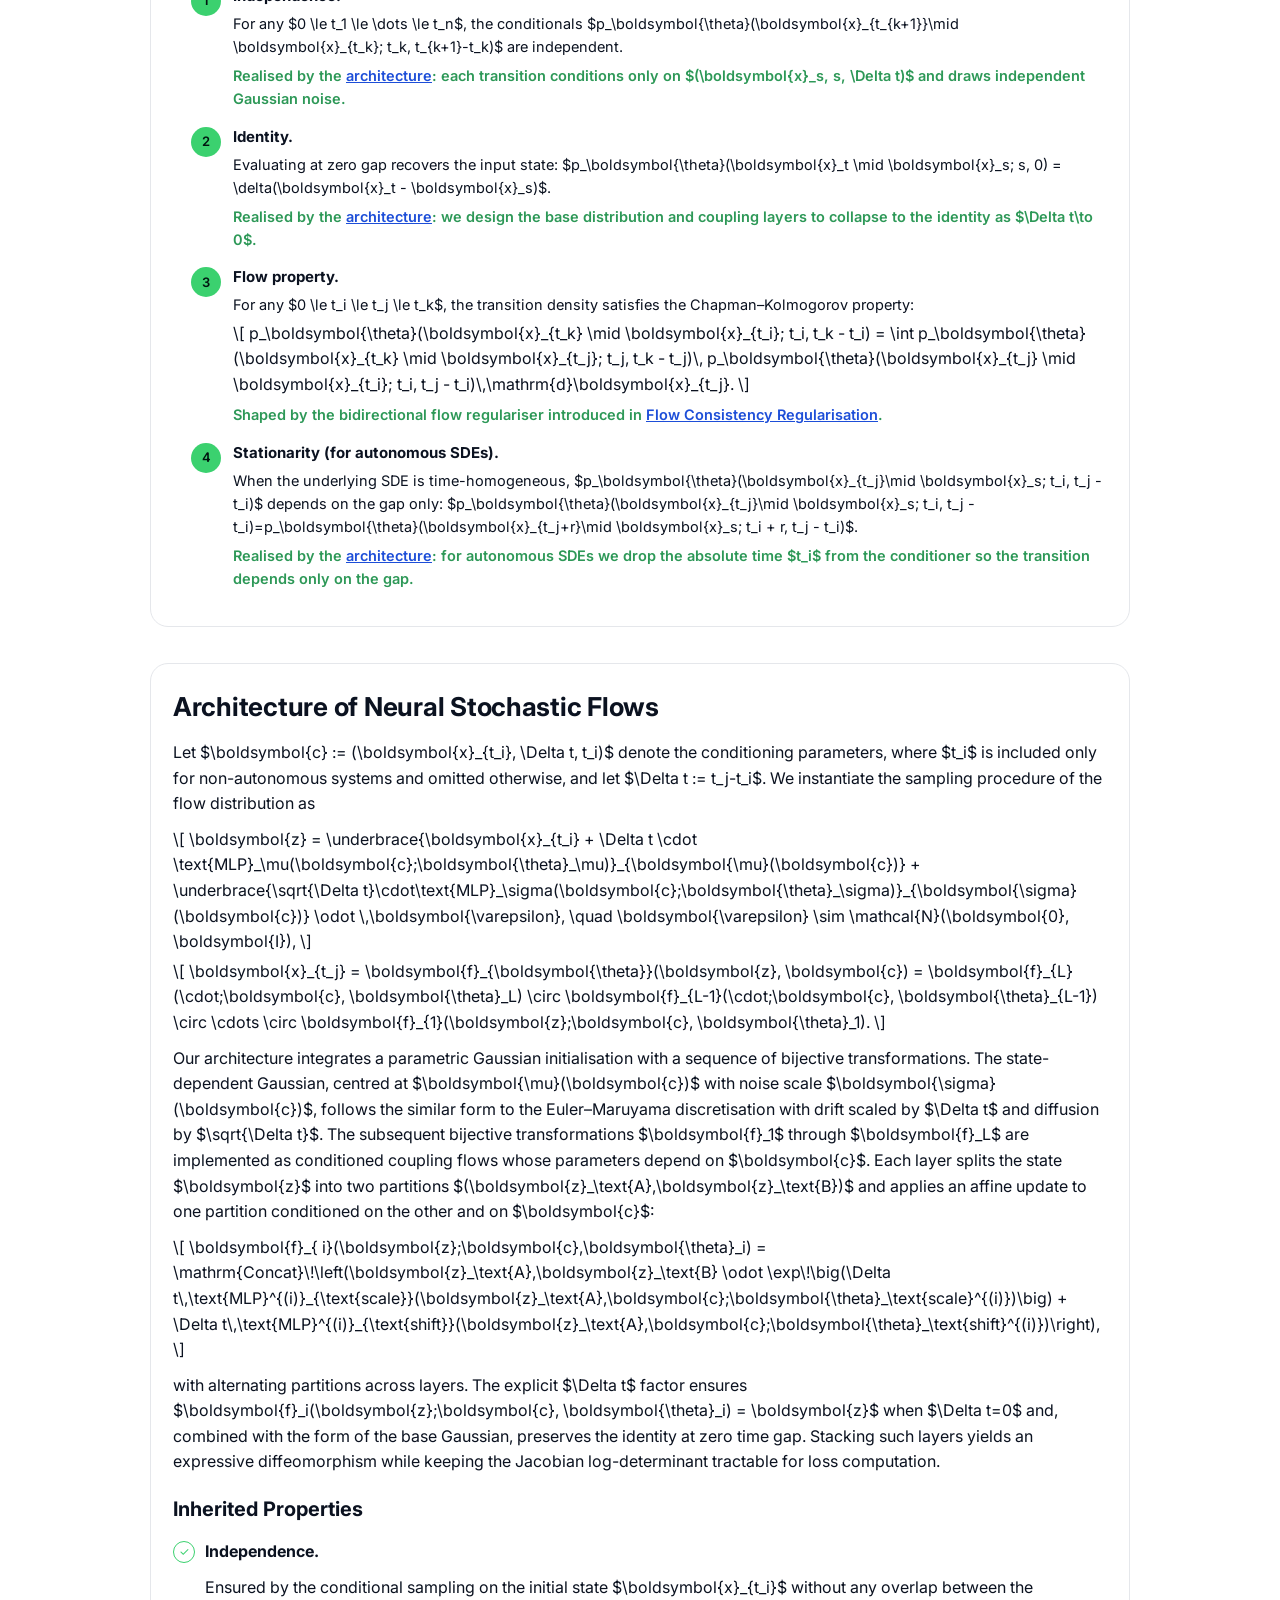
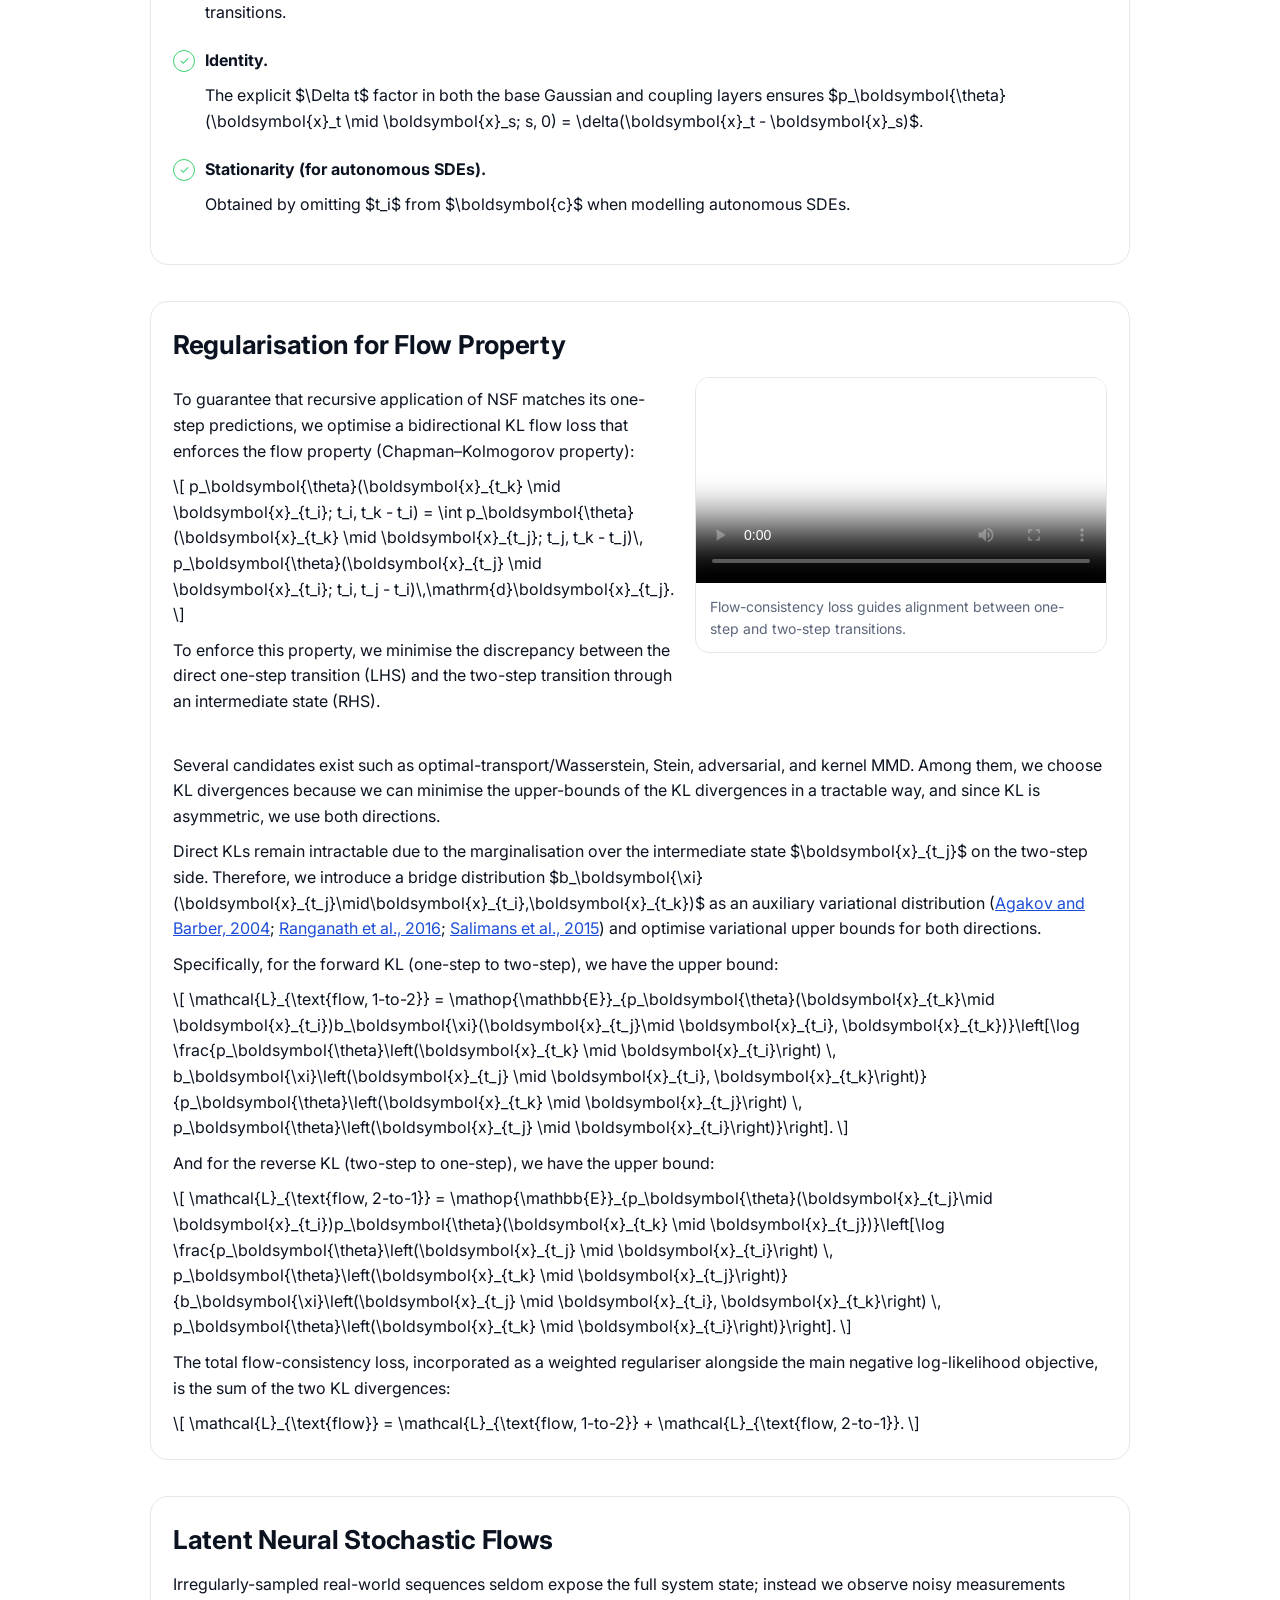
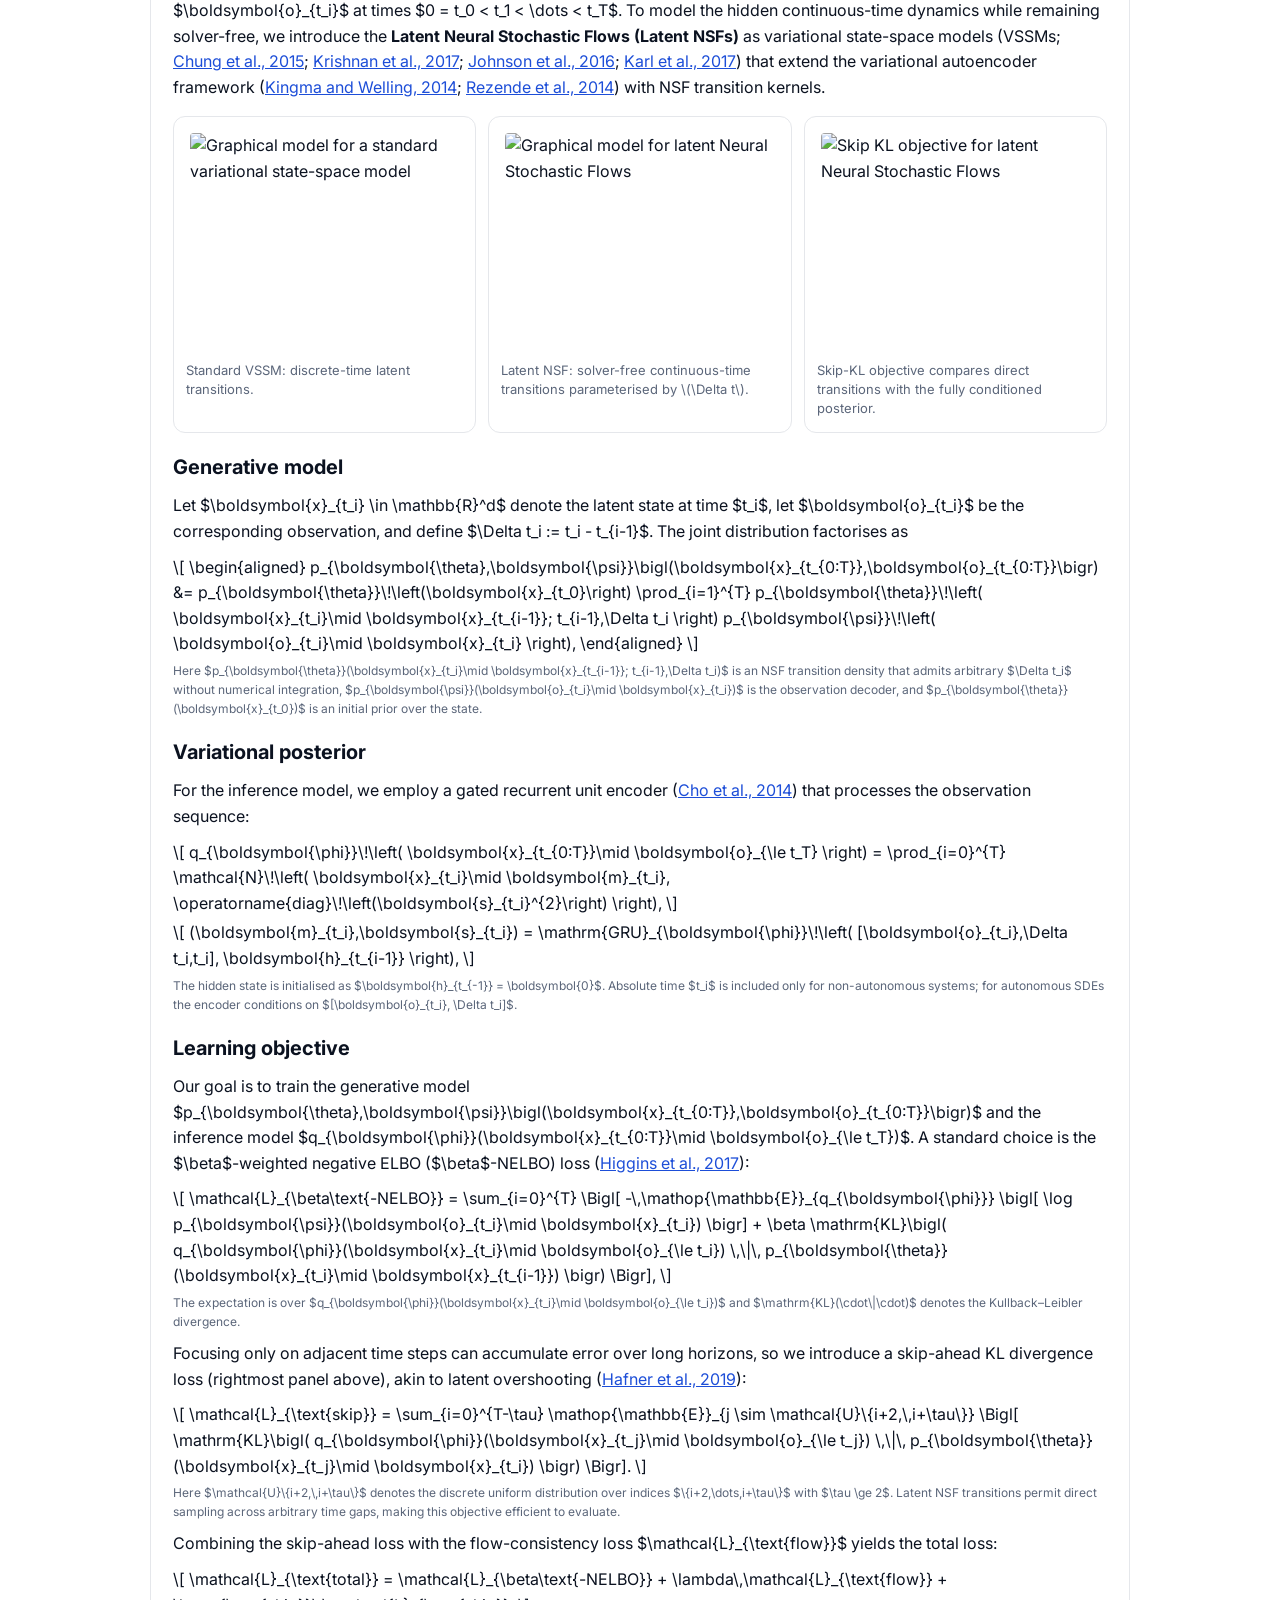
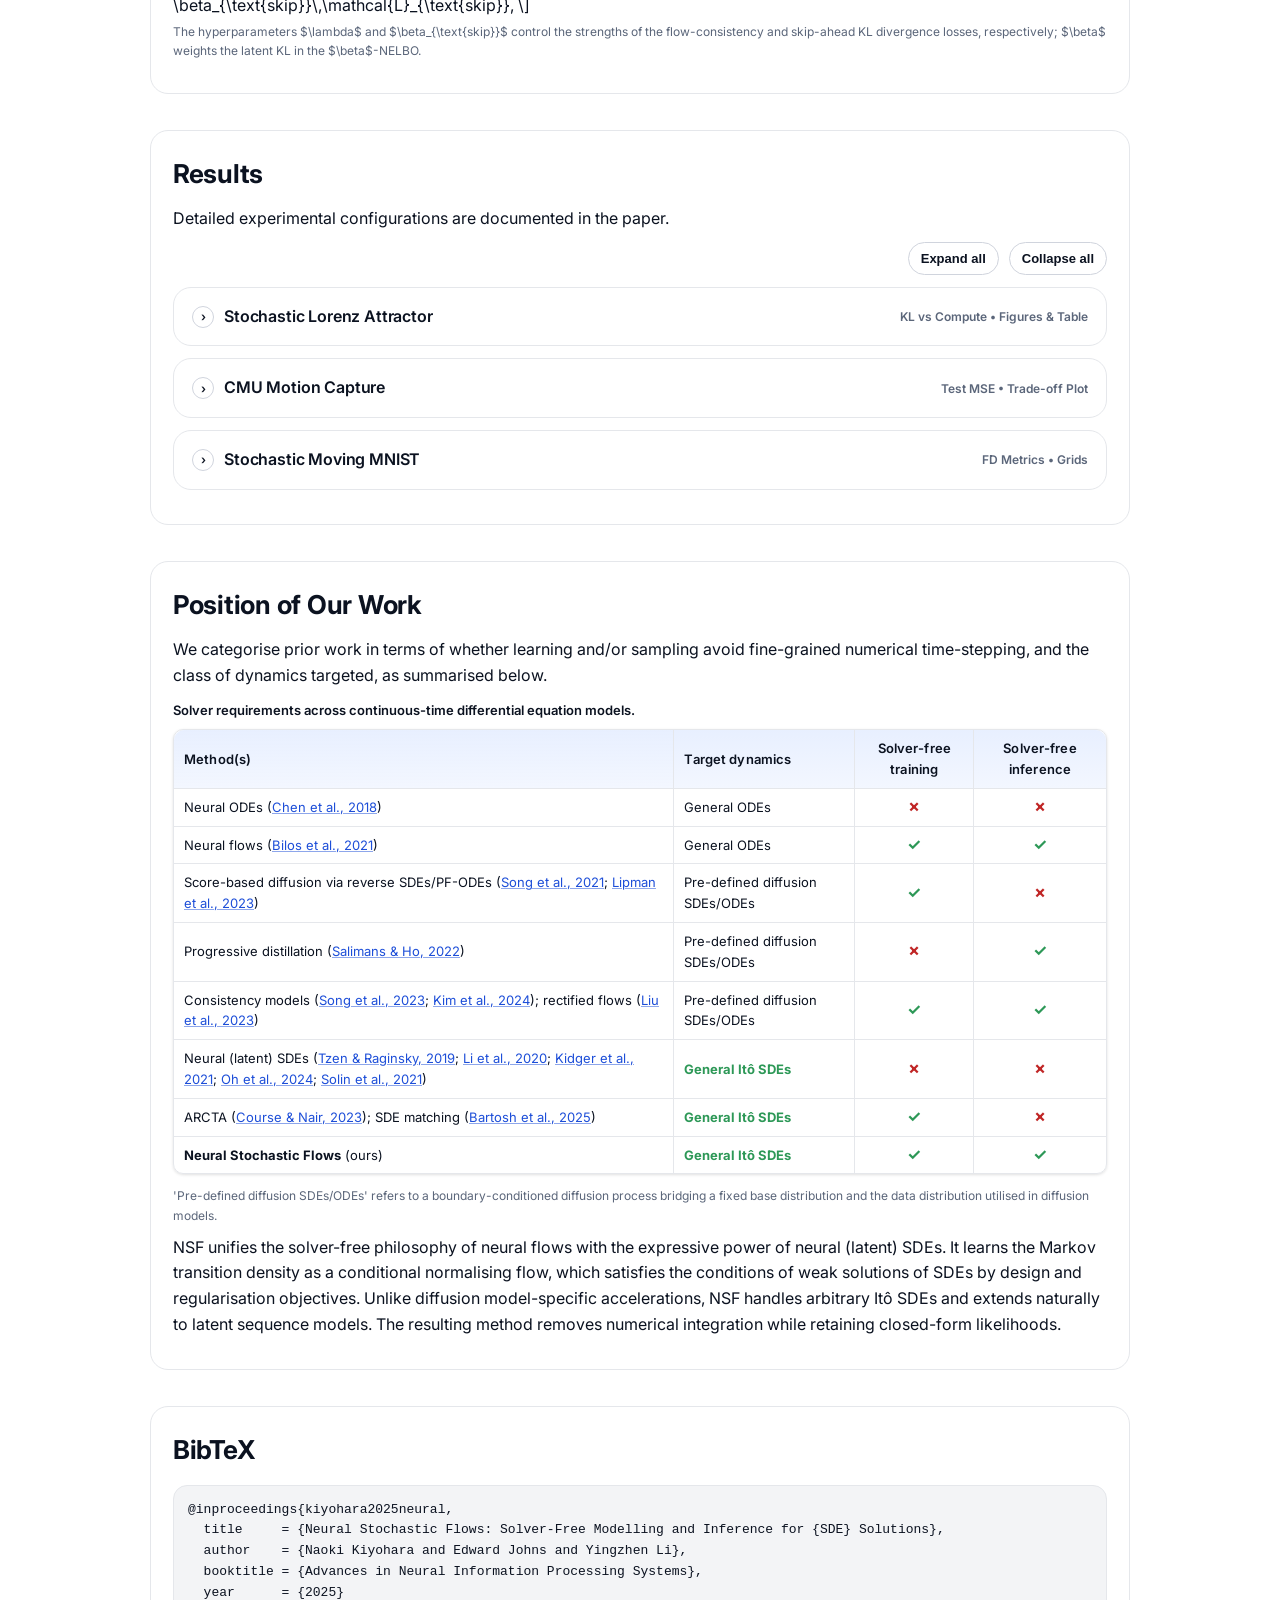
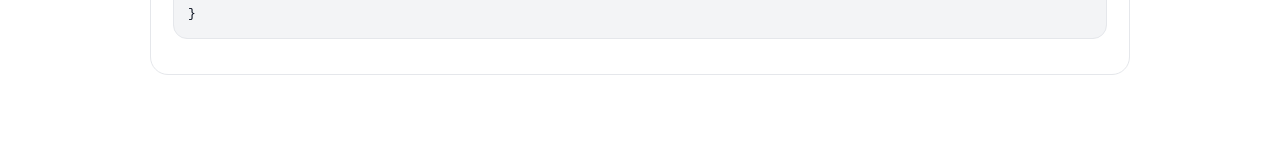
==== commit e5b94b5f: "Modify" ====
--- a/site/index.html
+++ b/site/index.html
@@ -331,7 +331,7 @@
             <div class="check-line">
               <span class="check">✓</span>
               <div>
-                <strong>Stationarity (autonomous SDEs).</strong>
+                <strong>Stationarity (for autonomous SDEs).</strong>
                 <p>Obtained by omitting $t_i$ from $\boldsymbol{c}$ when modelling autonomous SDEs.</p>
               </div>
             </div>
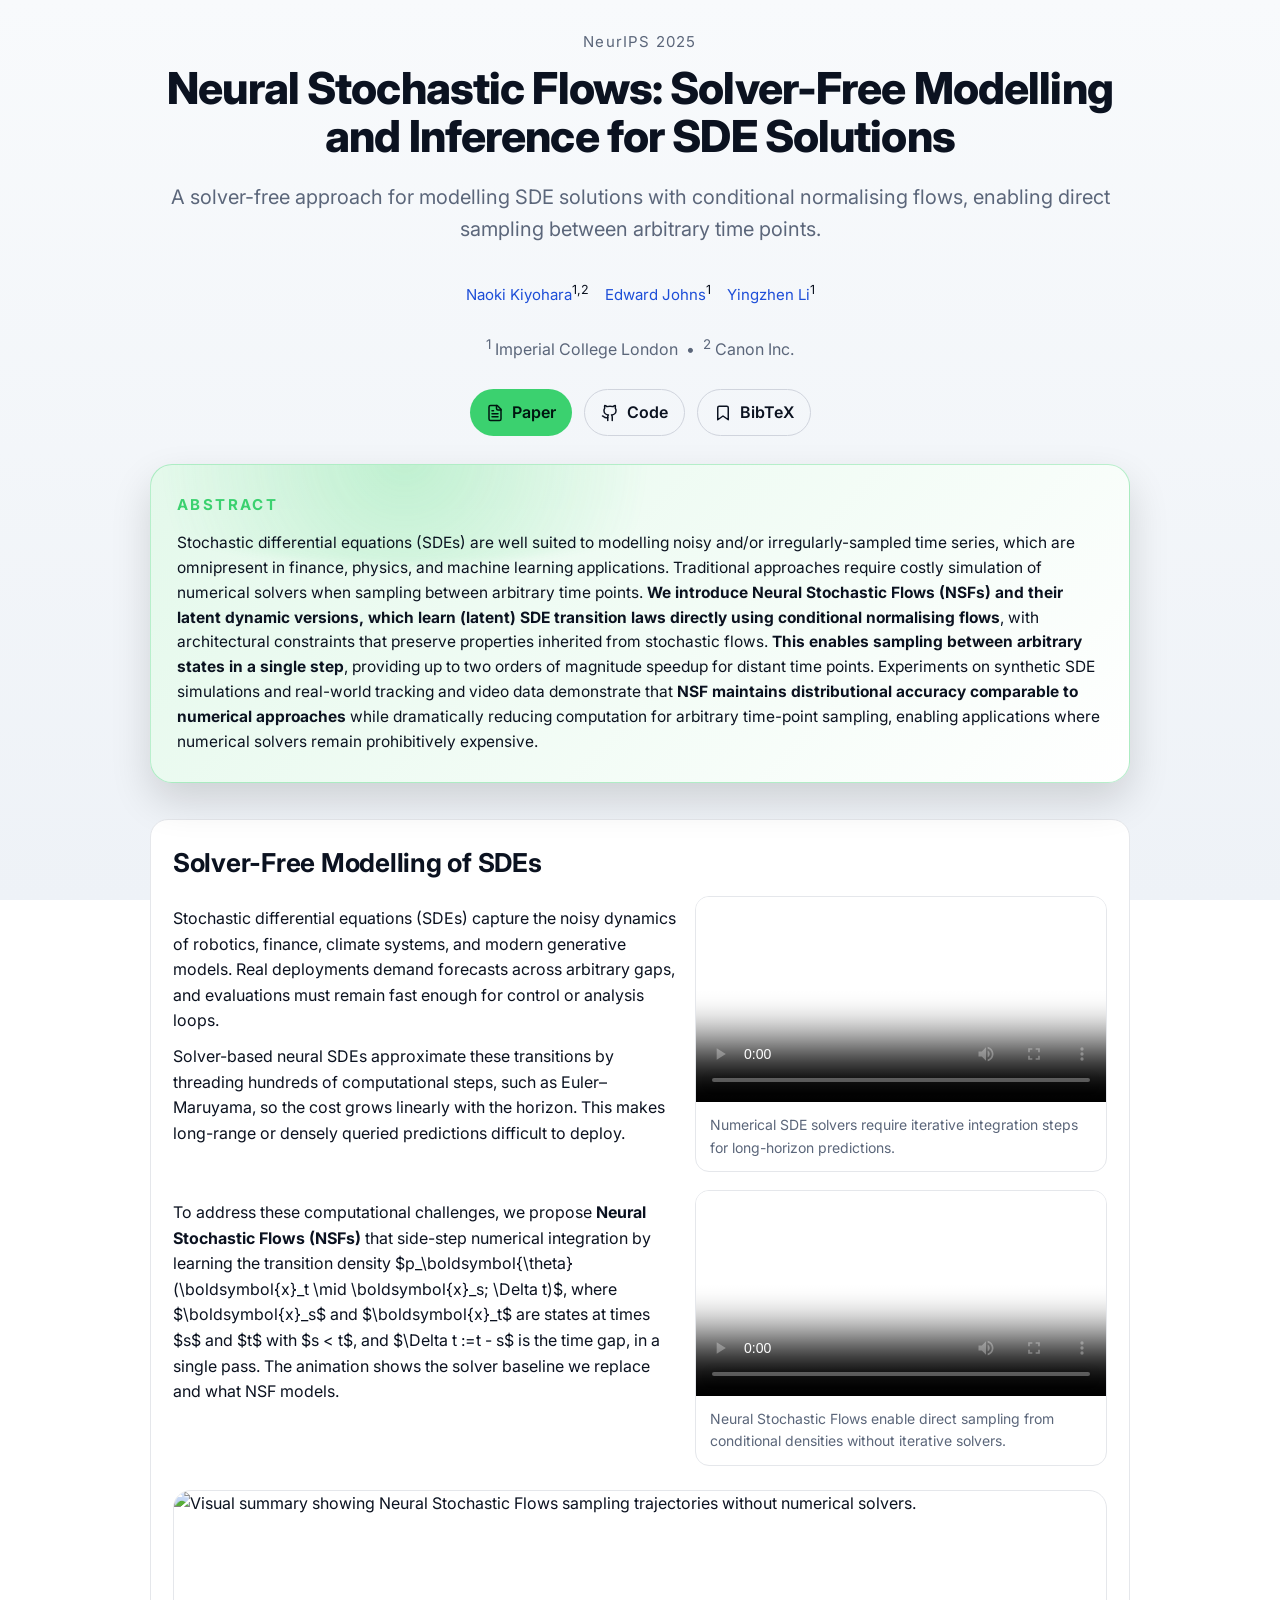
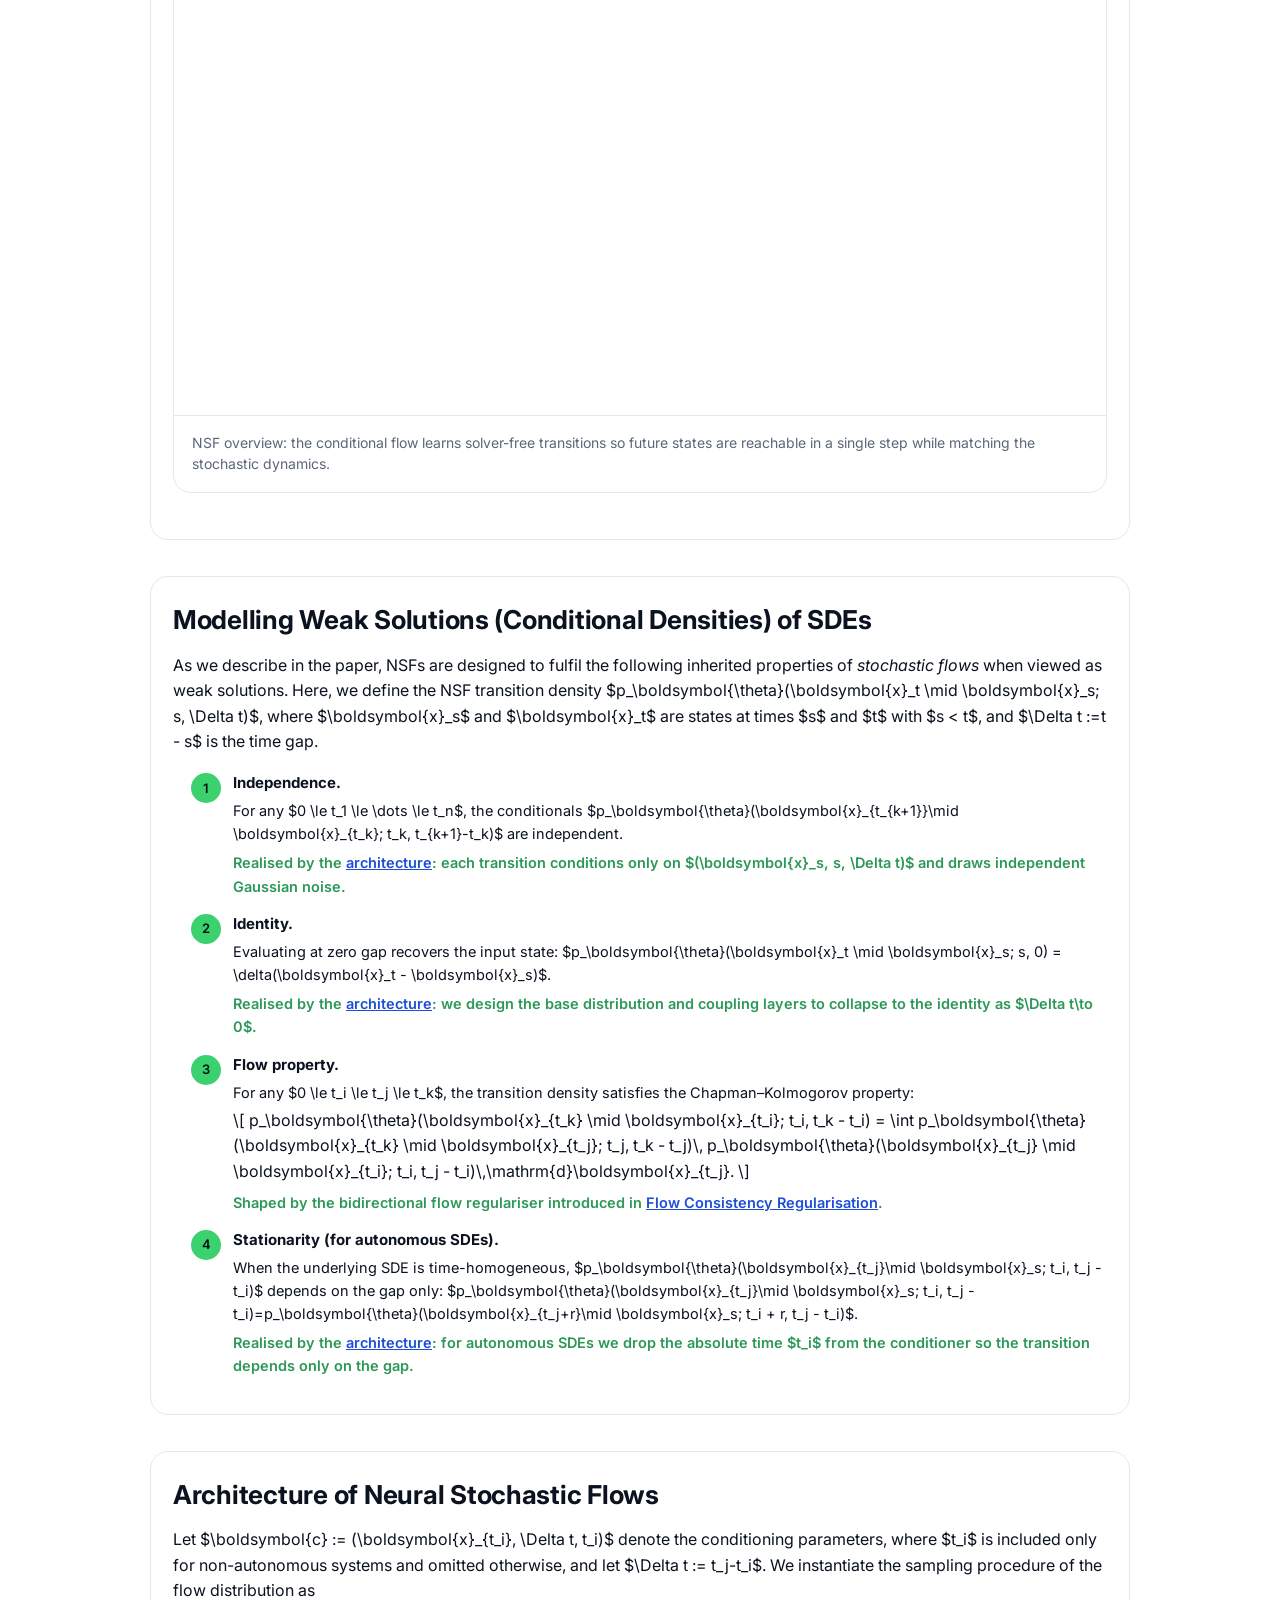
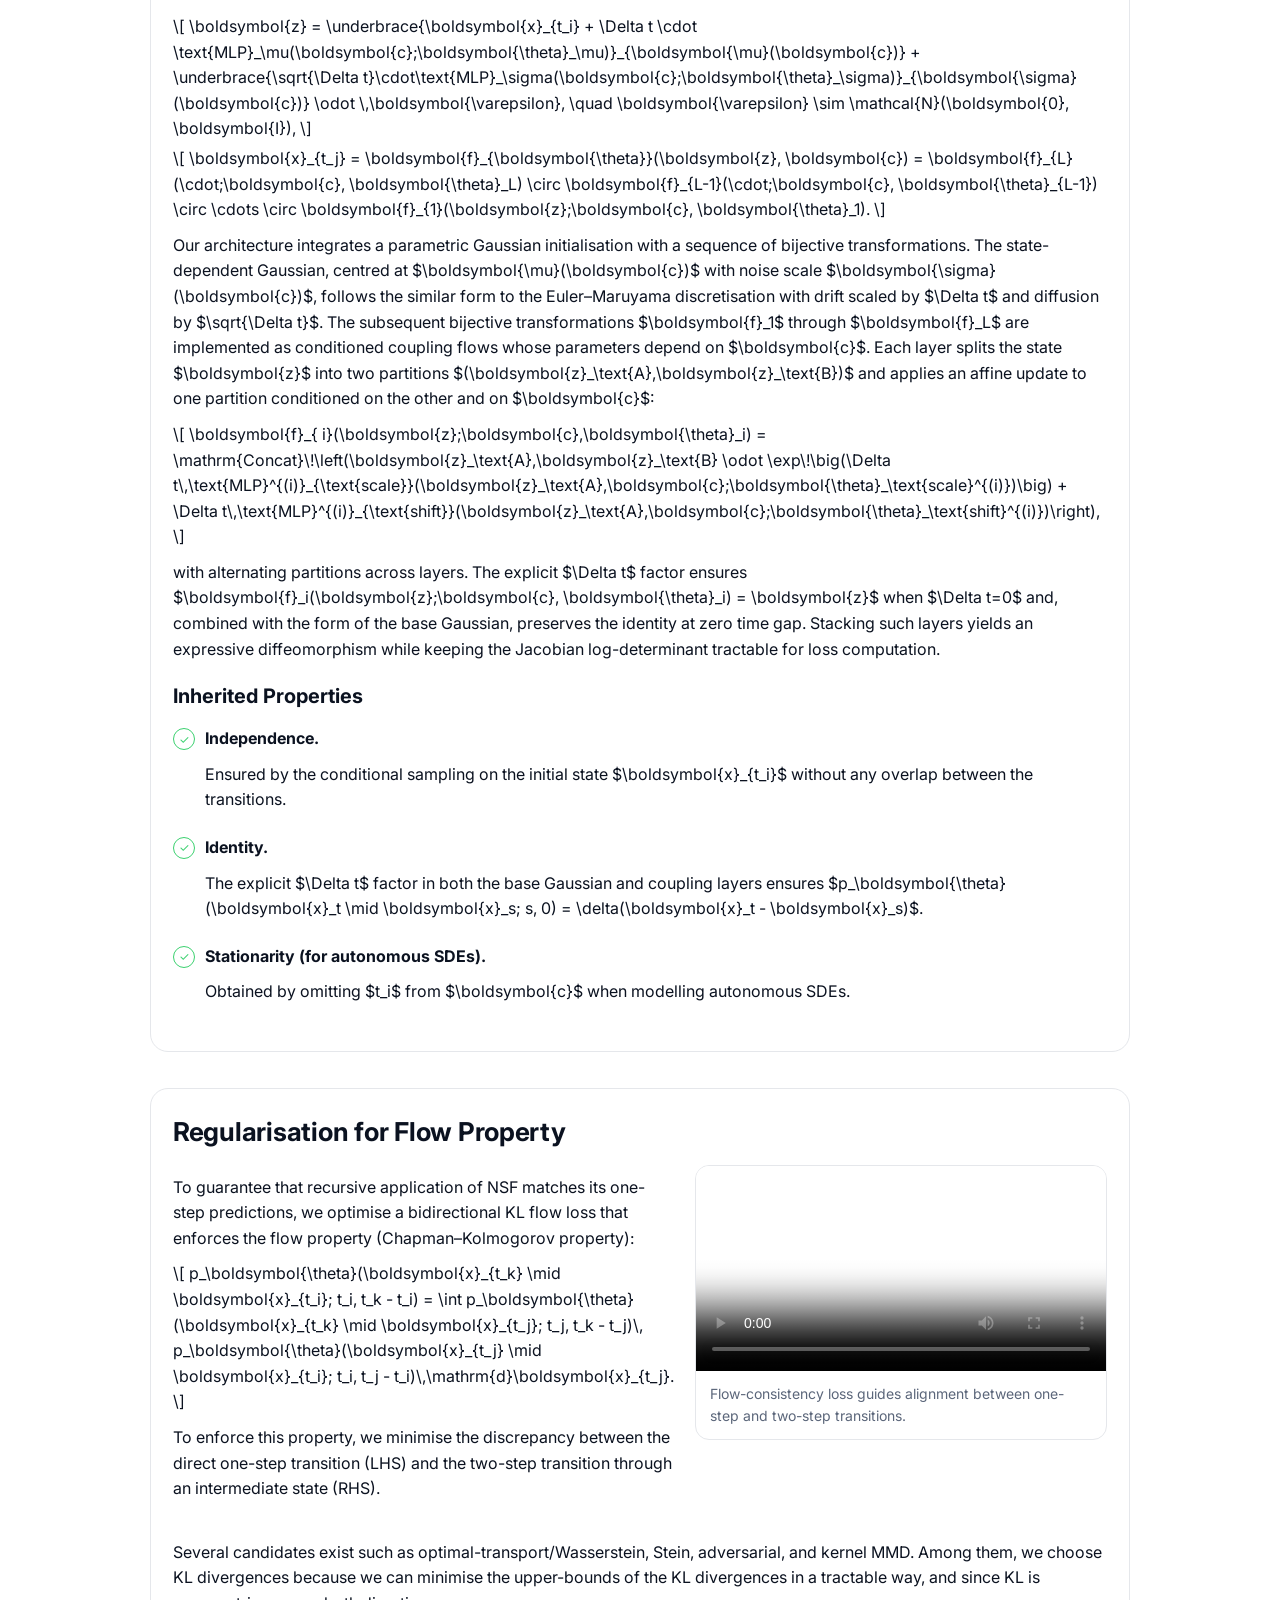
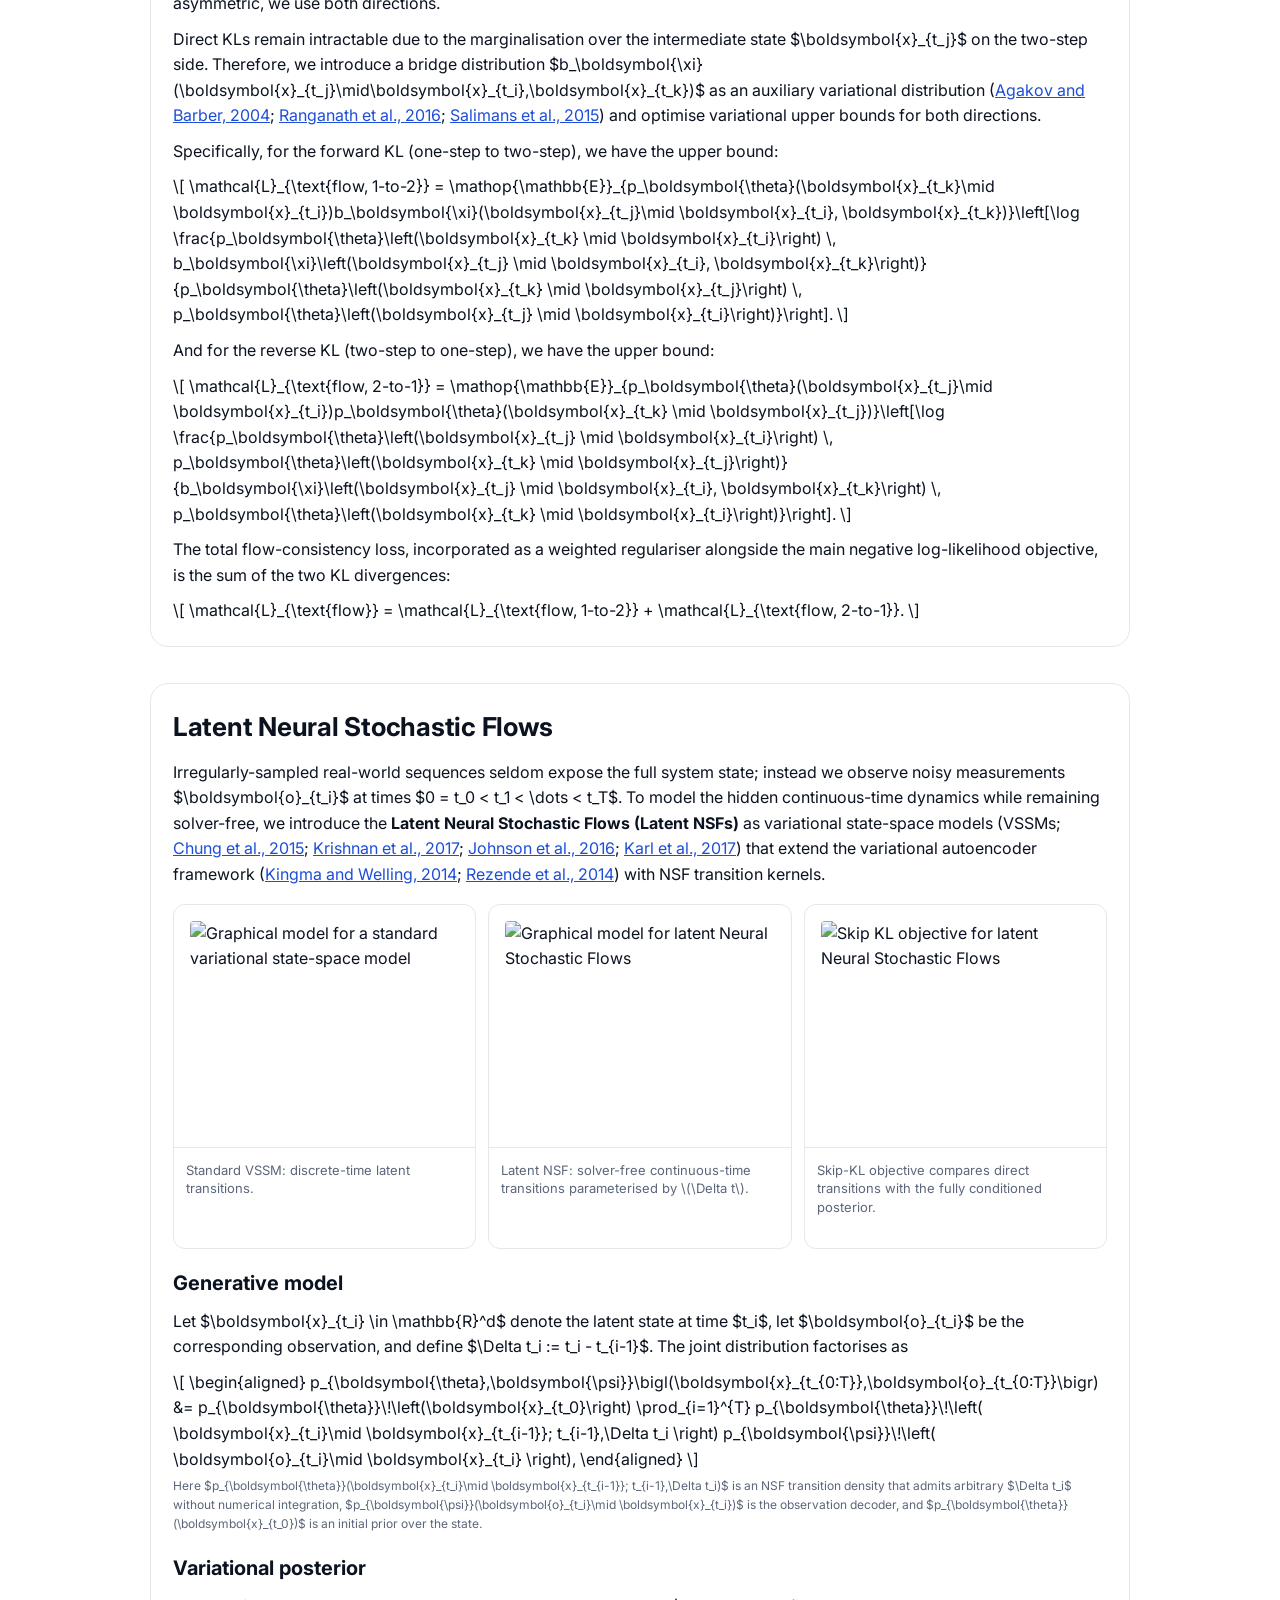
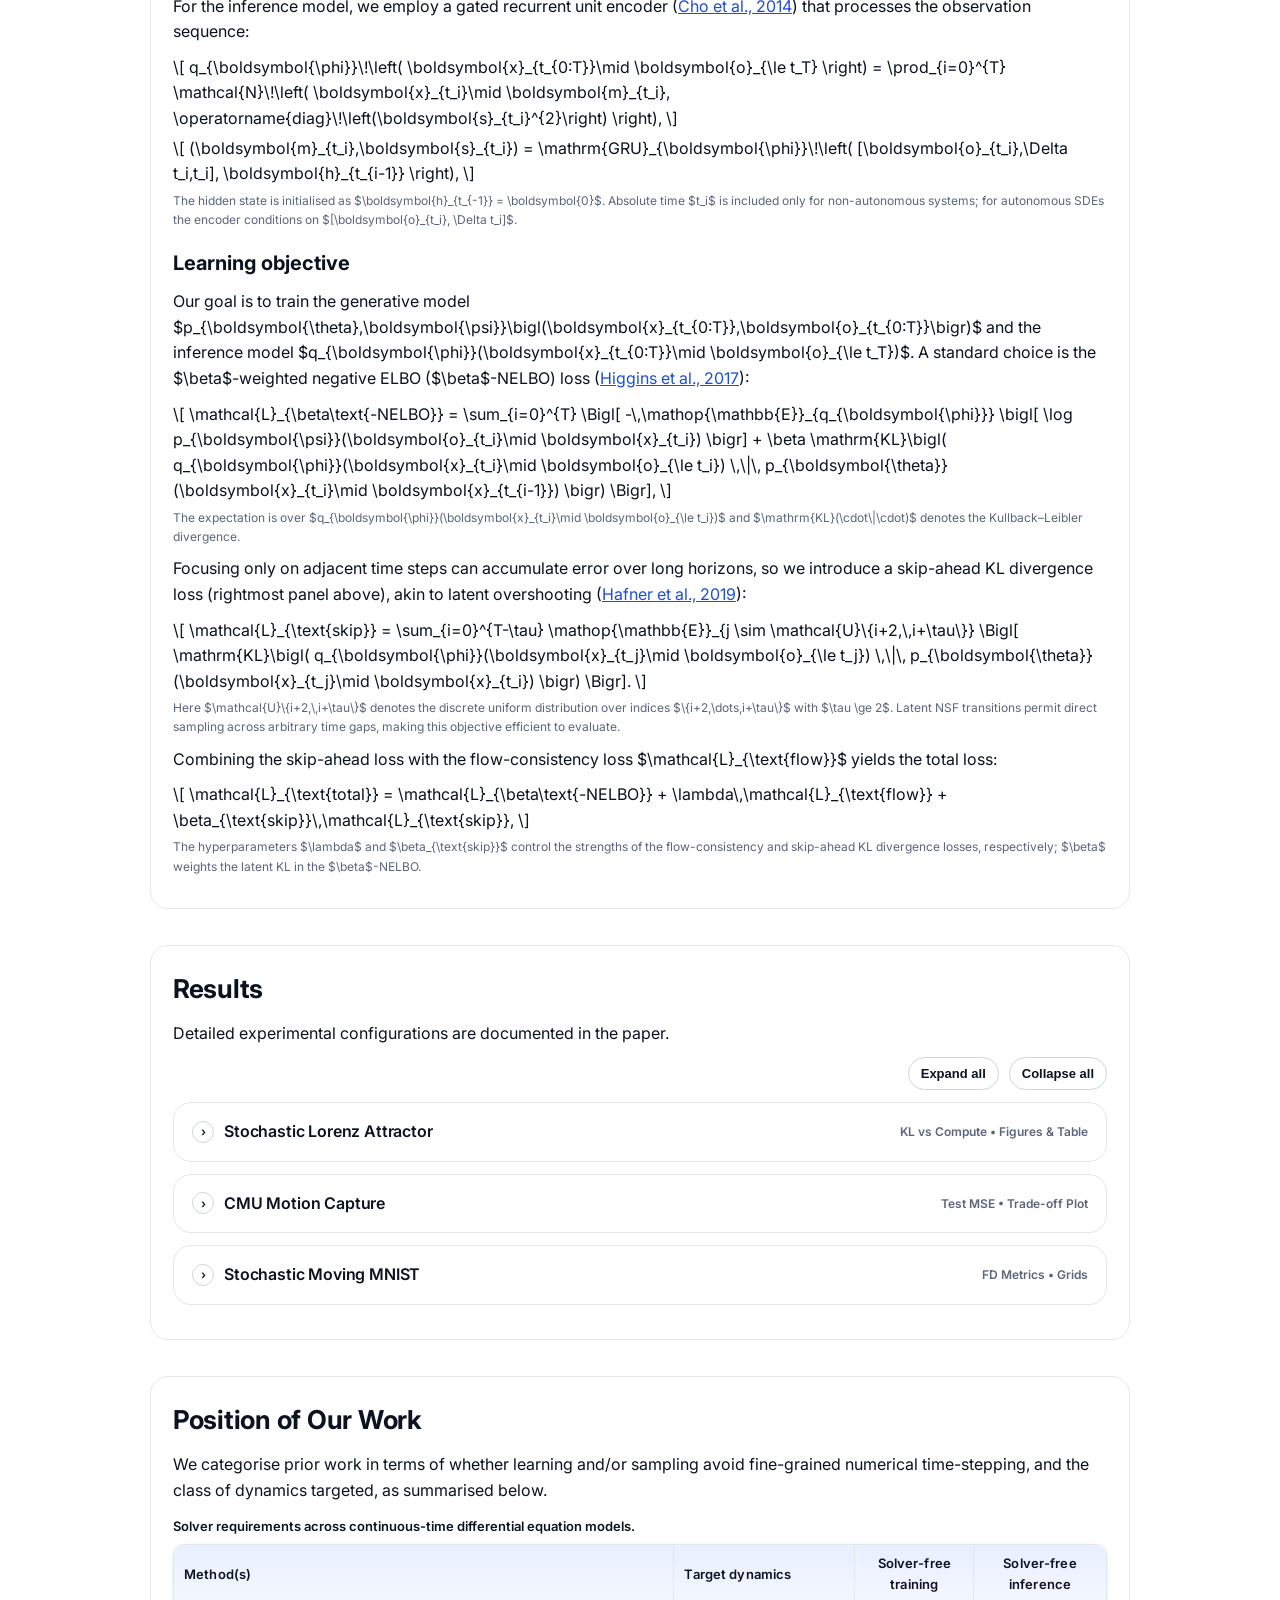
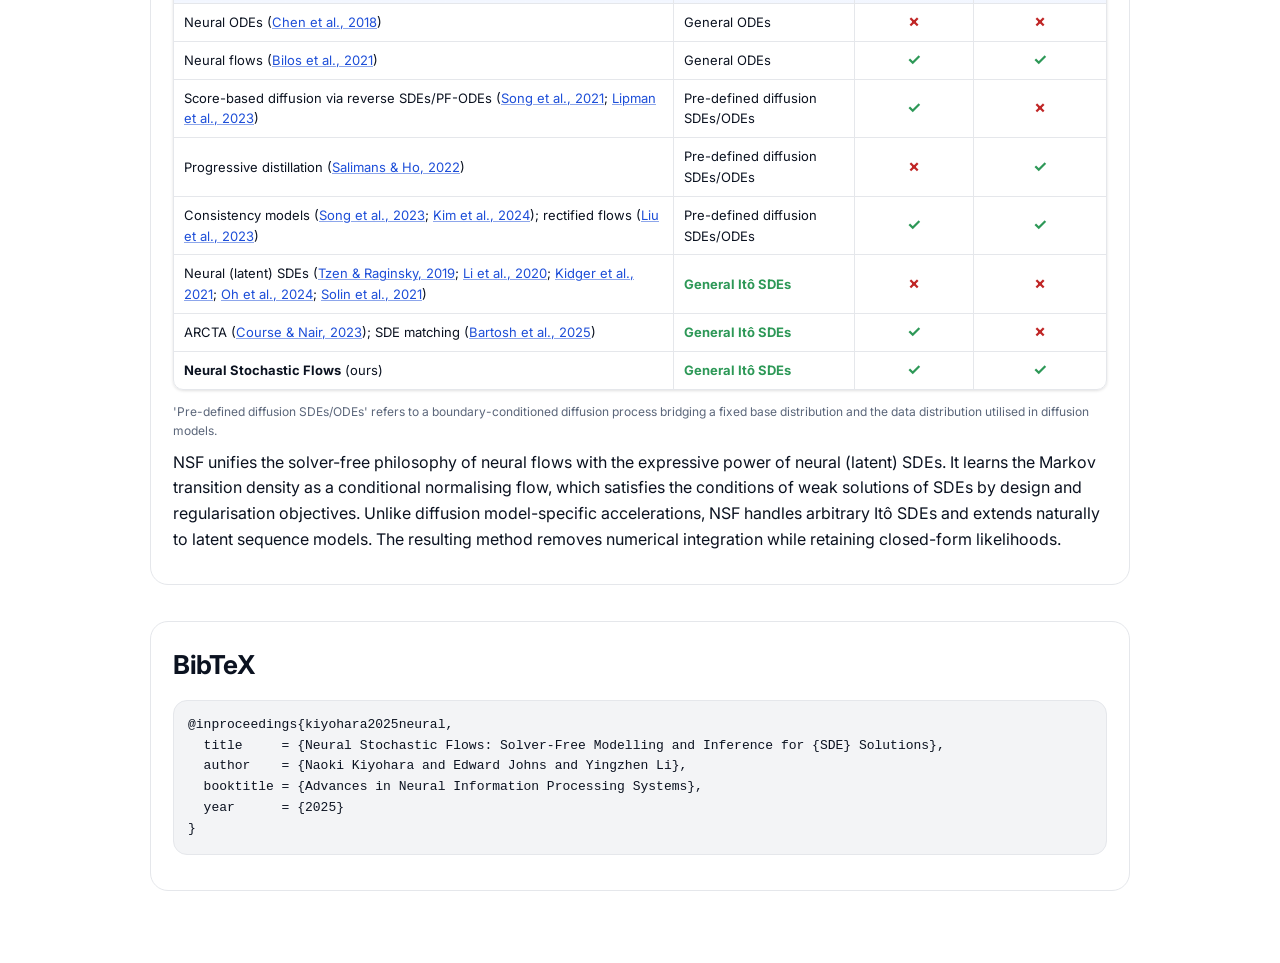
==== commit 2db665ae: "Update style" ====
--- a/site/index.html
+++ b/site/index.html
@@ -6,7 +6,7 @@
   <meta name="viewport" content="width=device-width, initial-scale=1">
   <title>Neural Stochastic Flows: Solver-Free Modelling and Inference for SDE Solutions</title>
   <meta name="description"
-    content="Neural Stochastic Flows learn solver-free transition densities for stochastic differential equations using conditional normalising flows and flow-consistency regularisation.">
+    content="A solver-free approach for modelling SDE solutions with conditional normalising flows, enabling direct sampling between arbitrary time points.">
   <link rel="canonical" href="https://nkiyohara.github.io/nsf-neurips2025/">
   <meta name="google-site-verification" content="eGSTGsxZa4Nu4AuizmddLZ7aBxPB9lxbAyWBd9RHfyo">
   <meta property="og:title" content="Neural Stochastic Flows: Solver-Free Modelling and Inference for SDE Solutions">
@@ -45,6 +45,7 @@
       "@type": "ScholarlyArticle",
       "name": "Neural Stochastic Flows: Solver-Free Modelling and Inference for SDE Solutions",
       "headline": "Neural Stochastic Flows: Solver-Free Modelling and Inference for SDE Solutions",
+      "description": "A solver-free approach for modelling SDE solutions with conditional normalising flows, enabling direct sampling between arbitrary time points.",
       "abstract": "Neural Stochastic Flows (NSFs) learn solver-free transition densities for stochastic differential equations using conditional normalising flows and flow-consistency regularisation. They enable sampling between arbitrary states in a single step, accelerating inference while retaining distributional accuracy across synthetic and real-world datasets.",
       "url": "https://nkiyohara.github.io/nsf-neurips2025/",
       "inLanguage": "en",
@@ -93,16 +94,19 @@
 <body>
   <div class="wrap">
     <header class="hero">
+      <p class="venue">NeurIPS 2025</p>
       <h1 class="title">Neural Stochastic Flows:<wbr> Solver-Free Modelling and Inference for SDE Solutions</h1>
-      <p class="venue">NeurIPS 2025</p>
-      <div class="authors">
-        <span><a href="https://nkiyohara.github.io/" target="_blank" rel="noopener">Naoki
-            Kiyohara</a><sup>1,2</sup></span>
-        <span><a href="https://www.robot-learning.uk/" target="_blank" rel="noopener">Edward
-            Johns</a><sup>1</sup></span>
-        <span><a href="https://yingzhenli.net" target="_blank" rel="noopener">Yingzhen Li</a><sup>1</sup></span>
-        <span class="affil"><sup>1</sup>Imperial College London, <sup>2</sup>Canon Inc.</span>
-      </div>
+      <p class="subtitle">A solver-free approach for modelling SDE solutions with conditional normalising flows, enabling
+        direct sampling between arbitrary time points.</p>
+      <ul class="authors">
+        <li><a href="https://nkiyohara.github.io/" target="_blank" rel="noopener">Naoki
+            Kiyohara</a><sup>1,2</sup></li>
+        <li><a href="https://www.robot-learning.uk/" target="_blank" rel="noopener">Edward
+            Johns</a><sup>1</sup></li>
+        <li><a href="https://yingzhenli.net" target="_blank" rel="noopener">Yingzhen
+            Li</a><sup>1</sup></li>
+      </ul>
+      <p class="affil"><sup>1</sup> Imperial College London &nbsp;•&nbsp; <sup>2</sup> Canon Inc.</p>
       <div class="cta">
         <a class="btn primary" href="https://arxiv.org/abs/2510.25769" target="_blank" rel="noopener">
           <svg class="icon icon-file-text" viewBox="0 0 24 24" aria-hidden="true" focusable="false">
@@ -115,6 +119,12 @@
             <use href="assets/icons.svg#icon-github"></use>
           </svg>
           Code
+        </a>
+        <a class="btn ghost" href="#bibtex">
+          <svg class="icon icon-bookmark" viewBox="0 0 24 24" aria-hidden="true" focusable="false">
+            <use href="assets/icons.svg#icon-bookmark"></use>
+          </svg>
+          BibTeX
         </a>
       </div>
     </header>
@@ -191,6 +201,12 @@
             </figcaption>
           </figure>
         </div>
+        <figure class="figure-one">
+          <img src="assets/images/teaser.jpg" width="1600" height="900" loading="lazy"
+            alt="Visual summary showing Neural Stochastic Flows sampling trajectories without numerical solvers.">
+          <figcaption>NSF overview: the conditional flow learns solver-free transitions so future states are reachable in a
+            single step while matching the stochastic dynamics.</figcaption>
+        </figure>
       </div>
     </section>
 
@@ -585,8 +601,8 @@
         <p>Detailed experimental configurations are documented in the paper.</p>
 
         <div class="results-toolbar">
-          <button class="btn small" type="button" onclick="toggleAll(true)">Expand all</button>
-          <button class="btn small" type="button" onclick="toggleAll(false)">Collapse all</button>
+          <button class="btn small" type="button" data-toggle-details="open">Expand all</button>
+          <button class="btn small" type="button" data-toggle-details="close">Collapse all</button>
         </div>
 
         <div class="results-accordion">
@@ -1045,6 +1061,23 @@
         </div>
       </div>
     </section>
+
+    <div class="lightbox" id="figure-lightbox" aria-hidden="true" role="dialog" aria-label="Expanded figure view">
+      <div class="lightbox__backdrop" data-lightbox-dismiss></div>
+      <div class="lightbox__content" role="document">
+        <button type="button" class="lightbox__close" aria-label="Close expanded figure" data-lightbox-dismiss>
+          <svg viewBox="0 0 24 24" aria-hidden="true" focusable="false">
+            <path d="M6 6l12 12M18 6L6 18" stroke="currentColor" stroke-width="1.8" stroke-linecap="round"
+              stroke-linejoin="round" />
+          </svg>
+        </button>
+        <figure>
+          <img src="about:blank" alt="" aria-hidden="true">
+          <figcaption></figcaption>
+        </figure>
+      </div>
+    </div>
+
     </main>
   </div>
 </body>
--- a/site/css/style.css
+++ b/site/css/style.css
@@ -167,6 +167,8 @@
   justify-content: center;
   gap: 10px 16px;
   font-size: 15px;
+  list-style: none;
+  padding-left: 0;
 }
 
 .authors a {
@@ -232,6 +234,89 @@
 .abstract-card p {
   margin: 14px 0 0;
   font-size: 15.5px;
+}
+
+.figure-one {
+  margin: 24px 0;
+  border: 1px solid var(--border);
+  border-radius: var(--radius);
+  overflow: hidden;
+  background: var(--panel);
+  padding: 0;
+  box-shadow: none;
+  position: relative;
+  transition: border-color 0.2s ease, transform 0.2s ease, box-shadow 0.2s ease;
+}
+
+.figure-one img {
+  width: 100%;
+  height: auto;
+  display: block;
+  border-radius: 0;
+  background: none;
+  padding: 0;
+  transition: transform 0.2s ease;
+}
+
+.figure-one figcaption {
+  margin: 0;
+  padding: 16px 18px 18px;
+  font-size: 14px;
+  color: var(--muted);
+  line-height: 1.5;
+  border-top: 1px solid var(--border);
+}
+
+.figure-one.is-lightbox-trigger {
+  cursor: zoom-in;
+}
+
+.figure-one.is-lightbox-trigger::before,
+.figure-one.is-lightbox-trigger::after {
+  content: "";
+  position: absolute;
+  right: 18px;
+  bottom: 18px;
+  width: 40px;
+  height: 40px;
+  border-radius: 50%;
+  pointer-events: none;
+  opacity: 0;
+  transition: opacity 0.2s ease, transform 0.2s ease;
+  z-index: 2;
+}
+
+.figure-one.is-lightbox-trigger::before {
+  border: 1px solid var(--accent);
+  background-color: color-mix(in srgb, var(--panel) 85%, rgba(0, 0, 0, 0.05));
+  box-shadow: 0 6px 14px rgba(0, 0, 0, 0.18);
+}
+
+.figure-one.is-lightbox-trigger::after {
+  background-color: var(--accent);
+  mask: url("data:image/svg+xml,%3Csvg viewBox='0 0 24 24' xmlns='http://www.w3.org/2000/svg'%3E%3Ccircle cx='11' cy='11' r='5.2' fill='none' stroke='%23000' stroke-width='2.4'/%3E%3Cpath d='M14.8 14.8L20.4 20.4' stroke='%23000' stroke-width='2.4' stroke-linecap='round'/%3E%3C/svg%3E") center/26px 26px no-repeat;
+  -webkit-mask: url("data:image/svg+xml,%3Csvg viewBox='0 0 24 24' xmlns='http://www.w3.org/2000/svg'%3E%3Ccircle cx='11' cy='11' r='5.2' fill='none' stroke='%23000' stroke-width='2.4'/%3E%3Cpath d='M14.8 14.8L20.4 20.4' stroke='%23000' stroke-width='2.4' stroke-linecap='round'/%3E%3C/svg%3E") center/26px 26px no-repeat;
+  z-index: 3;
+}
+
+.figure-one.is-lightbox-trigger:hover,
+.figure-one.is-lightbox-trigger:focus-visible {
+  border-color: color-mix(in srgb, var(--accent) 65%, var(--border));
+  box-shadow: 0 20px 36px rgba(0, 0, 0, 0.16);
+  transform: translateY(-2px);
+}
+
+.figure-one.is-lightbox-trigger:hover img,
+.figure-one.is-lightbox-trigger:focus-visible img {
+  transform: scale(1.01);
+}
+
+.figure-one.is-lightbox-trigger:hover::before,
+.figure-one.is-lightbox-trigger:focus-visible::before,
+.figure-one.is-lightbox-trigger:hover::after,
+.figure-one.is-lightbox-trigger:focus-visible::after {
+  opacity: 1;
+  transform: scale(1.05);
 }
 
 section {
@@ -361,6 +446,13 @@
 
 .result-block {
   margin-top: 24px;
+}
+
+.result-label {
+  margin: 22px 0 10px;
+  font-size: 15px;
+  font-weight: 600;
+  color: var(--muted);
 }
 
 .image-grid {
@@ -388,6 +480,8 @@
   /* Safari compatibility: ensure proper box model */
   box-sizing: border-box;
   min-width: 0;
+  position: relative;
+  transition: border-color 0.2s ease, transform 0.2s ease, box-shadow 0.2s ease;
 }
 
 .image-grid img {
@@ -403,6 +497,7 @@
   box-sizing: border-box;
   /* Safari compatibility: prevent image overflow */
   max-height: 220px;
+  transition: transform 0.2s ease;
 }
 
 .image-grid figcaption {
@@ -415,7 +510,79 @@
   line-height: 1.45;
   /* Safari compatibility: ensure caption doesn't overflow or overlap */
   min-height: fit-content;
-  padding-top: 2px;
+  padding: 14px 0 2px;
+  position: relative;
+}
+
+.image-grid figcaption::before {
+  content: "";
+  position: absolute;
+  top: 0;
+  left: -12px;
+  right: -12px;
+  height: 1px;
+  background: var(--border);
+}
+
+.image-grid figure.is-lightbox-trigger {
+  cursor: zoom-in;
+}
+
+.image-grid figure.is-lightbox-trigger::before {
+  content: "";
+  position: absolute;
+  right: 18px;
+  bottom: 18px;
+  width: 36px;
+  height: 36px;
+  border-radius: 50%;
+  border: 1px solid var(--accent);
+  background-color: color-mix(in srgb, var(--panel) 85%, rgba(0, 0, 0, 0.05));
+  box-shadow: 0 4px 10px rgba(0, 0, 0, 0.15);
+  opacity: 0;
+  pointer-events: none;
+  transition: opacity 0.2s ease, transform 0.2s ease;
+  z-index: 2;
+}
+
+.image-grid figure.is-lightbox-trigger:hover,
+.image-grid figure.is-lightbox-trigger:focus-visible {
+  border-color: color-mix(in srgb, var(--accent) 65%, var(--border));
+  box-shadow: 0 12px 26px rgba(0, 0, 0, 0.22);
+  transform: translateY(-2px);
+}
+
+.image-grid figure.is-lightbox-trigger:hover img,
+.image-grid figure.is-lightbox-trigger:focus-visible img {
+  transform: scale(1.01);
+}
+
+.image-grid figure.is-lightbox-trigger:hover::before,
+.image-grid figure.is-lightbox-trigger:focus-visible::before {
+  opacity: 1;
+  transform: scale(1.05);
+}
+
+.image-grid figure.is-lightbox-trigger::after {
+  content: "";
+  position: absolute;
+  right: 18px;
+  bottom: 18px;
+  width: 36px;
+  height: 36px;
+  background-color: var(--accent);
+  mask: url("data:image/svg+xml,%3Csvg viewBox='0 0 24 24' xmlns='http://www.w3.org/2000/svg'%3E%3Ccircle cx='11' cy='11' r='5.2' fill='none' stroke='%23000' stroke-width='2.4'/%3E%3Cpath d='M14.8 14.8L20.4 20.4' stroke='%23000' stroke-width='2.4' stroke-linecap='round'/%3E%3C/svg%3E") center/24px 24px no-repeat;
+  -webkit-mask: url("data:image/svg+xml,%3Csvg viewBox='0 0 24 24' xmlns='http://www.w3.org/2000/svg'%3E%3Ccircle cx='11' cy='11' r='5.2' fill='none' stroke='%23000' stroke-width='2.4'/%3E%3Cpath d='M14.8 14.8L20.4 20.4' stroke='%23000' stroke-width='2.4' stroke-linecap='round'/%3E%3C/svg%3E") center/24px 24px no-repeat;
+  opacity: 0;
+  pointer-events: none;
+  transition: opacity 0.2s ease, transform 0.2s ease;
+  z-index: 3;
+}
+
+.image-grid figure.is-lightbox-trigger:hover::after,
+.image-grid figure.is-lightbox-trigger:focus-visible::after {
+  opacity: 1;
+  transform: scale(1.05);
 }
 
 .result-figure {
@@ -848,3 +1015,110 @@
 html[data-theme="dark"] .invert-dark {
   filter: invert(1);
 }
+
+.lightbox {
+  position: fixed;
+  inset: 0;
+  display: flex;
+  align-items: center;
+  justify-content: center;
+  padding: clamp(18px, 4vw, 48px);
+  visibility: hidden;
+  opacity: 0;
+  pointer-events: none;
+  transition: opacity 0.2s ease, visibility 0.2s ease;
+  z-index: 1200;
+}
+
+.lightbox.is-active {
+  visibility: visible;
+  opacity: 1;
+  pointer-events: auto;
+}
+
+.lightbox__backdrop {
+  position: absolute;
+  inset: 0;
+  background: color-mix(in srgb, var(--bg) 80%, #000000);
+  opacity: 0.92;
+}
+
+.lightbox__content {
+  position: relative;
+  max-width: min(1200px, 96vw);
+  max-height: min(90vh, 900px);
+  width: 100%;
+  background: var(--panel);
+  border: 1px solid var(--border);
+  border-radius: calc(var(--radius) + 6px);
+  box-shadow: 0 24px 60px rgba(0, 0, 0, 0.55);
+  padding: clamp(16px, 3vw, 26px);
+  display: flex;
+  flex-direction: column;
+  gap: 16px;
+  box-sizing: border-box;
+}
+
+.lightbox__content figure {
+  margin: 0;
+  display: flex;
+  flex-direction: column;
+  gap: 14px;
+}
+
+.lightbox__content img {
+  width: 100%;
+  max-height: calc(80vh - 80px);
+  border-radius: 12px;
+  background: #ffffff;
+  padding: 6px;
+  box-sizing: border-box;
+  object-fit: contain;
+}
+
+.lightbox__content figcaption {
+  font-size: 15px;
+  color: var(--muted);
+  line-height: 1.5;
+}
+
+.lightbox__close {
+  position: absolute;
+  top: 12px;
+  right: 12px;
+  border: 1px solid var(--ghost-border);
+  border-radius: 999px;
+  width: 36px;
+  height: 36px;
+  display: inline-flex;
+  align-items: center;
+  justify-content: center;
+  background: color-mix(in srgb, var(--panel) 60%, transparent);
+  color: var(--text);
+  cursor: pointer;
+  transition: background 0.15s ease, transform 0.15s ease;
+}
+
+.lightbox__close:hover {
+  background: color-mix(in srgb, var(--panel) 80%, transparent);
+  transform: scale(1.05);
+}
+
+.lightbox__close svg {
+  width: 18px;
+  height: 18px;
+}
+
+body.lightbox-open {
+  overflow: hidden;
+}
+
+.image-grid--two {
+  grid-template-columns: repeat(2, minmax(0, 1fr));
+}
+
+@media (max-width: 640px) {
+  .image-grid--two {
+    grid-template-columns: 1fr;
+  }
+}
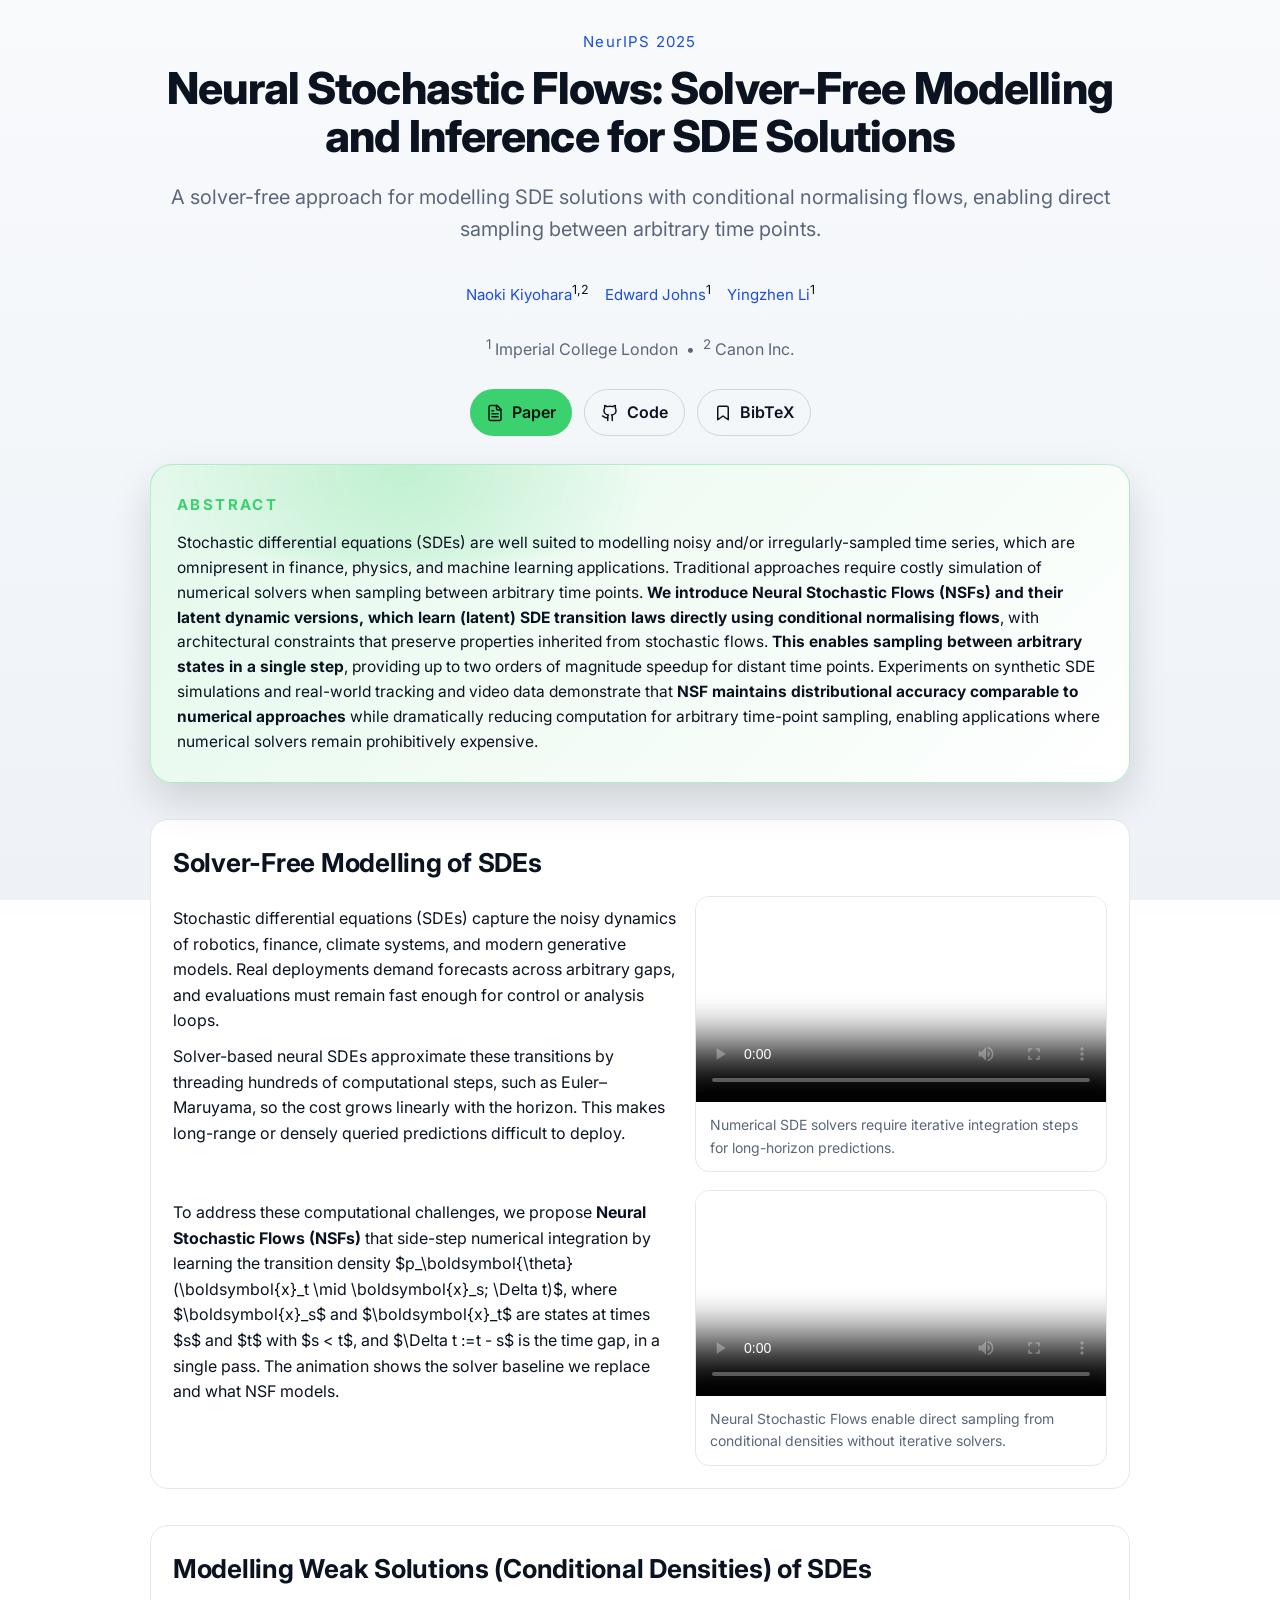
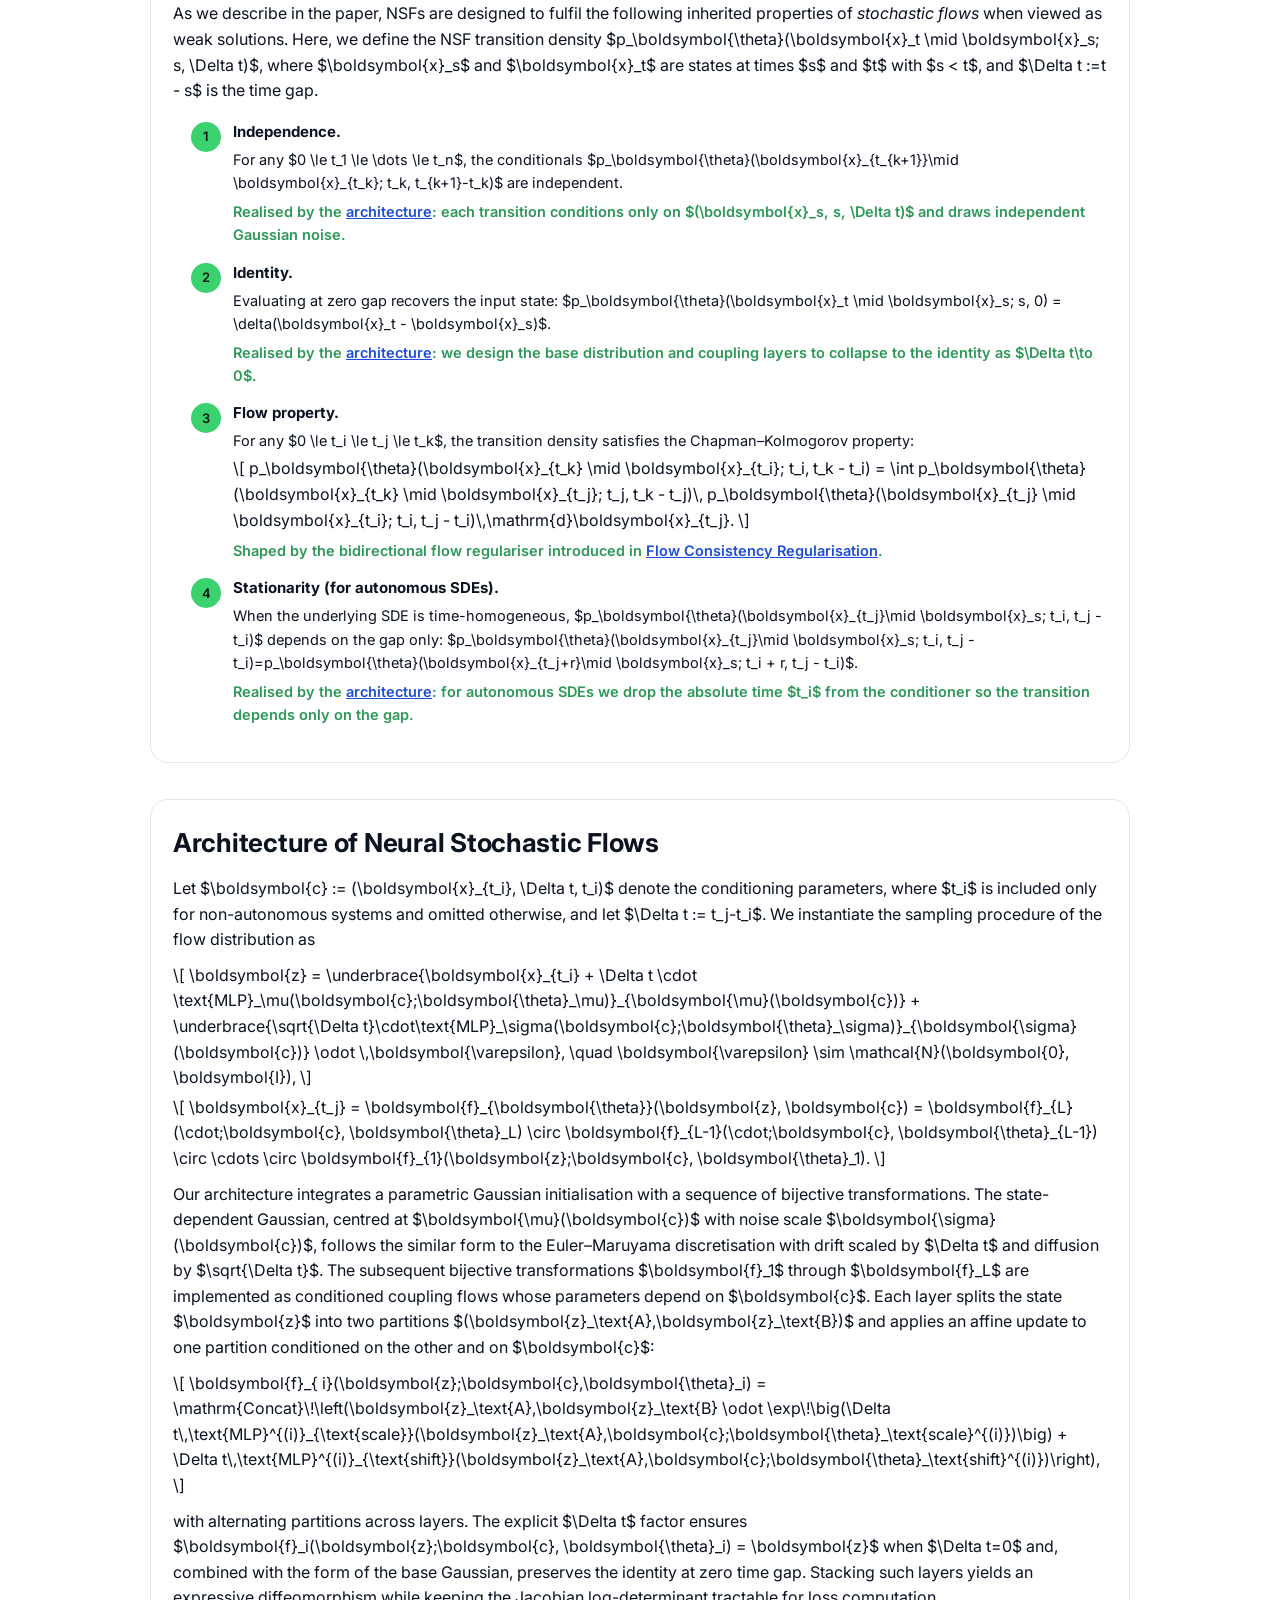
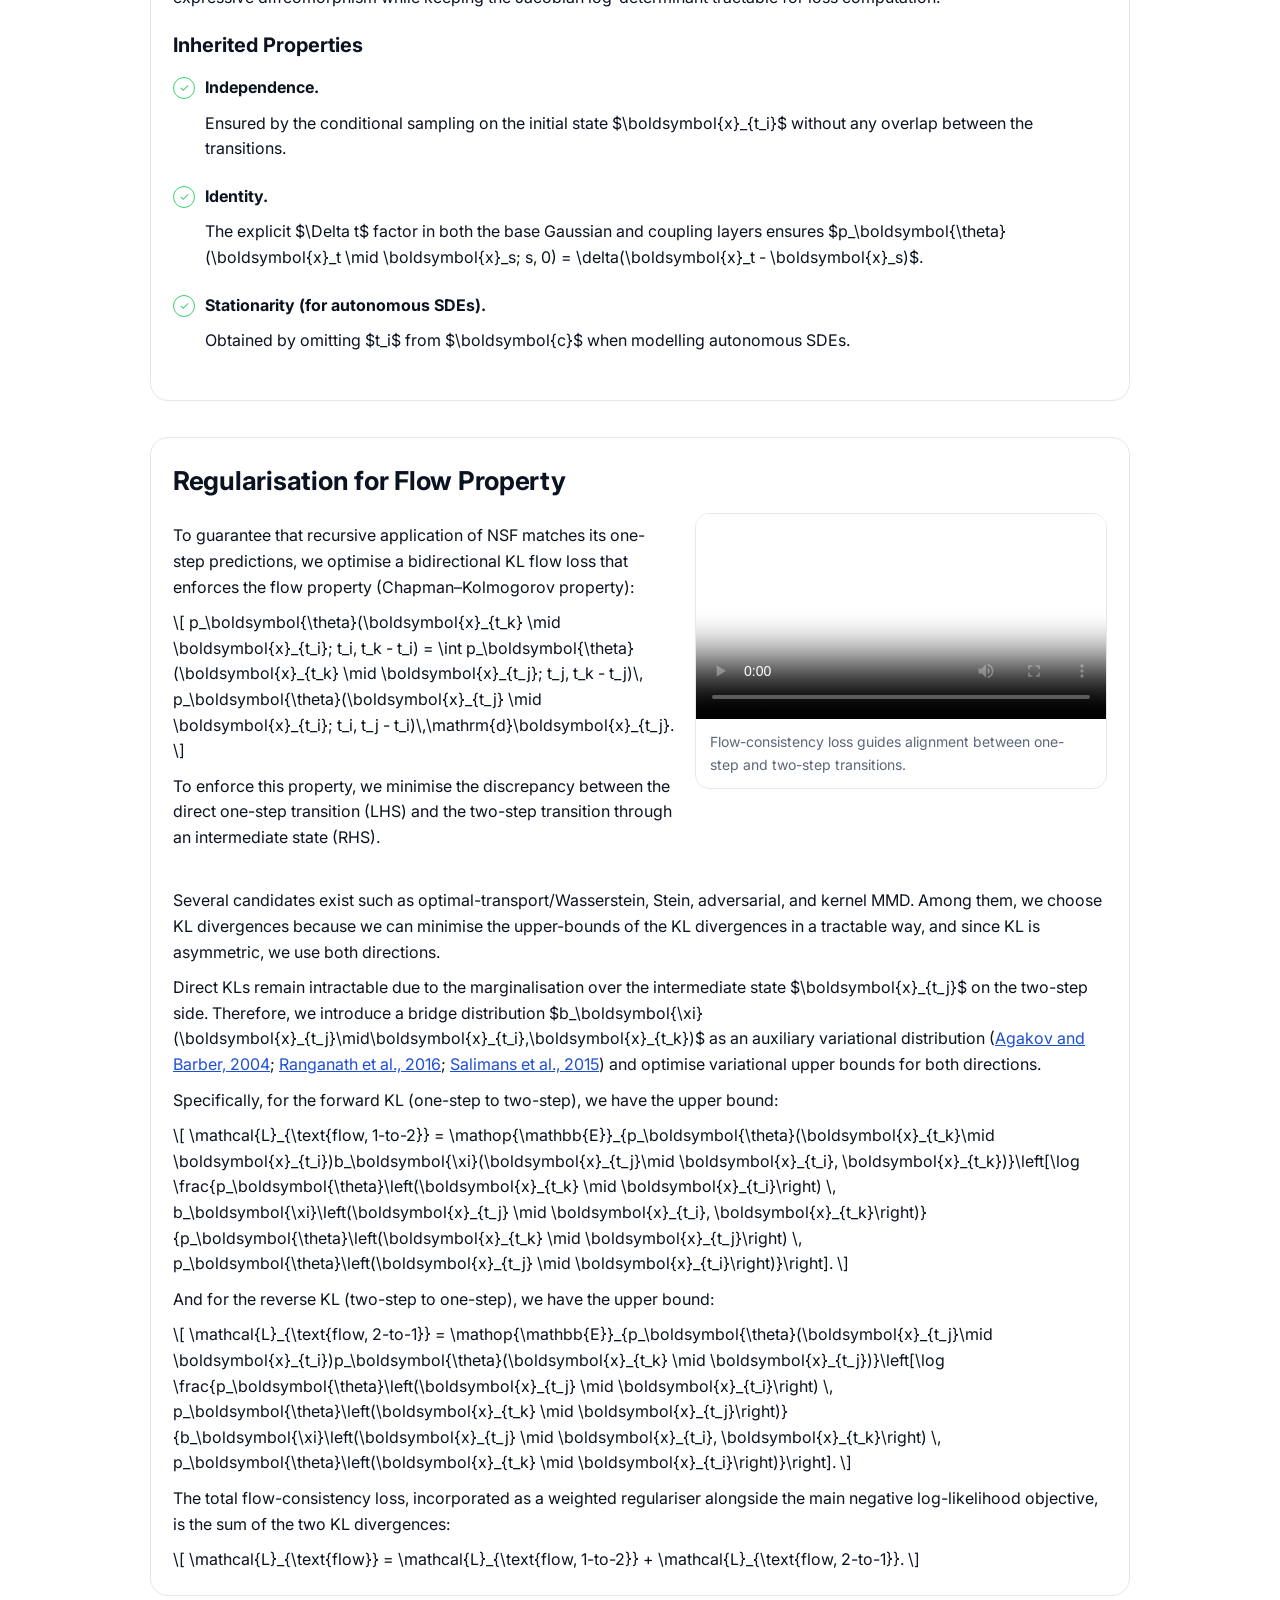
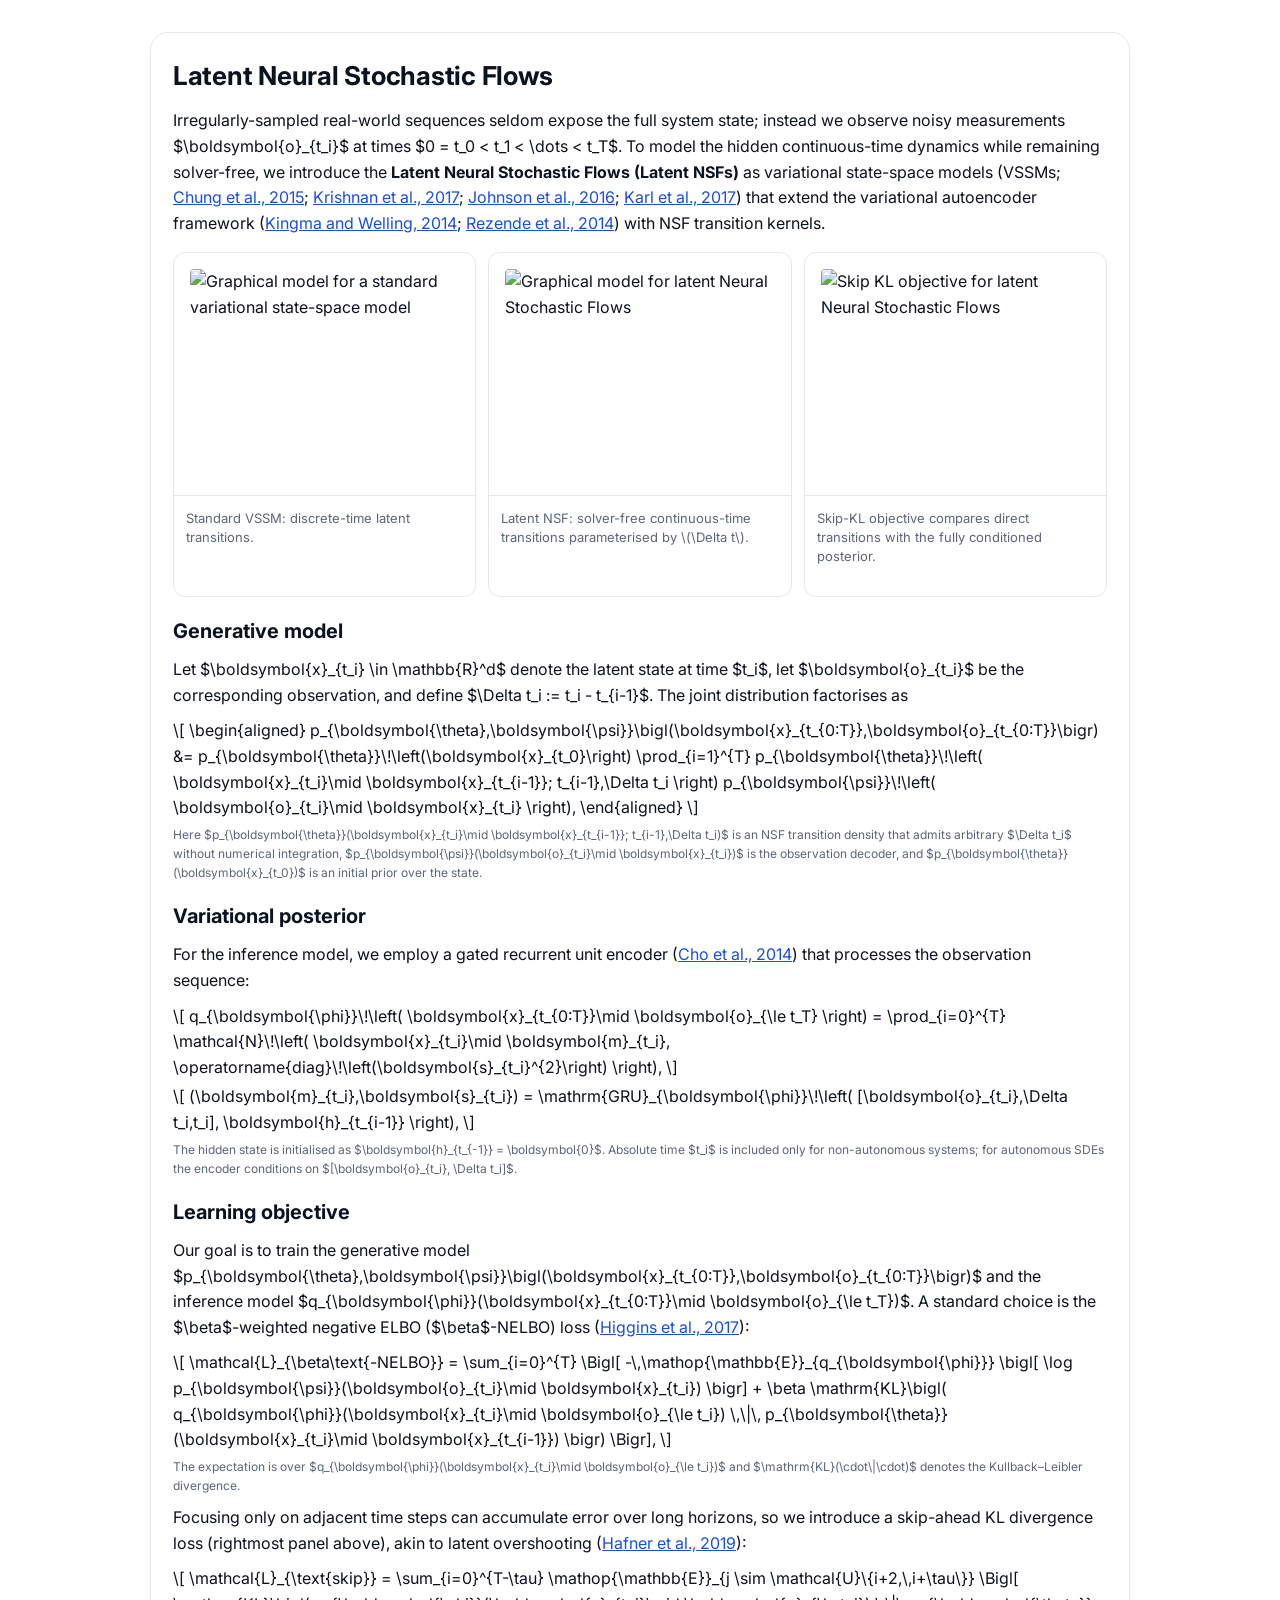
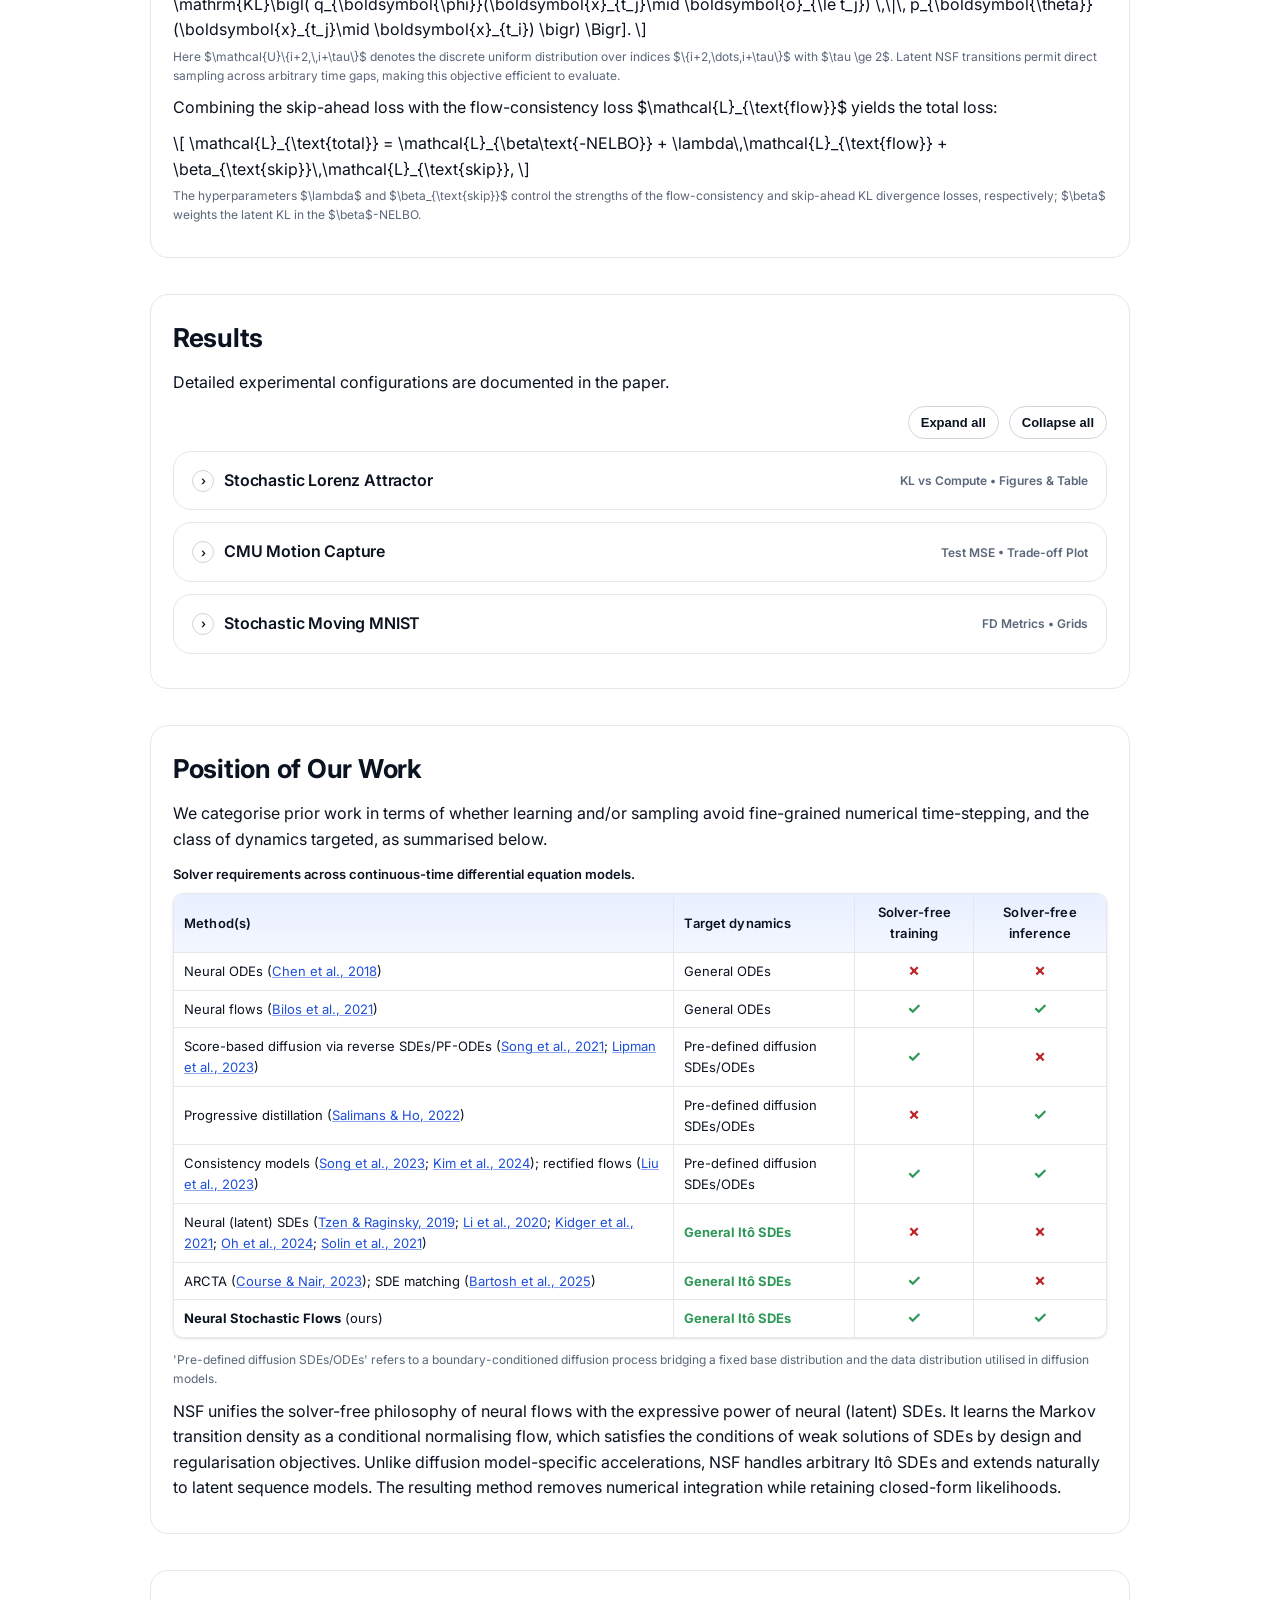
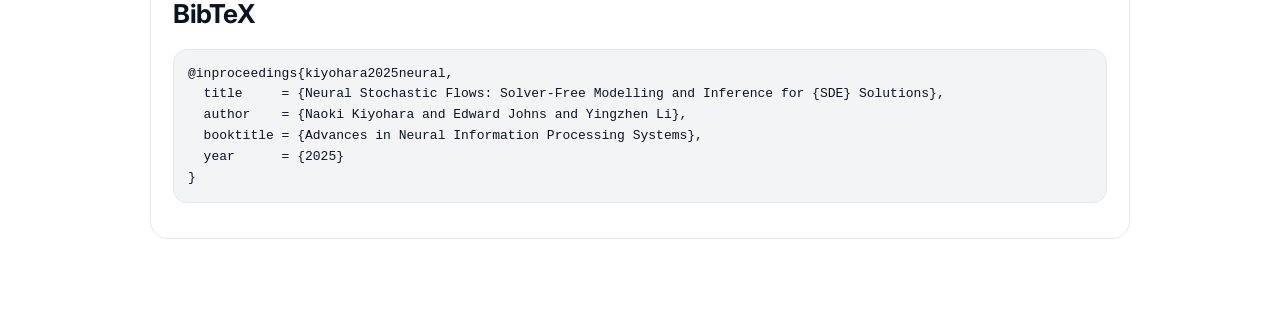
==== commit b3fb1780: "Update" ====
--- a/site/index.html
+++ b/site/index.html
@@ -94,7 +94,8 @@
 <body>
   <div class="wrap">
     <header class="hero">
-      <p class="venue">NeurIPS 2025</p>
+      <p class="venue"><a href="https://neurips.cc/virtual/2025/loc/san-diego/poster/118182" target="_blank"
+          rel="noopener">NeurIPS 2025</a></p>
       <h1 class="title">Neural Stochastic Flows:<wbr> Solver-Free Modelling and Inference for SDE Solutions</h1>
       <p class="subtitle">A solver-free approach for modelling SDE solutions with conditional normalising flows, enabling
         direct sampling between arbitrary time points.</p>
@@ -201,12 +202,6 @@
             </figcaption>
           </figure>
         </div>
-        <figure class="figure-one">
-          <img src="assets/images/teaser.jpg" width="1600" height="900" loading="lazy"
-            alt="Visual summary showing Neural Stochastic Flows sampling trajectories without numerical solvers.">
-          <figcaption>NSF overview: the conditional flow learns solver-free transitions so future states are reachable in a
-            single step while matching the stochastic dynamics.</figcaption>
-        </figure>
       </div>
     </section>
 
--- a/site/css/style.css
+++ b/site/css/style.css
@@ -189,6 +189,11 @@
   letter-spacing: 0.08em;
   color: var(--muted);
   margin: 2px 0 0;
+}
+
+.venue a {
+  color: var(--link);
+  text-decoration: none;
 }
 
 .abstract-section {
